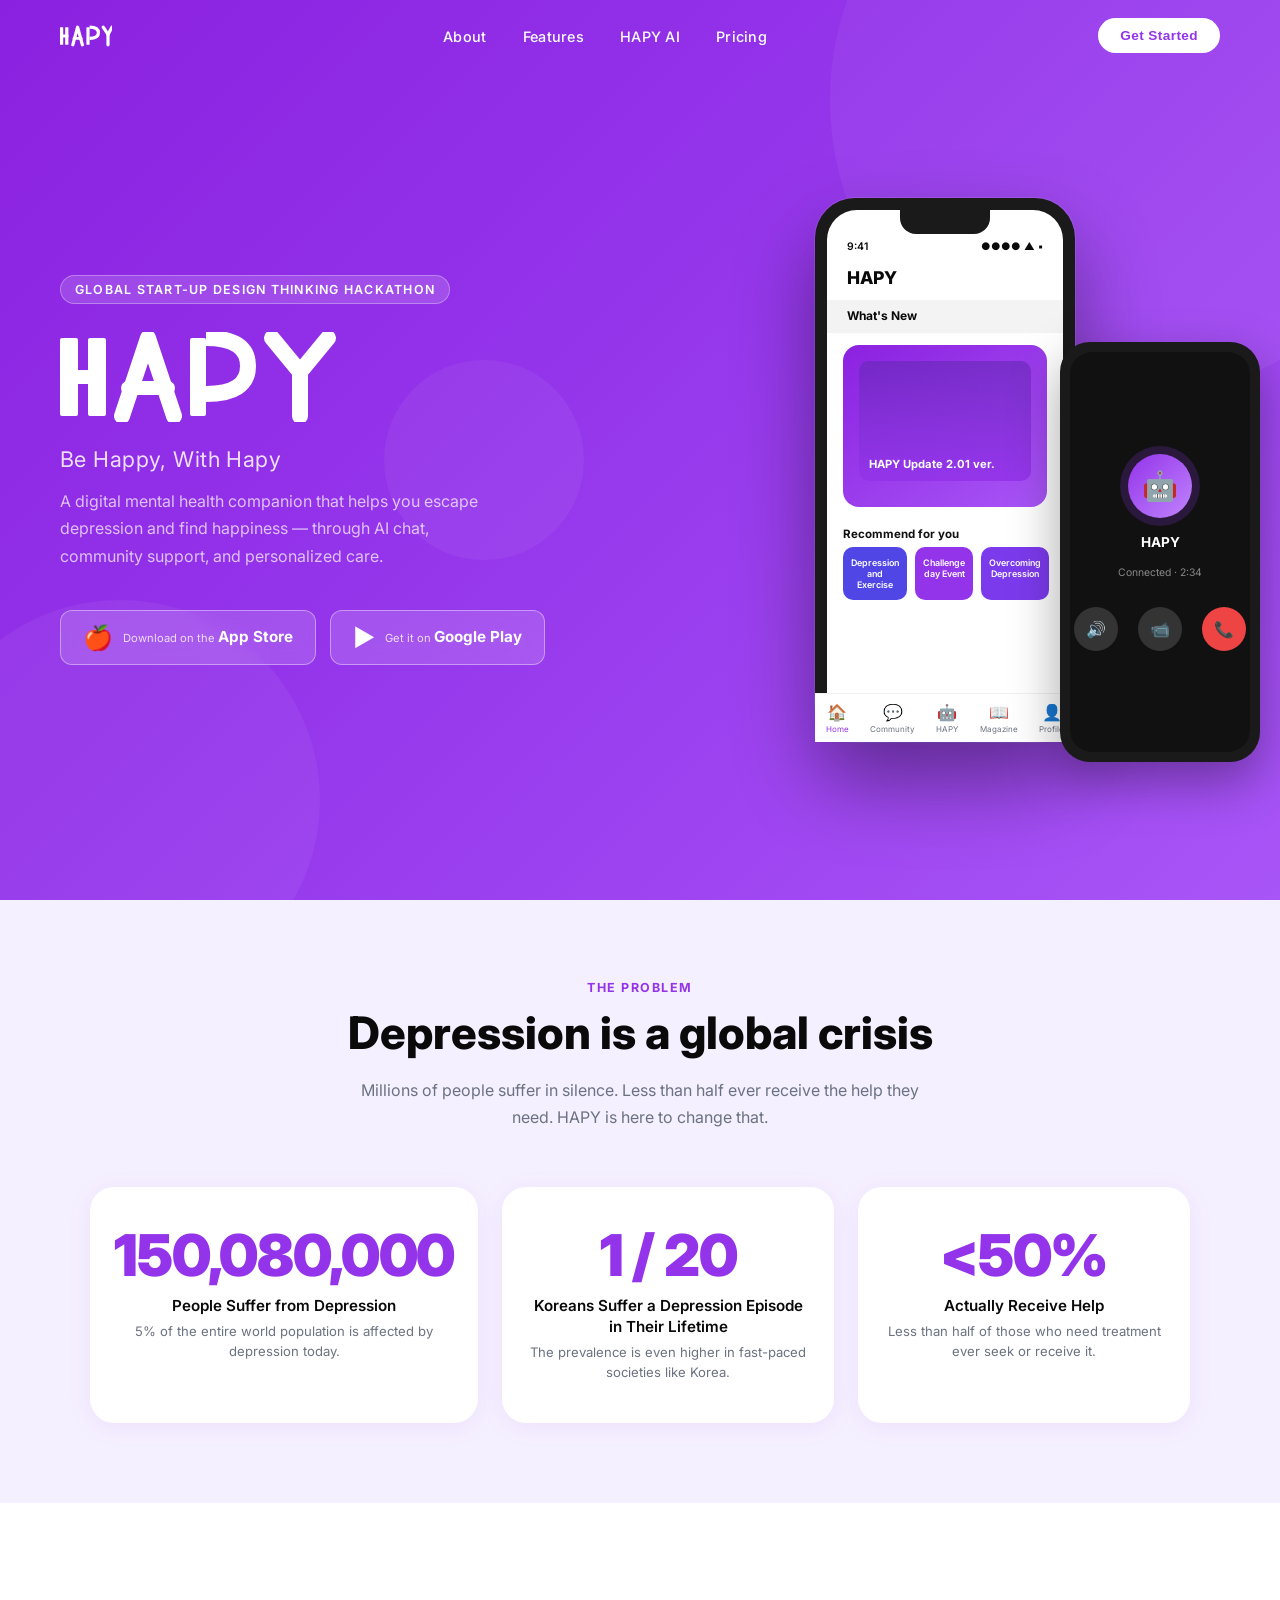
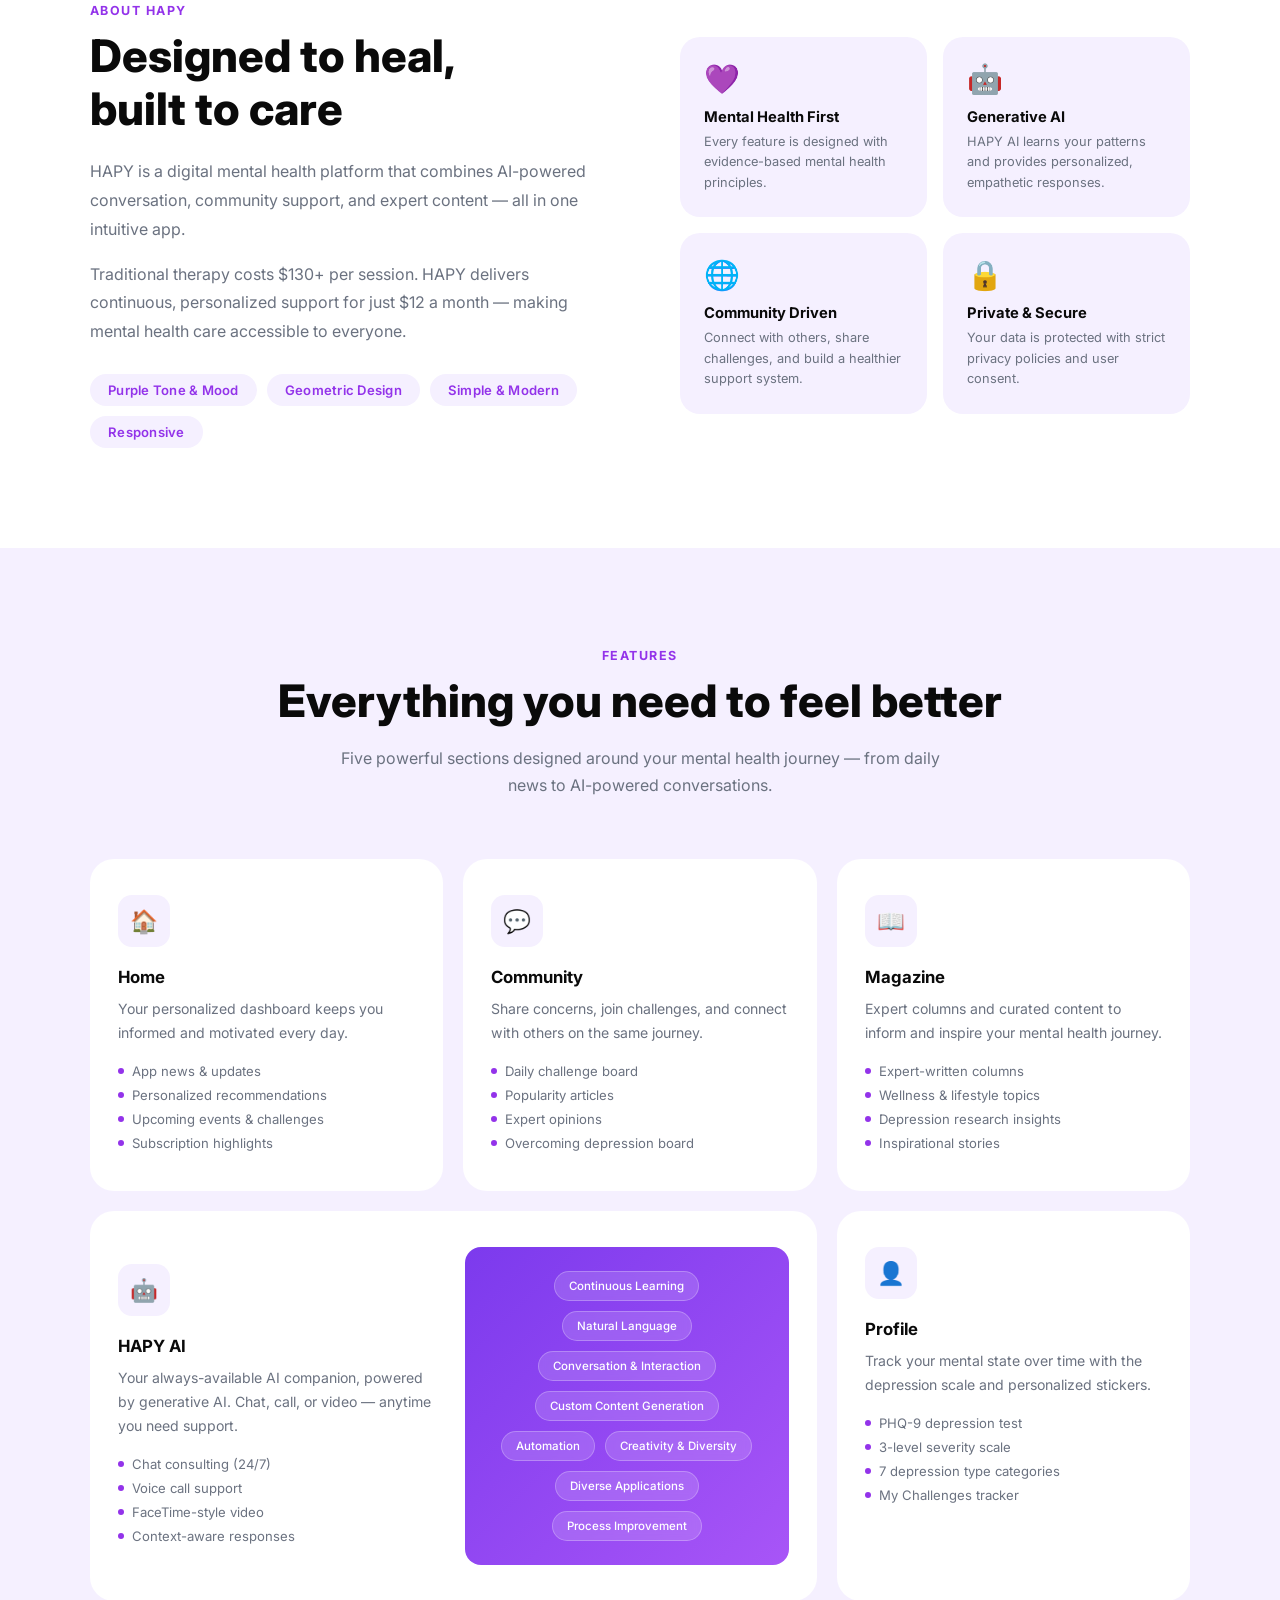
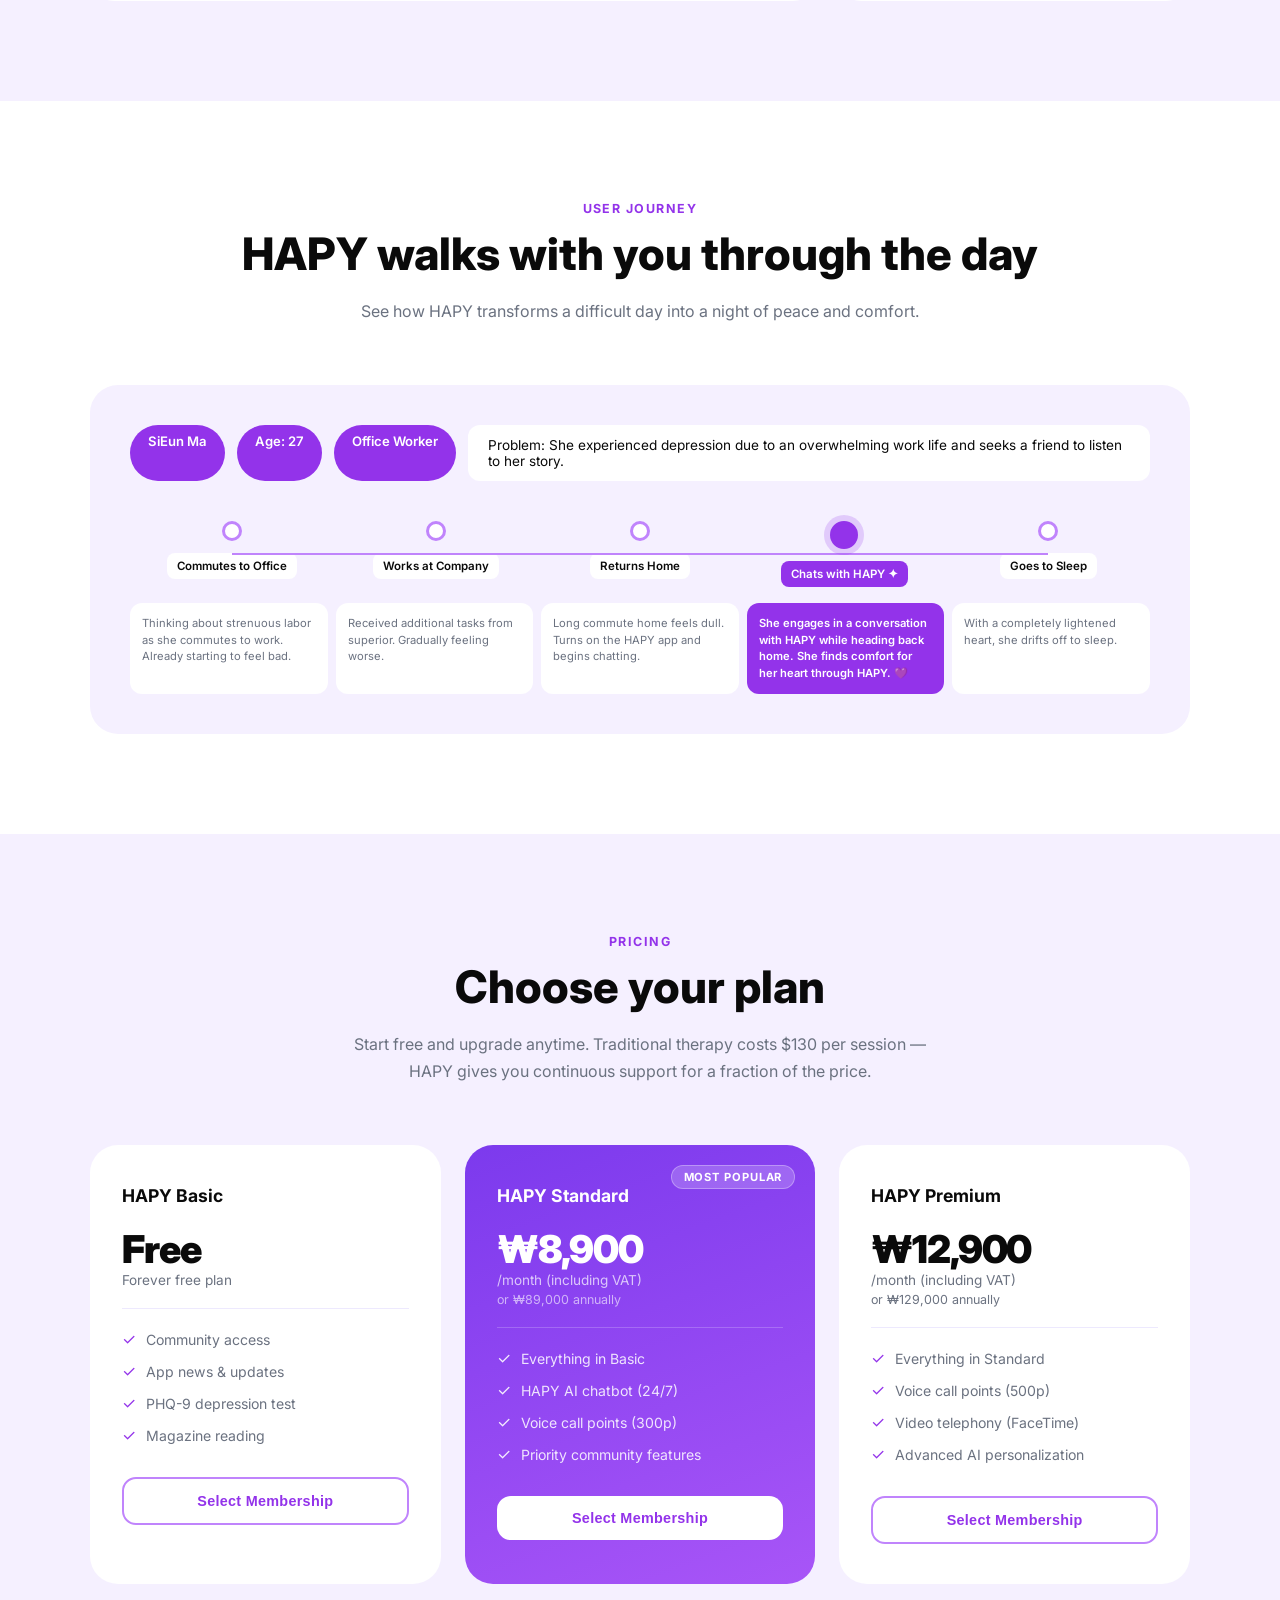
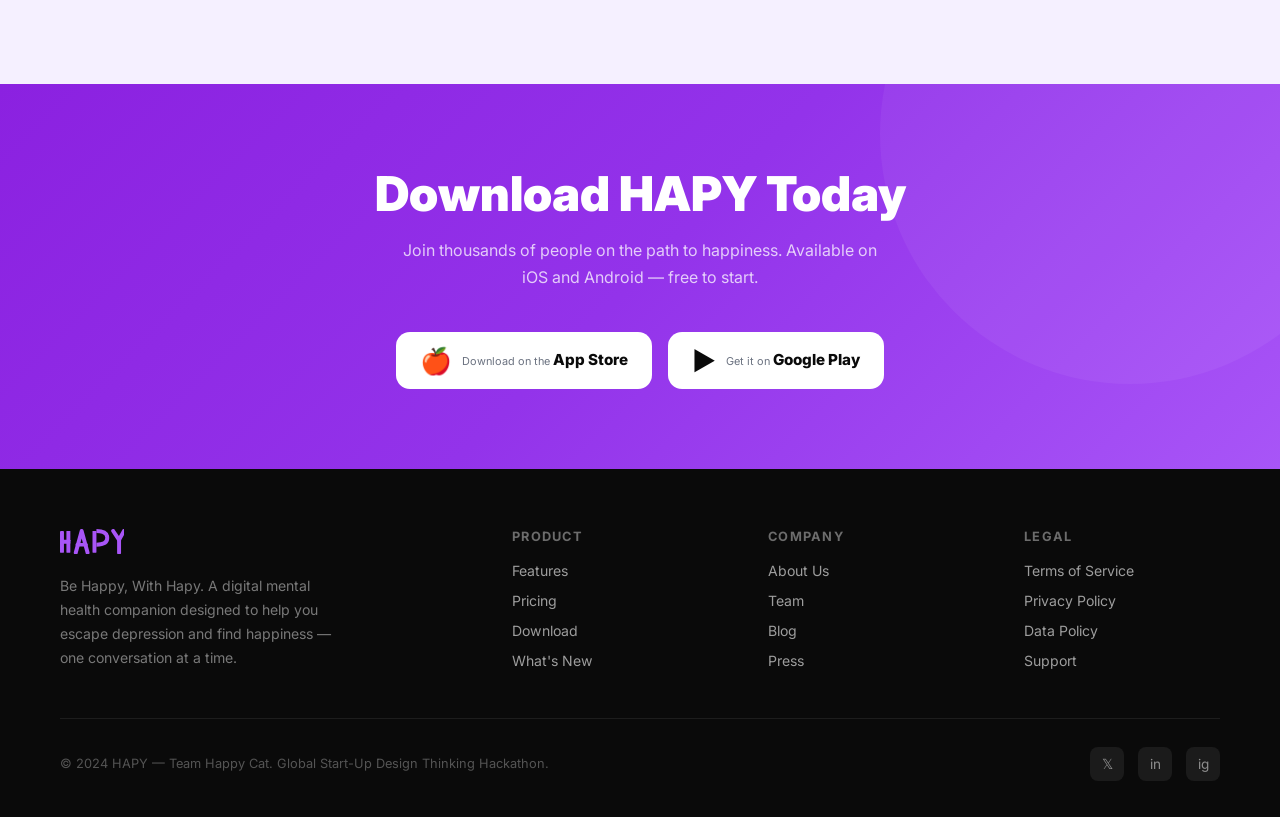
==== index.html @ 8ccab1de "Initial commit: HAPY mental health app Full SPA with PHQ-9 assessment, AI chat, community boards, ma" ====
<!DOCTYPE html>
<html lang="en">
<head>
  <meta charset="UTF-8" />
  <meta name="viewport" content="width=device-width, initial-scale=1.0" />
  <title>HAPY — Be Happy, With Hapy</title>
  <link rel="preconnect" href="https://fonts.googleapis.com" />
  <link rel="preconnect" href="https://fonts.gstatic.com" crossorigin />
  <link href="https://fonts.googleapis.com/css2?family=Inter:wght@300;400;500;600;700;800;900&display=swap" rel="stylesheet" />
  <style>
    :root {
      --purple:       #9333ea;
      --purple-dark:  #7c3aed;
      --purple-mid:   #a855f7;
      --purple-light: #c084fc;
      --lavender:     #f5f0ff;
      --lavender-2:   #ede9fe;
      --white:        #ffffff;
      --black:        #0a0a0a;
      --gray:         #6b7280;
      --gray-light:   #f9f9f9;
    }
    *, *::before, *::after { margin: 0; padding: 0; box-sizing: border-box; }
    html { scroll-behavior: smooth; }
    body {
      font-family: 'Inter', -apple-system, sans-serif;
      background: var(--white);
      color: var(--black);
      overflow-x: hidden;
    }

    /* ─── SCROLLBAR ─── */
    ::-webkit-scrollbar { width: 6px; }
    ::-webkit-scrollbar-track { background: var(--lavender); }
    ::-webkit-scrollbar-thumb { background: var(--purple-light); border-radius: 3px; }

    /* ─── NAV ─── */
    nav {
      position: fixed; top: 0; left: 0; right: 0; z-index: 100;
      display: flex; align-items: center; justify-content: space-between;
      padding: 18px 60px;
      background: transparent;
      transition: background .3s, box-shadow .3s, padding .3s;
    }
    nav.scrolled {
      background: rgba(255,255,255,.92);
      backdrop-filter: blur(16px);
      box-shadow: 0 2px 24px rgba(147,51,234,.12);
      padding: 12px 60px;
    }
    .nav-logo { display: flex; align-items: center; gap: 10px; cursor: pointer; text-decoration: none; }
    .nav-logo svg { width: 52px; height: 28px; }
    .nav-links { display: flex; gap: 36px; list-style: none; }
    .nav-links a {
      text-decoration: none; color: var(--white); font-weight: 500;
      font-size: .9rem; letter-spacing: .02em;
      transition: opacity .2s;
    }
    nav.scrolled .nav-links a { color: var(--black); }
    .nav-links a:hover { opacity: .65; }
    .nav-cta {
      background: var(--white); color: var(--purple);
      border: none; padding: 10px 22px; border-radius: 999px;
      font-weight: 700; font-size: .85rem; cursor: pointer;
      transition: transform .2s, box-shadow .2s;
      letter-spacing: .03em;
    }
    nav.scrolled .nav-cta {
      background: var(--purple); color: var(--white);
    }
    .nav-cta:hover { transform: translateY(-2px); box-shadow: 0 8px 24px rgba(147,51,234,.35); }

    /* ─── HERO ─── */
    .hero {
      min-height: 100vh;
      background: linear-gradient(135deg, #8b21e0 0%, #9333ea 40%, #a855f7 100%);
      display: flex; align-items: center; justify-content: center;
      position: relative; overflow: hidden; padding: 120px 60px 80px;
    }
    .hero-bg-circle {
      position: absolute; border-radius: 50%;
      background: rgba(255,255,255,.05);
    }
    .hero-bg-circle.c1 { width: 600px; height: 600px; top: -200px; right: -150px; }
    .hero-bg-circle.c2 { width: 400px; height: 400px; bottom: -100px; left: -80px; }
    .hero-bg-circle.c3 { width: 200px; height: 200px; top: 40%; left: 30%; }
    .hero-inner {
      display: grid; grid-template-columns: 1fr 1fr;
      gap: 60px; align-items: center;
      max-width: 1200px; width: 100%; position: relative; z-index: 2;
    }
    .hero-text { color: var(--white); }
    .hero-label {
      display: inline-block;
      background: rgba(255,255,255,.15);
      border: 1px solid rgba(255,255,255,.3);
      color: var(--white); font-size: .78rem; font-weight: 600;
      padding: 6px 14px; border-radius: 999px; letter-spacing: .1em;
      text-transform: uppercase; margin-bottom: 28px;
    }
    .hero-logo-wrap { margin-bottom: 20px; }
    .hero-logo-wrap svg { width: 320px; height: auto; }
    .hero-tagline {
      font-size: 1.35rem; font-weight: 400; opacity: .85;
      margin-bottom: 16px; letter-spacing: .02em;
    }
    .hero-desc {
      font-size: 1rem; opacity: .7; line-height: 1.7;
      max-width: 440px; margin-bottom: 40px;
    }
    .hero-btns { display: flex; gap: 14px; flex-wrap: wrap; }
    .btn-store {
      display: flex; align-items: center; gap: 10px;
      background: rgba(255,255,255,.15);
      border: 1.5px solid rgba(255,255,255,.4);
      color: var(--white); padding: 12px 22px; border-radius: 12px;
      font-size: .85rem; font-weight: 600; cursor: pointer;
      text-decoration: none;
      transition: background .2s, transform .2s, box-shadow .2s;
      backdrop-filter: blur(8px);
    }
    .btn-store:hover {
      background: rgba(255,255,255,.25);
      transform: translateY(-2px);
      box-shadow: 0 10px 30px rgba(0,0,0,.2);
    }
    .btn-store .store-icon { font-size: 1.5rem; }
    .btn-store .store-text { text-align: left; line-height: 1.3; }
    .btn-store .store-sub { font-size: .7rem; font-weight: 400; opacity: .8; }
    .btn-store .store-name { font-size: .95rem; font-weight: 700; }

    /* phone mockup */
    .hero-phone {
      display: flex; justify-content: center; align-items: flex-end;
      position: relative;
    }
    .phone-wrap {
      position: relative;
      animation: float 3s ease-in-out infinite;
    }
    @keyframes float {
      0%, 100% { transform: translateY(0); }
      50% { transform: translateY(-16px); }
    }
    .phone-outer {
      width: 260px; background: #1a1a1a;
      border-radius: 40px;
      padding: 12px;
      box-shadow: 0 40px 80px rgba(0,0,0,.4),
                  0 0 0 1px rgba(255,255,255,.1);
      position: relative;
    }
    .phone-inner {
      background: var(--white); border-radius: 30px;
      overflow: hidden; height: 520px;
    }
    .phone-notch {
      width: 90px; height: 24px;
      background: #1a1a1a; border-radius: 0 0 16px 16px;
      margin: 0 auto;
      position: relative; z-index: 10;
    }
    .phone-screen {
      padding: 0 0 16px;
      height: calc(520px - 24px);
      overflow: hidden;
    }
    .phone-status {
      display: flex; justify-content: space-between; align-items: center;
      padding: 6px 20px; font-size: .65rem; font-weight: 600;
      color: var(--black);
    }
    .phone-app-header {
      padding: 8px 20px 12px;
      font-size: 1.1rem; font-weight: 800; color: var(--black);
    }
    .phone-section-title {
      padding: 8px 20px 10px;
      font-size: .75rem; font-weight: 700; color: var(--black);
      background: #f3f3f3;
    }
    .phone-card {
      margin: 12px 16px;
      border-radius: 16px;
      overflow: hidden;
      background: linear-gradient(145deg, #8b21e0, var(--purple-mid));
      padding: 16px;
      color: var(--white);
    }
    .phone-card-img {
      width: 100%; height: 120px;
      background: linear-gradient(to bottom, rgba(100,40,180,.6), rgba(147,51,234,.9));
      border-radius: 10px; margin-bottom: 10px;
      display: flex; align-items: flex-end; padding: 10px;
      font-size: .7rem; font-weight: 700;
    }
    .phone-recs {
      padding: 0 16px;
      display: flex; gap: 8px;
    }
    .phone-rec-chip {
      flex: 1; padding: 10px 8px; border-radius: 10px;
      font-size: .6rem; font-weight: 600; color: var(--white);
      text-align: center;
    }
    .chip-1 { background: #4f46e5; }
    .chip-2 { background: var(--purple); }
    .chip-3 { background: #7c3aed; }
    .phone-nav {
      position: absolute; bottom: 0; left: 0; right: 0;
      background: var(--white); border-top: 1px solid #f0f0f0;
      display: flex; justify-content: space-around; padding: 8px 0;
    }
    .phone-nav-item {
      display: flex; flex-direction: column; align-items: center; gap: 2px;
      font-size: .5rem; color: var(--gray); cursor: pointer;
    }
    .phone-nav-item.active { color: var(--purple); }
    .phone-nav-icon { font-size: 1rem; }
    /* second phone */
    .phone-wrap-2 {
      position: absolute; right: -40px; bottom: -20px;
      width: 200px;
      animation: float2 3.5s ease-in-out 1s infinite;
    }
    @keyframes float2 {
      0%, 100% { transform: translateY(0) rotate(3deg); }
      50% { transform: translateY(-12px) rotate(3deg); }
    }
    .phone-outer-2 {
      background: #1a1a1a; border-radius: 30px; padding: 10px;
      box-shadow: 0 20px 50px rgba(0,0,0,.35);
    }
    .phone-inner-2 {
      background: #111; border-radius: 22px;
      height: 400px; overflow: hidden;
      display: flex; flex-direction: column; align-items: center;
      justify-content: center; gap: 16px; padding: 20px;
    }
    .call-avatar {
      width: 64px; height: 64px; border-radius: 50%;
      background: linear-gradient(135deg, var(--purple), var(--purple-light));
      display: flex; align-items: center; justify-content: center;
      font-size: 1.8rem; box-shadow: 0 0 0 8px rgba(147,51,234,.2);
    }
    .call-name { color: var(--white); font-weight: 700; font-size: .85rem; }
    .call-status { color: rgba(255,255,255,.5); font-size: .65rem; }
    .call-btns { display: flex; gap: 20px; margin-top: 12px; }
    .call-btn {
      width: 44px; height: 44px; border-radius: 50%;
      display: flex; align-items: center; justify-content: center;
      font-size: 1rem;
    }
    .call-btn.audio { background: rgba(255,255,255,.15); }
    .call-btn.video { background: rgba(255,255,255,.15); }
    .call-btn.end { background: #ef4444; }

    /* ─── STATS ─── */
    .stats {
      background: var(--lavender);
      padding: 80px 60px;
    }
    .stats-inner {
      max-width: 1100px; margin: 0 auto;
      text-align: center;
    }
    .section-eyebrow {
      font-size: .78rem; font-weight: 700; letter-spacing: .12em;
      text-transform: uppercase; color: var(--purple);
      margin-bottom: 12px;
    }
    .section-title {
      font-size: clamp(1.8rem, 4vw, 2.8rem);
      font-weight: 800; color: var(--black); line-height: 1.2;
      margin-bottom: 16px;
    }
    .section-desc {
      font-size: 1rem; color: var(--gray); line-height: 1.7;
      max-width: 600px; margin: 0 auto 56px;
    }
    .stats-grid {
      display: grid; grid-template-columns: repeat(3, 1fr); gap: 24px;
    }
    .stat-card {
      background: var(--white); border-radius: 24px;
      padding: 40px 24px;
      box-shadow: 0 4px 24px rgba(147,51,234,.08);
      transition: transform .3s, box-shadow .3s;
    }
    .stat-card:hover {
      transform: translateY(-6px);
      box-shadow: 0 16px 48px rgba(147,51,234,.16);
    }
    .stat-num {
      font-size: clamp(2.4rem, 5vw, 3.6rem);
      font-weight: 900; color: var(--purple);
      line-height: 1; margin-bottom: 10px;
      letter-spacing: -.02em;
    }
    .stat-label { font-size: .95rem; color: var(--black); font-weight: 600; line-height: 1.4; }
    .stat-sub { font-size: .82rem; color: var(--gray); margin-top: 6px; line-height: 1.5; }

    /* ─── ABOUT ─── */
    .about {
      padding: 100px 60px;
      background: var(--white);
    }
    .about-inner {
      max-width: 1100px; margin: 0 auto;
      display: grid; grid-template-columns: 1fr 1fr; gap: 80px;
      align-items: center;
    }
    .about-text .section-eyebrow,
    .about-text .section-title { text-align: left; }
    .about-text .section-title { margin-bottom: 20px; }
    .about-text p {
      font-size: 1rem; color: var(--gray); line-height: 1.8; margin-bottom: 16px;
    }
    .about-tags { display: flex; flex-wrap: wrap; gap: 10px; margin-top: 28px; }
    .about-tag {
      background: var(--lavender); color: var(--purple);
      padding: 8px 18px; border-radius: 999px;
      font-size: .82rem; font-weight: 600; letter-spacing: .02em;
    }
    .about-cards {
      display: grid; grid-template-columns: 1fr 1fr; gap: 16px;
    }
    .about-card {
      background: var(--lavender); border-radius: 20px; padding: 24px;
      transition: transform .3s;
    }
    .about-card:hover { transform: translateY(-4px); }
    .about-card-icon { font-size: 1.8rem; margin-bottom: 12px; }
    .about-card h4 { font-size: .92rem; font-weight: 700; color: var(--black); margin-bottom: 6px; }
    .about-card p { font-size: .8rem; color: var(--gray); line-height: 1.6; }

    /* ─── FEATURES ─── */
    .features {
      background: var(--lavender);
      padding: 100px 60px;
    }
    .features-inner { max-width: 1100px; margin: 0 auto; text-align: center; }
    .features-grid {
      display: grid; grid-template-columns: repeat(3, 1fr); gap: 20px;
      margin-top: 60px;
    }
    .feature-card {
      background: var(--white); border-radius: 24px; padding: 36px 28px;
      text-align: left;
      transition: transform .3s, box-shadow .3s;
      cursor: default;
      position: relative; overflow: hidden;
    }
    .feature-card::before {
      content: ''; position: absolute;
      top: 0; left: 0; right: 0; height: 4px;
      background: linear-gradient(90deg, var(--purple), var(--purple-light));
      transform: scaleX(0); transform-origin: left;
      transition: transform .3s;
    }
    .feature-card:hover::before { transform: scaleX(1); }
    .feature-card:hover {
      transform: translateY(-6px);
      box-shadow: 0 20px 60px rgba(147,51,234,.14);
    }
    .feature-icon {
      width: 52px; height: 52px; border-radius: 14px;
      background: var(--lavender); display: flex; align-items: center;
      justify-content: center; font-size: 1.4rem; margin-bottom: 20px;
    }
    .feature-card h3 { font-size: 1.05rem; font-weight: 700; margin-bottom: 10px; }
    .feature-card p { font-size: .88rem; color: var(--gray); line-height: 1.7; }
    .feature-list {
      margin-top: 14px; padding-left: 0; list-style: none;
    }
    .feature-list li {
      font-size: .82rem; color: var(--gray); padding: 4px 0;
      display: flex; align-items: center; gap: 8px;
    }
    .feature-list li::before {
      content: ''; width: 6px; height: 6px; border-radius: 50%;
      background: var(--purple); flex-shrink: 0;
    }
    /* special large card */
    .feature-card.large {
      grid-column: span 2;
      display: grid; grid-template-columns: 1fr 1fr; gap: 24px;
      align-items: center;
    }
    .feature-ai-visual {
      background: linear-gradient(135deg, var(--purple-dark), var(--purple-mid));
      border-radius: 16px; padding: 24px;
      display: flex; flex-wrap: wrap; gap: 10px; justify-content: center;
    }
    .ai-bubble {
      background: rgba(255,255,255,.15);
      border: 1px solid rgba(255,255,255,.25);
      color: var(--white); font-size: .72rem; font-weight: 500;
      padding: 7px 14px; border-radius: 999px; backdrop-filter: blur(4px);
    }

    /* ─── JOURNEY ─── */
    .journey {
      background: var(--white);
      padding: 100px 60px;
    }
    .journey-inner { max-width: 1100px; margin: 0 auto; text-align: center; }
    .journey-map {
      margin-top: 60px; background: var(--lavender);
      border-radius: 28px; padding: 40px;
      position: relative;
    }
    .journey-persona {
      display: flex; gap: 12px; margin-bottom: 40px; flex-wrap: wrap;
    }
    .persona-chip {
      background: var(--purple); color: var(--white);
      padding: 8px 18px; border-radius: 999px;
      font-size: .82rem; font-weight: 600;
    }
    .persona-problem {
      background: var(--white); padding: 12px 20px; border-radius: 12px;
      font-size: .85rem; color: var(--black); text-align: left; flex: 1;
    }
    .journey-timeline {
      display: grid; grid-template-columns: repeat(5, 1fr); gap: 0;
      position: relative;
    }
    .journey-timeline::before {
      content: ''; position: absolute; top: 32px; left: 10%; right: 10%;
      height: 2px; background: var(--purple-light);
    }
    .journey-step { display: flex; flex-direction: column; align-items: center; gap: 12px; padding: 0 8px; }
    .journey-dot {
      width: 20px; height: 20px; border-radius: 50%;
      background: var(--white); border: 3px solid var(--purple-light);
      position: relative; z-index: 2; flex-shrink: 0;
      transition: transform .3s;
    }
    .journey-dot.highlight {
      background: var(--purple); border-color: var(--purple);
      width: 28px; height: 28px;
      box-shadow: 0 0 0 6px rgba(147,51,234,.2);
    }
    .journey-stage {
      font-size: .72rem; font-weight: 600; color: var(--black);
      text-align: center; padding: 6px 10px;
      background: var(--white); border-radius: 8px;
    }
    .journey-cards {
      display: grid; grid-template-columns: repeat(5, 1fr); gap: 8px;
      margin-top: 16px;
    }
    .j-card {
      background: var(--white); border-radius: 12px; padding: 12px;
      font-size: .7rem; color: var(--gray); line-height: 1.5;
      text-align: left;
    }
    .j-card.highlight {
      background: var(--purple); color: var(--white); font-weight: 600;
    }

    /* ─── PRICING ─── */
    .pricing {
      background: var(--lavender);
      padding: 100px 60px;
    }
    .pricing-inner { max-width: 1100px; margin: 0 auto; text-align: center; }
    .pricing-grid {
      display: grid; grid-template-columns: repeat(3, 1fr); gap: 24px;
      margin-top: 60px;
    }
    .pricing-card {
      background: var(--white); border-radius: 28px; padding: 40px 32px;
      text-align: left; position: relative; overflow: hidden;
      transition: transform .3s, box-shadow .3s;
    }
    .pricing-card:hover {
      transform: translateY(-8px);
      box-shadow: 0 24px 64px rgba(147,51,234,.18);
    }
    .pricing-card.popular {
      background: linear-gradient(160deg, var(--purple-dark) 0%, var(--purple-mid) 100%);
      color: var(--white);
    }
    .popular-badge {
      position: absolute; top: 20px; right: 20px;
      background: rgba(255,255,255,.2);
      color: var(--white); font-size: .7rem; font-weight: 700;
      padding: 4px 12px; border-radius: 999px;
      letter-spacing: .08em; text-transform: uppercase;
      border: 1px solid rgba(255,255,255,.3);
    }
    .plan-name { font-size: 1.1rem; font-weight: 700; margin-bottom: 6px; }
    .pricing-card.popular .plan-name { color: var(--white); }
    .plan-price-wrap { margin: 20px 0; }
    .plan-price {
      font-size: 2.4rem; font-weight: 900; letter-spacing: -.03em; color: var(--black);
    }
    .pricing-card.popular .plan-price { color: var(--white); }
    .plan-period { font-size: .85rem; color: var(--gray); font-weight: 400; }
    .pricing-card.popular .plan-period { color: rgba(255,255,255,.7); }
    .plan-annual { font-size: .78rem; color: var(--gray); margin-top: 4px; }
    .pricing-card.popular .plan-annual { color: rgba(255,255,255,.6); }
    .plan-divider {
      height: 1px; background: var(--lavender-2);
      margin: 20px 0;
    }
    .pricing-card.popular .plan-divider { background: rgba(255,255,255,.2); }
    .plan-features { list-style: none; display: flex; flex-direction: column; gap: 12px; }
    .plan-features li {
      display: flex; align-items: center; gap: 10px;
      font-size: .88rem; color: var(--gray);
    }
    .pricing-card.popular .plan-features li { color: rgba(255,255,255,.85); }
    .plan-features li .check { color: var(--purple); font-size: 1rem; flex-shrink: 0; }
    .pricing-card.popular .plan-features li .check { color: rgba(255,255,255,.9); }
    .plan-btn {
      width: 100%; margin-top: 32px; padding: 14px;
      border-radius: 14px; border: none; cursor: pointer;
      font-size: .9rem; font-weight: 700; letter-spacing: .02em;
      transition: transform .2s, box-shadow .2s;
    }
    .plan-btn:hover {
      transform: translateY(-2px);
      box-shadow: 0 8px 24px rgba(147,51,234,.3);
    }
    .plan-btn-outline {
      background: transparent; color: var(--purple);
      border: 2px solid var(--purple-light);
    }
    .plan-btn-outline:hover { background: var(--lavender); }
    .plan-btn-solid {
      background: var(--white); color: var(--purple);
    }

    /* ─── CTA BAND ─── */
    .cta-band {
      background: linear-gradient(135deg, #8b21e0 0%, #9333ea 50%, #a855f7 100%);
      padding: 80px 60px;
      text-align: center; position: relative; overflow: hidden;
    }
    .cta-band::before {
      content: ''; position: absolute;
      width: 500px; height: 500px; border-radius: 50%;
      background: rgba(255,255,255,.05);
      top: -200px; right: -100px;
    }
    .cta-band h2 {
      font-size: clamp(2rem, 4vw, 3rem); font-weight: 900;
      color: var(--white); margin-bottom: 14px; position: relative;
    }
    .cta-band p {
      color: rgba(255,255,255,.75); font-size: 1rem; line-height: 1.7;
      max-width: 500px; margin: 0 auto 40px; position: relative;
    }
    .cta-store-btns { display: flex; gap: 16px; justify-content: center; flex-wrap: wrap; position: relative; }
    .cta-store-btn {
      display: flex; align-items: center; gap: 10px;
      background: var(--white); color: var(--black);
      padding: 13px 24px; border-radius: 14px;
      font-weight: 700; font-size: .88rem;
      text-decoration: none;
      transition: transform .2s, box-shadow .2s;
    }
    .cta-store-btn:hover {
      transform: translateY(-3px);
      box-shadow: 0 12px 32px rgba(0,0,0,.25);
    }
    .cta-store-btn .icon { font-size: 1.6rem; }
    .cta-store-btn .text { text-align: left; line-height: 1.3; }
    .cta-store-btn .sub { font-size: .68rem; color: var(--gray); font-weight: 400; }
    .cta-store-btn .name { font-size: .95rem; font-weight: 800; }

    /* ─── FOOTER ─── */
    footer {
      background: #0a0a0a;
      padding: 60px 60px 36px;
      color: rgba(255,255,255,.6);
    }
    .footer-top {
      display: grid; grid-template-columns: 2fr 1fr 1fr 1fr;
      gap: 60px; margin-bottom: 48px;
    }
    .footer-brand p {
      font-size: .88rem; line-height: 1.7;
      color: rgba(255,255,255,.45); max-width: 280px;
      margin-top: 16px;
    }
    .footer-col h5 {
      font-size: .8rem; font-weight: 700; letter-spacing: .1em;
      text-transform: uppercase; color: rgba(255,255,255,.4);
      margin-bottom: 16px;
    }
    .footer-col ul { list-style: none; display: flex; flex-direction: column; gap: 10px; }
    .footer-col ul a {
      text-decoration: none; color: rgba(255,255,255,.6);
      font-size: .88rem;
      transition: color .2s;
    }
    .footer-col ul a:hover { color: var(--purple-light); }
    .footer-bottom {
      border-top: 1px solid rgba(255,255,255,.08);
      padding-top: 28px;
      display: flex; justify-content: space-between; align-items: center;
      flex-wrap: wrap; gap: 12px;
    }
    .footer-bottom p { font-size: .8rem; color: rgba(255,255,255,.3); }
    .footer-social { display: flex; gap: 14px; }
    .social-btn {
      width: 34px; height: 34px; border-radius: 8px;
      background: rgba(255,255,255,.07);
      display: flex; align-items: center; justify-content: center;
      font-size: .85rem; text-decoration: none; color: rgba(255,255,255,.5);
      transition: background .2s, color .2s;
    }
    .social-btn:hover { background: var(--purple); color: var(--white); }

    /* ─── ANIMATIONS ─── */
    .fade-in {
      opacity: 0; transform: translateY(30px);
      transition: opacity .7s ease, transform .7s ease;
    }
    .fade-in.visible {
      opacity: 1; transform: translateY(0);
    }
    .fade-in-delay-1 { transition-delay: .1s; }
    .fade-in-delay-2 { transition-delay: .2s; }
    .fade-in-delay-3 { transition-delay: .3s; }
    .fade-in-delay-4 { transition-delay: .4s; }
    .fade-in-delay-5 { transition-delay: .5s; }

    /* ─── RESPONSIVE ─── */
    @media (max-width: 1024px) {
      nav { padding: 16px 32px; }
      nav.scrolled { padding: 12px 32px; }
      .hero { padding: 100px 32px 60px; }
      .hero-inner { grid-template-columns: 1fr; gap: 40px; text-align: center; }
      .hero-logo-wrap svg { width: 240px; }
      .hero-desc { max-width: 100%; }
      .hero-btns { justify-content: center; }
      .hero-phone { justify-content: center; }
      .phone-wrap-2 { display: none; }
      .about { padding: 70px 32px; }
      .about-inner { grid-template-columns: 1fr; gap: 40px; }
      .stats, .features, .journey, .pricing, .cta-band { padding: 70px 32px; }
      .stats-grid { grid-template-columns: 1fr; gap: 16px; }
      .features-grid { grid-template-columns: 1fr 1fr; }
      .feature-card.large { grid-column: span 2; }
      .pricing-grid { grid-template-columns: 1fr; max-width: 440px; margin: 60px auto 0; }
      .footer-top { grid-template-columns: 1fr 1fr; gap: 32px; }
    }
    @media (max-width: 640px) {
      nav { padding: 14px 20px; }
      nav.scrolled { padding: 10px 20px; }
      .nav-links { display: none; }
      .hero { padding: 90px 20px 50px; }
      .hero-logo-wrap svg { width: 180px; }
      .stats, .features, .journey, .pricing, .cta-band { padding: 60px 20px; }
      .about { padding: 60px 20px; }
      .features-grid { grid-template-columns: 1fr; }
      .feature-card.large { grid-column: span 1; display: block; }
      .journey-timeline { grid-template-columns: 1fr 1fr; }
      .journey-timeline::before { display: none; }
      .journey-cards { grid-template-columns: 1fr 1fr; }
      .footer-top { grid-template-columns: 1fr; gap: 24px; }
      footer { padding: 48px 20px 28px; }
      .footer-bottom { flex-direction: column; text-align: center; }
    }
  </style>
</head>
<body>

<!-- ─── NAVIGATION ─── -->
<nav id="navbar">
  <a class="nav-logo" href="#">
    <!-- HAPY SVG Logo (geometric) -->
    <svg viewBox="0 0 130 52" fill="none" xmlns="http://www.w3.org/2000/svg">
      <!-- H (double bar style) -->
      <rect x="0"  y="4" width="8"  height="44" rx="1" fill="white"/>
      <rect x="13" y="4" width="8"  height="44" rx="1" fill="white"/>
      <rect x="0"  y="22" width="21" height="8"  rx="1" fill="white"/>
      <!-- A -->
      <path d="M32 48 L44 4 L56 48" stroke="white" stroke-width="8" stroke-linejoin="round" fill="none" stroke-linecap="round"/>
      <line x1="35" y1="32" x2="53" y2="32" stroke="white" stroke-width="7" stroke-linecap="round"/>
      <!-- P -->
      <rect x="66" y="4" width="8" height="44" rx="1" fill="white"/>
      <path d="M74 4 Q96 4 96 18 Q96 32 74 32" stroke="white" stroke-width="8" stroke-linejoin="round" fill="none"/>
      <!-- Y -->
      <line x1="108" y1="4"  x2="120" y2="22" stroke="white" stroke-width="8" stroke-linecap="round"/>
      <line x1="130" y1="4"  x2="120" y2="22" stroke="white" stroke-width="8" stroke-linecap="round"/>
      <line x1="120" y1="22" x2="120" y2="48" stroke="white" stroke-width="8" stroke-linecap="round"/>
    </svg>
  </a>
  <ul class="nav-links">
    <li><a href="#about">About</a></li>
    <li><a href="#features">Features</a></li>
    <li><a href="#ai">HAPY AI</a></li>
    <li><a href="#pricing">Pricing</a></li>
  </ul>
  <button class="nav-cta" onclick="document.getElementById('pricing').scrollIntoView({behavior:'smooth'})">
    Get Started
  </button>
</nav>

<!-- ─── HERO ─── -->
<section class="hero" id="home">
  <div class="hero-bg-circle c1"></div>
  <div class="hero-bg-circle c2"></div>
  <div class="hero-bg-circle c3"></div>
  <div class="hero-inner">
    <div class="hero-text">
      <div class="hero-label">Global Start-Up Design Thinking Hackathon</div>
      <div class="hero-logo-wrap">
        <svg viewBox="0 0 320 90" fill="none" xmlns="http://www.w3.org/2000/svg">
          <rect x="0"   y="6" width="18"  height="78" rx="2" fill="white"/>
          <rect x="28"  y="6" width="18"  height="78" rx="2" fill="white"/>
          <rect x="0"   y="38" width="46" height="14"  rx="2" fill="white"/>
          <path d="M62 84 L88 6 L114 84" stroke="white" stroke-width="16" stroke-linejoin="round" fill="none" stroke-linecap="round"/>
          <line x1="68" y1="56" x2="108" y2="56" stroke="white" stroke-width="14" stroke-linecap="round"/>
          <rect x="130" y="6" width="16" height="78" rx="2" fill="white"/>
          <path d="M146 6 Q188 6 188 34 Q188 62 146 62" stroke="white" stroke-width="16" stroke-linejoin="round" fill="none"/>
          <line x1="212" y1="6"  x2="240" y2="40" stroke="white" stroke-width="16" stroke-linecap="round"/>
          <line x1="268" y1="6"  x2="240" y2="40" stroke="white" stroke-width="16" stroke-linecap="round"/>
          <line x1="240" y1="40" x2="240" y2="84" stroke="white" stroke-width="16" stroke-linecap="round"/>
        </svg>
      </div>
      <p class="hero-tagline">Be Happy, With Hapy</p>
      <p class="hero-desc">
        A digital mental health companion that helps you escape depression and find happiness — through AI chat, community support, and personalized care.
      </p>
      <div class="hero-btns">
        <a class="btn-store" href="#">
          <span class="store-icon">🍎</span>
          <span class="store-text">
            <span class="store-sub">Download on the</span>
            <span class="store-name">App Store</span>
          </span>
        </a>
        <a class="btn-store" href="#">
          <span class="store-icon">▶</span>
          <span class="store-text">
            <span class="store-sub">Get it on</span>
            <span class="store-name">Google Play</span>
          </span>
        </a>
      </div>
    </div>
    <div class="hero-phone">
      <div class="phone-wrap">
        <div class="phone-outer">
          <div class="phone-inner">
            <div class="phone-notch"></div>
            <div class="phone-screen">
              <div class="phone-status">
                <span>9:41</span>
                <span>●●●● ▲ ▪</span>
              </div>
              <div class="phone-app-header">HAPY</div>
              <div class="phone-section-title">What's New</div>
              <div class="phone-card">
                <div class="phone-card-img">HAPY Update 2.01 ver.</div>
              </div>
              <div style="padding: 8px 16px 6px; font-size: .72rem; font-weight: 700; color: #111;">Recommend for you</div>
              <div class="phone-recs">
                <div class="phone-rec-chip chip-1" style="font-size:.56rem;">Depression and Exercise</div>
                <div class="phone-rec-chip chip-2" style="font-size:.56rem;">Challenge day Event</div>
                <div class="phone-rec-chip chip-3" style="font-size:.56rem;">Overcoming Depression</div>
              </div>
              <div class="phone-nav">
                <div class="phone-nav-item active">
                  <span class="phone-nav-icon">🏠</span>
                  <span>Home</span>
                </div>
                <div class="phone-nav-item">
                  <span class="phone-nav-icon">💬</span>
                  <span>Community</span>
                </div>
                <div class="phone-nav-item">
                  <span class="phone-nav-icon">🤖</span>
                  <span>HAPY</span>
                </div>
                <div class="phone-nav-item">
                  <span class="phone-nav-icon">📖</span>
                  <span>Magazine</span>
                </div>
                <div class="phone-nav-item">
                  <span class="phone-nav-icon">👤</span>
                  <span>Profile</span>
                </div>
              </div>
            </div>
          </div>
        </div>
      </div>
      <div class="phone-wrap-2">
        <div class="phone-outer-2">
          <div class="phone-inner-2">
            <div class="call-avatar">🤖</div>
            <div class="call-name">HAPY</div>
            <div class="call-status">Connected · 2:34</div>
            <div class="call-btns">
              <div class="call-btn audio">🔊</div>
              <div class="call-btn video">📹</div>
              <div class="call-btn end">📞</div>
            </div>
          </div>
        </div>
      </div>
    </div>
  </div>
</section>

<!-- ─── STATS ─── -->
<section class="stats" id="stats">
  <div class="stats-inner">
    <div class="section-eyebrow fade-in">The Problem</div>
    <h2 class="section-title fade-in fade-in-delay-1">Depression is a global crisis</h2>
    <p class="section-desc fade-in fade-in-delay-2">
      Millions of people suffer in silence. Less than half ever receive the help they need.
      HAPY is here to change that.
    </p>
    <div class="stats-grid">
      <div class="stat-card fade-in fade-in-delay-1">
        <div class="stat-num" data-target="280000000">0</div>
        <div class="stat-label">People Suffer from Depression</div>
        <div class="stat-sub">5% of the entire world population is affected by depression today.</div>
      </div>
      <div class="stat-card fade-in fade-in-delay-2">
        <div class="stat-num">1 / 20</div>
        <div class="stat-label">Koreans Suffer a Depression Episode in Their Lifetime</div>
        <div class="stat-sub">The prevalence is even higher in fast-paced societies like Korea.</div>
      </div>
      <div class="stat-card fade-in fade-in-delay-3">
        <div class="stat-num">&lt;50%</div>
        <div class="stat-label">Actually Receive Help</div>
        <div class="stat-sub">Less than half of those who need treatment ever seek or receive it.</div>
      </div>
    </div>
  </div>
</section>

<!-- ─── ABOUT ─── -->
<section class="about" id="about">
  <div class="about-inner">
    <div class="about-text">
      <div class="section-eyebrow fade-in">About HAPY</div>
      <h2 class="section-title fade-in fade-in-delay-1">Designed to heal,<br/>built to care</h2>
      <p class="fade-in fade-in-delay-2">
        HAPY is a digital mental health platform that combines AI-powered conversation, community support, and expert content — all in one intuitive app.
      </p>
      <p class="fade-in fade-in-delay-3">
        Traditional therapy costs $130+ per session. HAPY delivers continuous, personalized support for just $12 a month — making mental health care accessible to everyone.
      </p>
      <div class="about-tags fade-in fade-in-delay-4">
        <span class="about-tag">Purple Tone & Mood</span>
        <span class="about-tag">Geometric Design</span>
        <span class="about-tag">Simple & Modern</span>
        <span class="about-tag">Responsive</span>
      </div>
    </div>
    <div class="about-cards fade-in fade-in-delay-2">
      <div class="about-card">
        <div class="about-card-icon">💜</div>
        <h4>Mental Health First</h4>
        <p>Every feature is designed with evidence-based mental health principles.</p>
      </div>
      <div class="about-card">
        <div class="about-card-icon">🤖</div>
        <h4>Generative AI</h4>
        <p>HAPY AI learns your patterns and provides personalized, empathetic responses.</p>
      </div>
      <div class="about-card">
        <div class="about-card-icon">🌐</div>
        <h4>Community Driven</h4>
        <p>Connect with others, share challenges, and build a healthier support system.</p>
      </div>
      <div class="about-card">
        <div class="about-card-icon">🔒</div>
        <h4>Private & Secure</h4>
        <p>Your data is protected with strict privacy policies and user consent.</p>
      </div>
    </div>
  </div>
</section>

<!-- ─── FEATURES ─── -->
<section class="features" id="features">
  <div class="features-inner">
    <div class="section-eyebrow fade-in">Features</div>
    <h2 class="section-title fade-in fade-in-delay-1">Everything you need to feel better</h2>
    <p class="section-desc fade-in fade-in-delay-2">
      Five powerful sections designed around your mental health journey — from daily news to AI-powered conversations.
    </p>
    <div class="features-grid">
      <div class="feature-card fade-in fade-in-delay-1">
        <div class="feature-icon">🏠</div>
        <h3>Home</h3>
        <p>Your personalized dashboard keeps you informed and motivated every day.</p>
        <ul class="feature-list">
          <li>App news & updates</li>
          <li>Personalized recommendations</li>
          <li>Upcoming events & challenges</li>
          <li>Subscription highlights</li>
        </ul>
      </div>
      <div class="feature-card fade-in fade-in-delay-2">
        <div class="feature-icon">💬</div>
        <h3>Community</h3>
        <p>Share concerns, join challenges, and connect with others on the same journey.</p>
        <ul class="feature-list">
          <li>Daily challenge board</li>
          <li>Popularity articles</li>
          <li>Expert opinions</li>
          <li>Overcoming depression board</li>
        </ul>
      </div>
      <div class="feature-card fade-in fade-in-delay-3">
        <div class="feature-icon">📖</div>
        <h3>Magazine</h3>
        <p>Expert columns and curated content to inform and inspire your mental health journey.</p>
        <ul class="feature-list">
          <li>Expert-written columns</li>
          <li>Wellness & lifestyle topics</li>
          <li>Depression research insights</li>
          <li>Inspirational stories</li>
        </ul>
      </div>
      <!-- Large AI card -->
      <div class="feature-card large fade-in fade-in-delay-1" id="ai">
        <div>
          <div class="feature-icon">🤖</div>
          <h3>HAPY AI</h3>
          <p>Your always-available AI companion, powered by generative AI. Chat, call, or video — anytime you need support.</p>
          <ul class="feature-list">
            <li>Chat consulting (24/7)</li>
            <li>Voice call support</li>
            <li>FaceTime-style video</li>
            <li>Context-aware responses</li>
          </ul>
        </div>
        <div class="feature-ai-visual">
          <span class="ai-bubble">Continuous Learning</span>
          <span class="ai-bubble">Natural Language</span>
          <span class="ai-bubble">Conversation & Interaction</span>
          <span class="ai-bubble">Custom Content Generation</span>
          <span class="ai-bubble">Automation</span>
          <span class="ai-bubble">Creativity & Diversity</span>
          <span class="ai-bubble">Diverse Applications</span>
          <span class="ai-bubble">Process Improvement</span>
        </div>
      </div>
      <div class="feature-card fade-in fade-in-delay-3">
        <div class="feature-icon">👤</div>
        <h3>Profile</h3>
        <p>Track your mental state over time with the depression scale and personalized stickers.</p>
        <ul class="feature-list">
          <li>PHQ-9 depression test</li>
          <li>3-level severity scale</li>
          <li>7 depression type categories</li>
          <li>My Challenges tracker</li>
        </ul>
      </div>
    </div>
  </div>
</section>

<!-- ─── JOURNEY MAP ─── -->
<section class="journey">
  <div class="journey-inner">
    <div class="section-eyebrow fade-in">User Journey</div>
    <h2 class="section-title fade-in fade-in-delay-1">HAPY walks with you through the day</h2>
    <p class="section-desc fade-in fade-in-delay-2">
      See how HAPY transforms a difficult day into a night of peace and comfort.
    </p>
    <div class="journey-map fade-in fade-in-delay-3">
      <div class="journey-persona">
        <div class="persona-chip">SiEun Ma</div>
        <div class="persona-chip">Age: 27</div>
        <div class="persona-chip">Office Worker</div>
        <div class="persona-problem">
          Problem: She experienced depression due to an overwhelming work life and seeks a friend to listen to her story.
        </div>
      </div>
      <div class="journey-timeline">
        <div class="journey-step">
          <div class="journey-dot"></div>
          <div class="journey-stage">Commutes to Office</div>
        </div>
        <div class="journey-step">
          <div class="journey-dot"></div>
          <div class="journey-stage">Works at Company</div>
        </div>
        <div class="journey-step">
          <div class="journey-dot"></div>
          <div class="journey-stage">Returns Home</div>
        </div>
        <div class="journey-step">
          <div class="journey-dot highlight"></div>
          <div class="journey-stage" style="background:#9333ea;color:#fff;">Chats with HAPY ✦</div>
        </div>
        <div class="journey-step">
          <div class="journey-dot"></div>
          <div class="journey-stage">Goes to Sleep</div>
        </div>
      </div>
      <div class="journey-cards">
        <div class="j-card">Thinking about strenuous labor as she commutes to work. Already starting to feel bad.</div>
        <div class="j-card">Received additional tasks from superior. Gradually feeling worse.</div>
        <div class="j-card">Long commute home feels dull. Turns on the HAPY app and begins chatting.</div>
        <div class="j-card highlight">She engages in a conversation with HAPY while heading back home. She finds comfort for her heart through HAPY. 💜</div>
        <div class="j-card">With a completely lightened heart, she drifts off to sleep.</div>
      </div>
    </div>
  </div>
</section>

<!-- ─── PRICING ─── -->
<section class="pricing" id="pricing">
  <div class="pricing-inner">
    <div class="section-eyebrow fade-in">Pricing</div>
    <h2 class="section-title fade-in fade-in-delay-1">Choose your plan</h2>
    <p class="section-desc fade-in fade-in-delay-2">
      Start free and upgrade anytime. Traditional therapy costs $130 per session — HAPY gives you continuous support for a fraction of the price.
    </p>
    <div class="pricing-grid">
      <!-- Basic -->
      <div class="pricing-card fade-in fade-in-delay-1">
        <div class="plan-name">HAPY Basic</div>
        <div class="plan-price-wrap">
          <div class="plan-price">Free</div>
          <div class="plan-period">Forever free plan</div>
        </div>
        <div class="plan-divider"></div>
        <ul class="plan-features">
          <li><span class="check">✓</span>Community access</li>
          <li><span class="check">✓</span>App news & updates</li>
          <li><span class="check">✓</span>PHQ-9 depression test</li>
          <li><span class="check">✓</span>Magazine reading</li>
        </ul>
        <button class="plan-btn plan-btn-outline">Select Membership</button>
      </div>
      <!-- Standard (Popular) -->
      <div class="pricing-card popular fade-in fade-in-delay-2">
        <div class="popular-badge">Most Popular</div>
        <div class="plan-name">HAPY Standard</div>
        <div class="plan-price-wrap">
          <div class="plan-price">₩8,900</div>
          <div class="plan-period">/month (including VAT)</div>
          <div class="plan-annual">or ₩89,000 annually</div>
        </div>
        <div class="plan-divider"></div>
        <ul class="plan-features">
          <li><span class="check">✓</span>Everything in Basic</li>
          <li><span class="check">✓</span>HAPY AI chatbot (24/7)</li>
          <li><span class="check">✓</span>Voice call points (300p)</li>
          <li><span class="check">✓</span>Priority community features</li>
        </ul>
        <button class="plan-btn plan-btn-solid">Select Membership</button>
      </div>
      <!-- Premium -->
      <div class="pricing-card fade-in fade-in-delay-3">
        <div class="plan-name">HAPY Premium</div>
        <div class="plan-price-wrap">
          <div class="plan-price">₩12,900</div>
          <div class="plan-period">/month (including VAT)</div>
          <div class="plan-annual">or ₩129,000 annually</div>
        </div>
        <div class="plan-divider"></div>
        <ul class="plan-features">
          <li><span class="check">✓</span>Everything in Standard</li>
          <li><span class="check">✓</span>Voice call points (500p)</li>
          <li><span class="check">✓</span>Video telephony (FaceTime)</li>
          <li><span class="check">✓</span>Advanced AI personalization</li>
        </ul>
        <button class="plan-btn plan-btn-outline">Select Membership</button>
      </div>
    </div>
  </div>
</section>

<!-- ─── CTA BAND ─── -->
<section class="cta-band">
  <h2 class="fade-in">Download HAPY Today</h2>
  <p class="fade-in fade-in-delay-1">
    Join thousands of people on the path to happiness. Available on iOS and Android — free to start.
  </p>
  <div class="cta-store-btns">
    <a class="cta-store-btn fade-in fade-in-delay-2" href="#">
      <span class="icon">🍎</span>
      <span class="text">
        <span class="sub">Download on the</span>
        <span class="name">App Store</span>
      </span>
    </a>
    <a class="cta-store-btn fade-in fade-in-delay-3" href="#">
      <span class="icon">▶</span>
      <span class="text">
        <span class="sub">Get it on</span>
        <span class="name">Google Play</span>
      </span>
    </a>
  </div>
</section>

<!-- ─── FOOTER ─── -->
<footer>
  <div class="footer-top">
    <div class="footer-brand">
      <svg viewBox="0 0 130 52" fill="none" xmlns="http://www.w3.org/2000/svg" style="width:64px;height:auto">
        <rect x="0"  y="4" width="8"  height="44" rx="1" fill="#a855f7"/>
        <rect x="13" y="4" width="8"  height="44" rx="1" fill="#a855f7"/>
        <rect x="0"  y="22" width="21" height="8" rx="1" fill="#a855f7"/>
        <path d="M32 48 L44 4 L56 48" stroke="#a855f7" stroke-width="8" stroke-linejoin="round" fill="none" stroke-linecap="round"/>
        <line x1="35" y1="32" x2="53" y2="32" stroke="#a855f7" stroke-width="7" stroke-linecap="round"/>
        <rect x="66" y="4" width="8" height="44" rx="1" fill="#a855f7"/>
        <path d="M74 4 Q96 4 96 18 Q96 32 74 32" stroke="#a855f7" stroke-width="8" stroke-linejoin="round" fill="none"/>
        <line x1="108" y1="4"  x2="120" y2="22" stroke="#a855f7" stroke-width="8" stroke-linecap="round"/>
        <line x1="130" y1="4"  x2="120" y2="22" stroke="#a855f7" stroke-width="8" stroke-linecap="round"/>
        <line x1="120" y1="22" x2="120" y2="48" stroke="#a855f7" stroke-width="8" stroke-linecap="round"/>
      </svg>
      <p>
        Be Happy, With Hapy. A digital mental health companion designed to help you escape depression and find happiness — one conversation at a time.
      </p>
    </div>
    <div class="footer-col">
      <h5>Product</h5>
      <ul>
        <li><a href="#features">Features</a></li>
        <li><a href="#pricing">Pricing</a></li>
        <li><a href="#">Download</a></li>
        <li><a href="#">What's New</a></li>
      </ul>
    </div>
    <div class="footer-col">
      <h5>Company</h5>
      <ul>
        <li><a href="#">About Us</a></li>
        <li><a href="#">Team</a></li>
        <li><a href="#">Blog</a></li>
        <li><a href="#">Press</a></li>
      </ul>
    </div>
    <div class="footer-col">
      <h5>Legal</h5>
      <ul>
        <li><a href="#">Terms of Service</a></li>
        <li><a href="#">Privacy Policy</a></li>
        <li><a href="#">Data Policy</a></li>
        <li><a href="#">Support</a></li>
      </ul>
    </div>
  </div>
  <div class="footer-bottom">
    <p>© 2024 HAPY — Team Happy Cat. Global Start-Up Design Thinking Hackathon.</p>
    <div class="footer-social">
      <a class="social-btn" href="#">𝕏</a>
      <a class="social-btn" href="#">in</a>
      <a class="social-btn" href="#">ig</a>
    </div>
  </div>
</footer>

<script>
  // ── Navbar scroll effect
  const navbar = document.getElementById('navbar');
  window.addEventListener('scroll', () => {
    navbar.classList.toggle('scrolled', window.scrollY > 60);
  });

  // ── Scroll fade-in observer
  const fadeEls = document.querySelectorAll('.fade-in');
  const observer = new IntersectionObserver((entries) => {
    entries.forEach(e => {
      if (e.isIntersecting) {
        e.target.classList.add('visible');
      }
    });
  }, { threshold: 0.12 });
  fadeEls.forEach(el => observer.observe(el));

  // ── Counter animation for 280M stat
  function animateCounter(el, target, duration = 2000) {
    let start = 0;
    const step = target / (duration / 16);
    const timer = setInterval(() => {
      start += step;
      if (start >= target) {
        clearInterval(timer);
        el.textContent = target.toLocaleString();
      } else {
        el.textContent = Math.floor(start).toLocaleString();
      }
    }, 16);
  }

  const counterEl = document.querySelector('[data-target]');
  if (counterEl) {
    const counterObserver = new IntersectionObserver((entries) => {
      entries.forEach(e => {
        if (e.isIntersecting) {
          animateCounter(counterEl, parseInt(counterEl.dataset.target));
          counterObserver.unobserve(e.target);
        }
      });
    }, { threshold: 0.5 });
    counterObserver.observe(counterEl);
  }

  // ── Hover glow on stat cards
  document.querySelectorAll('.stat-card').forEach(card => {
    card.addEventListener('mousemove', (e) => {
      const rect = card.getBoundingClientRect();
      const x = ((e.clientX - rect.left) / rect.width) * 100;
      const y = ((e.clientY - rect.top) / rect.height) * 100;
      card.style.background = `radial-gradient(circle at ${x}% ${y}%, rgba(147,51,234,.06), white 60%)`;
    });
    card.addEventListener('mouseleave', () => {
      card.style.background = '';
    });
  });

  // ── Pricing card hover highlight
  document.querySelectorAll('.pricing-card:not(.popular)').forEach(card => {
    card.addEventListener('mouseenter', () => {
      card.style.borderColor = 'rgba(147,51,234,.3)';
      card.style.border = '1.5px solid rgba(147,51,234,.25)';
    });
    card.addEventListener('mouseleave', () => {
      card.style.border = '';
    });
  });
</script>
</body>
</html>
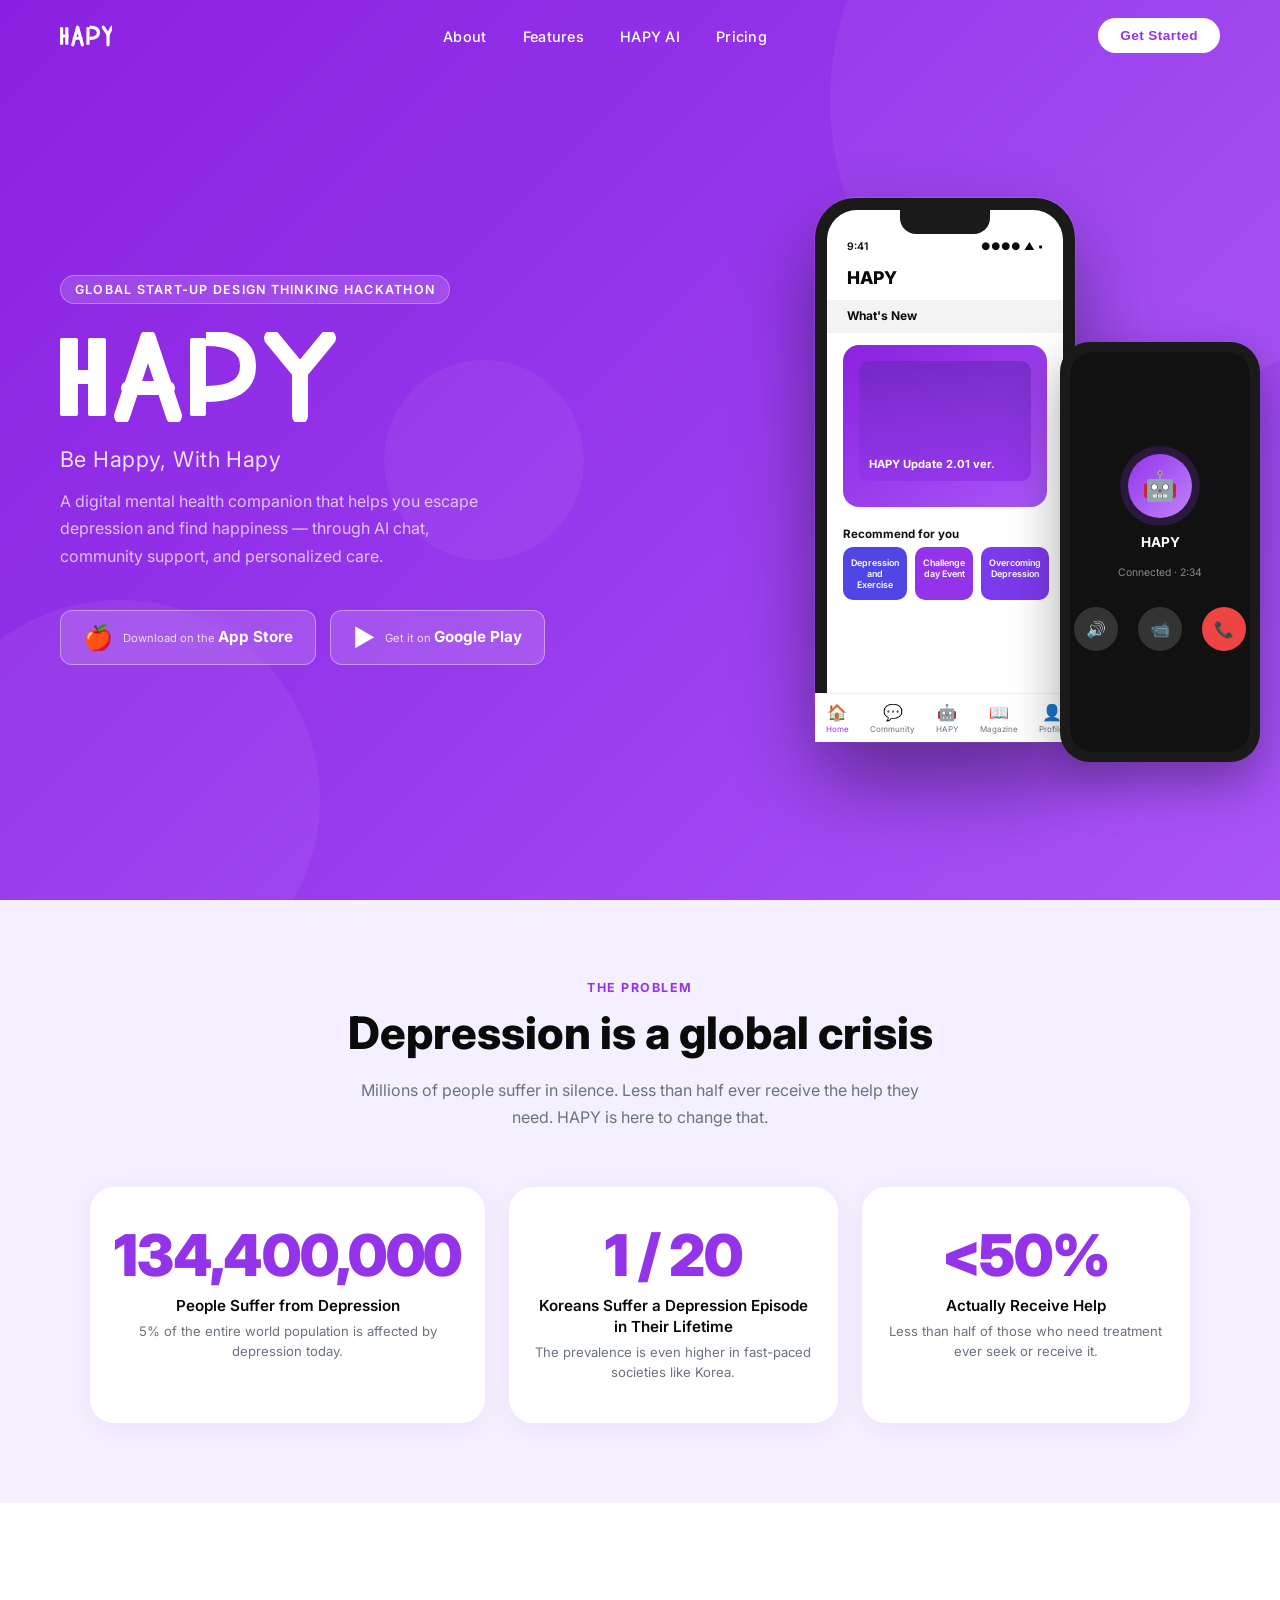
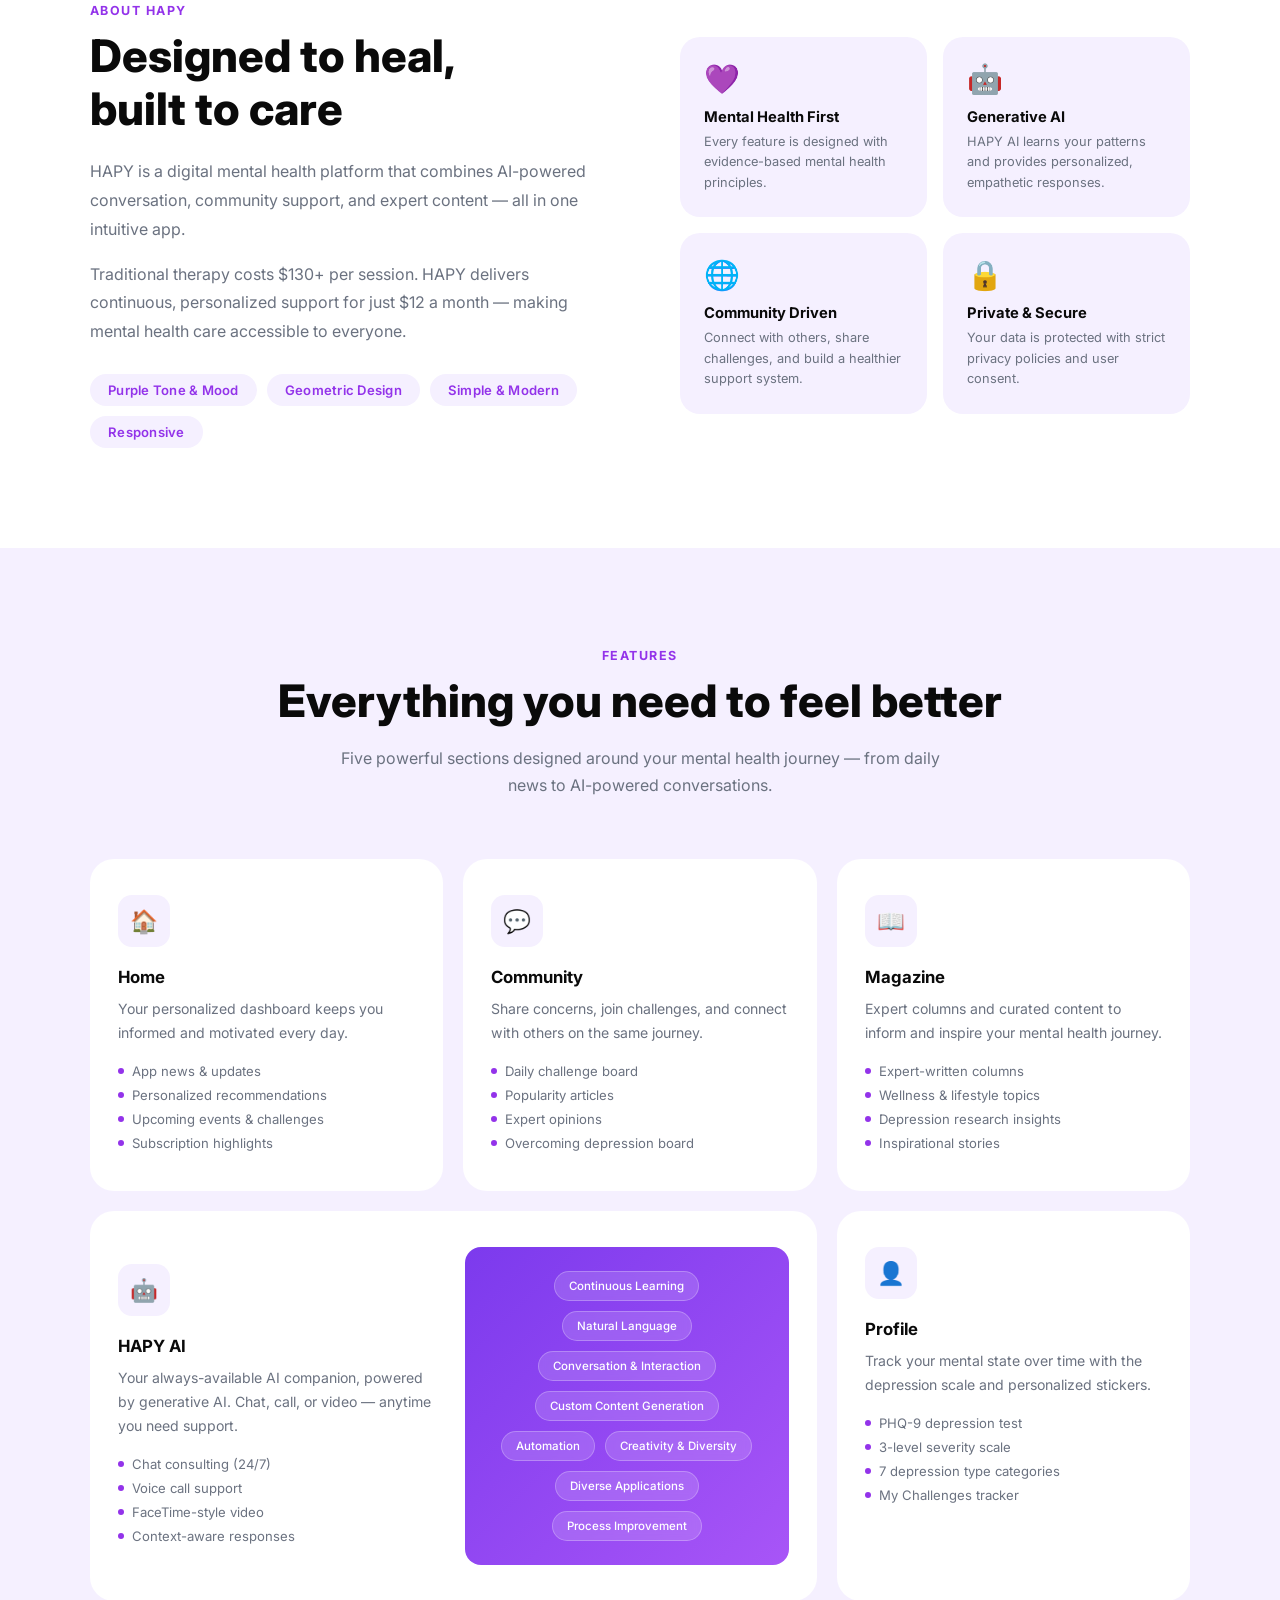
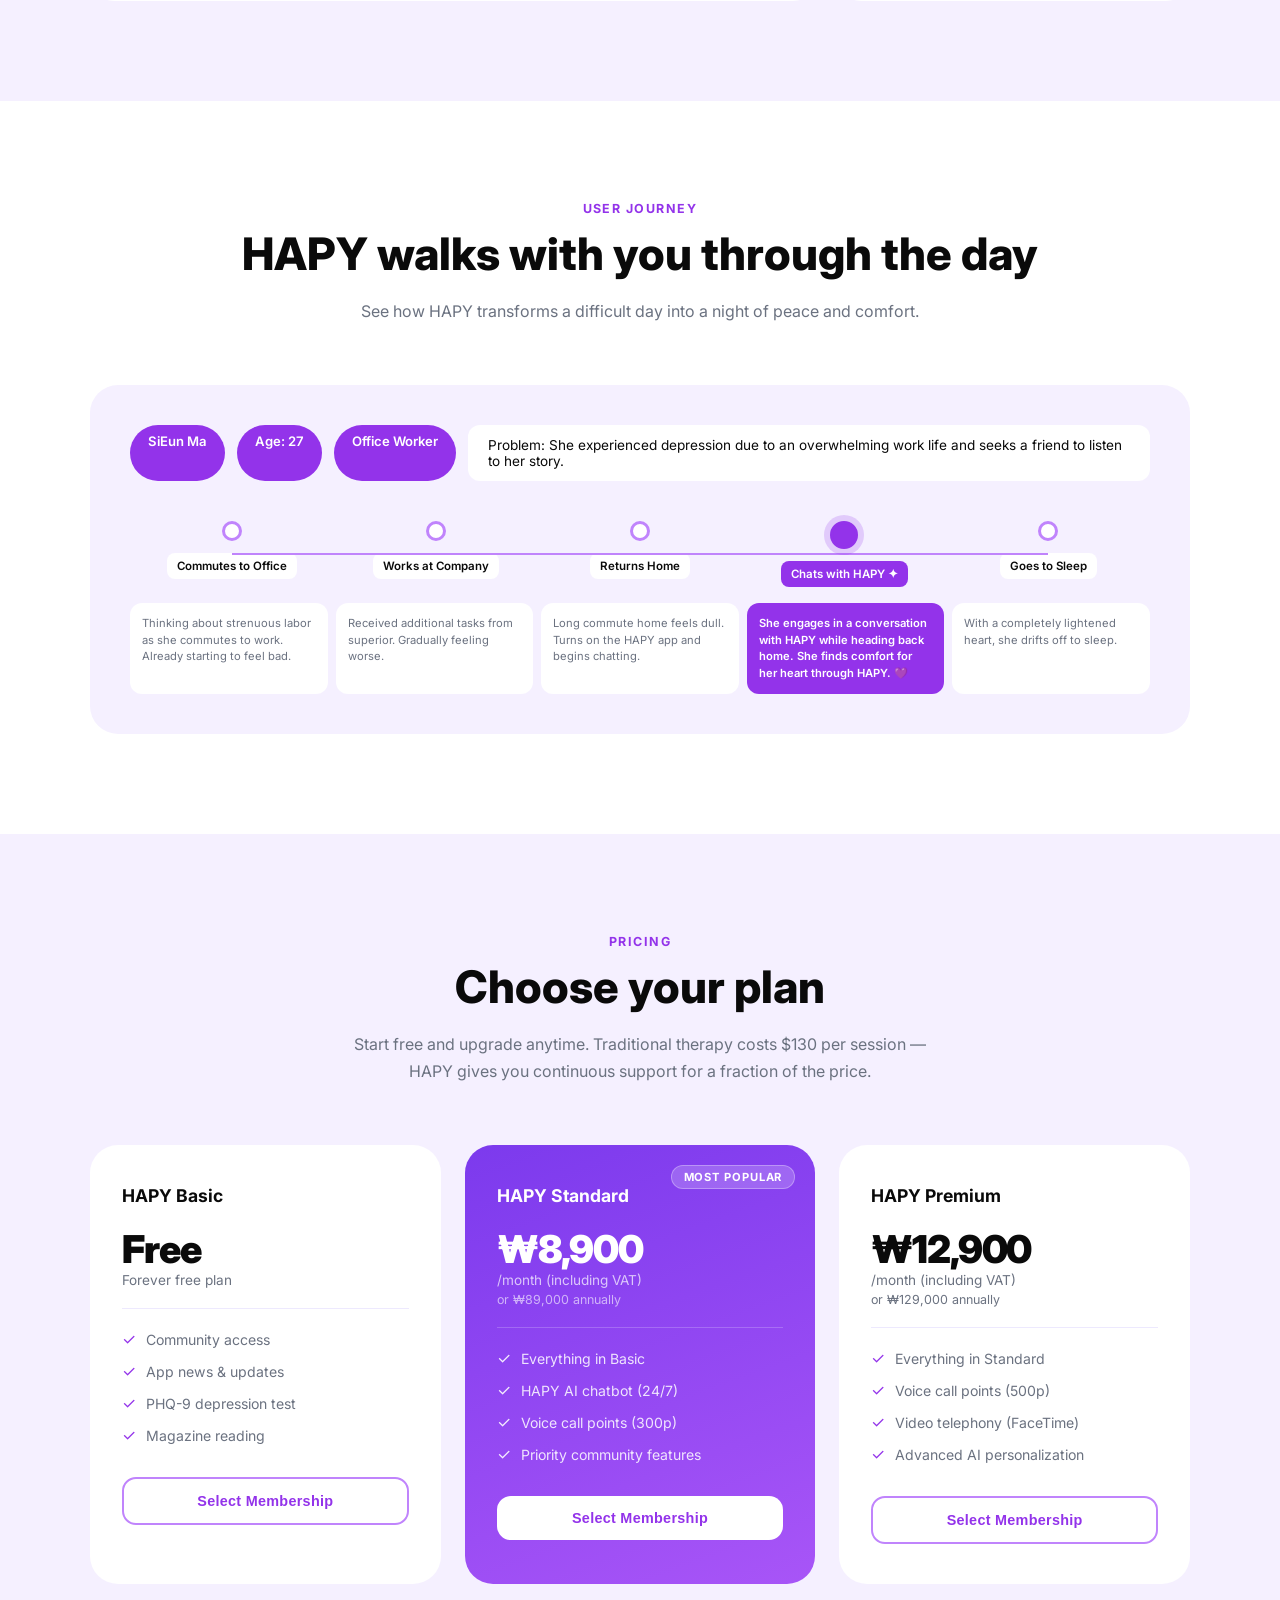
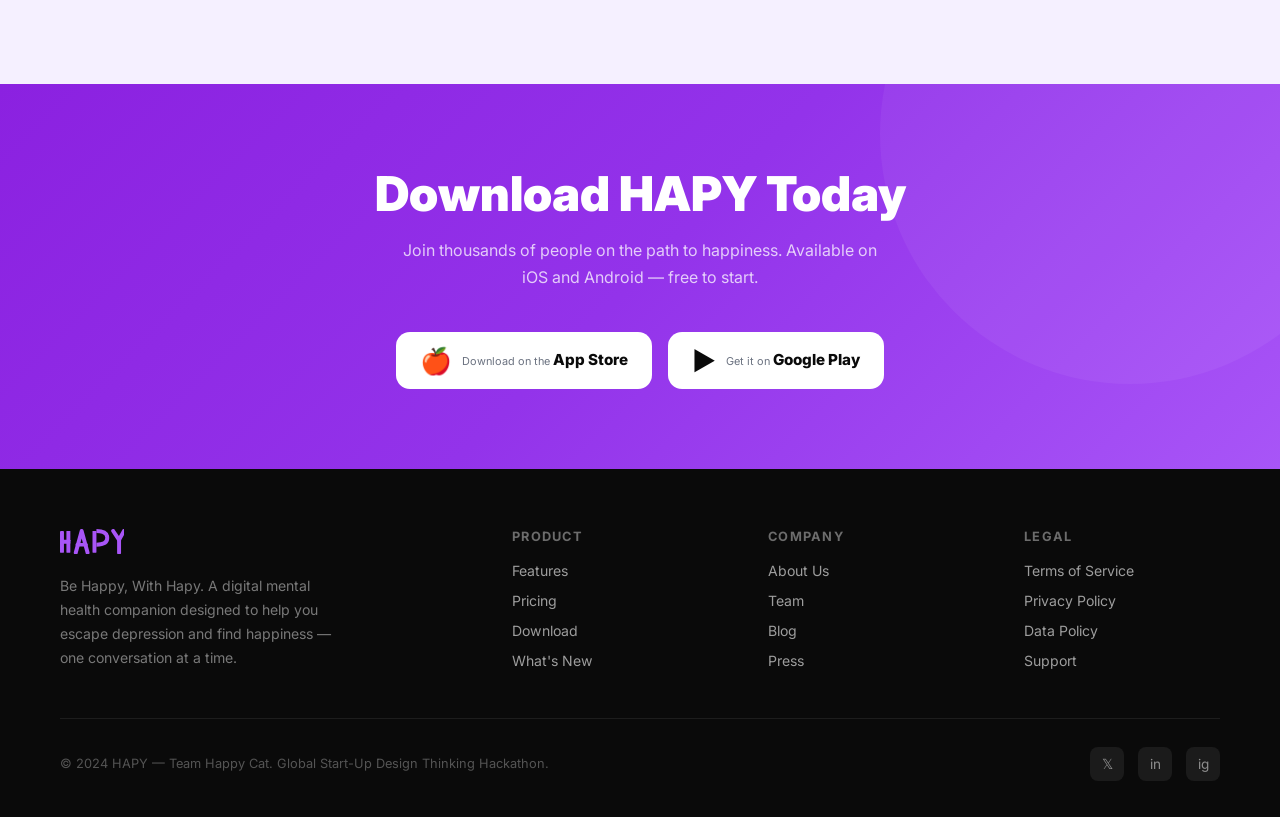
==== commit df75b981: "style: stop floating animation on phones" ====
--- a/index.html
+++ b/index.html
@@ -1,1235 +1,2152 @@
-<!DOCTYPE html>
+<!doctype html>
 <html lang="en">
-<head>
-  <meta charset="UTF-8" />
-  <meta name="viewport" content="width=device-width, initial-scale=1.0" />
-  <title>HAPY — Be Happy, With Hapy</title>
-  <link rel="preconnect" href="https://fonts.googleapis.com" />
-  <link rel="preconnect" href="https://fonts.gstatic.com" crossorigin />
-  <link href="https://fonts.googleapis.com/css2?family=Inter:wght@300;400;500;600;700;800;900&display=swap" rel="stylesheet" />
-  <style>
-    :root {
-      --purple:       #9333ea;
-      --purple-dark:  #7c3aed;
-      --purple-mid:   #a855f7;
-      --purple-light: #c084fc;
-      --lavender:     #f5f0ff;
-      --lavender-2:   #ede9fe;
-      --white:        #ffffff;
-      --black:        #0a0a0a;
-      --gray:         #6b7280;
-      --gray-light:   #f9f9f9;
-    }
-    *, *::before, *::after { margin: 0; padding: 0; box-sizing: border-box; }
-    html { scroll-behavior: smooth; }
-    body {
-      font-family: 'Inter', -apple-system, sans-serif;
-      background: var(--white);
-      color: var(--black);
-      overflow-x: hidden;
-    }
-
-    /* ─── SCROLLBAR ─── */
-    ::-webkit-scrollbar { width: 6px; }
-    ::-webkit-scrollbar-track { background: var(--lavender); }
-    ::-webkit-scrollbar-thumb { background: var(--purple-light); border-radius: 3px; }
-
-    /* ─── NAV ─── */
-    nav {
-      position: fixed; top: 0; left: 0; right: 0; z-index: 100;
-      display: flex; align-items: center; justify-content: space-between;
-      padding: 18px 60px;
-      background: transparent;
-      transition: background .3s, box-shadow .3s, padding .3s;
-    }
-    nav.scrolled {
-      background: rgba(255,255,255,.92);
-      backdrop-filter: blur(16px);
-      box-shadow: 0 2px 24px rgba(147,51,234,.12);
-      padding: 12px 60px;
-    }
-    .nav-logo { display: flex; align-items: center; gap: 10px; cursor: pointer; text-decoration: none; }
-    .nav-logo svg { width: 52px; height: 28px; }
-    .nav-links { display: flex; gap: 36px; list-style: none; }
-    .nav-links a {
-      text-decoration: none; color: var(--white); font-weight: 500;
-      font-size: .9rem; letter-spacing: .02em;
-      transition: opacity .2s;
-    }
-    nav.scrolled .nav-links a { color: var(--black); }
-    .nav-links a:hover { opacity: .65; }
-    .nav-cta {
-      background: var(--white); color: var(--purple);
-      border: none; padding: 10px 22px; border-radius: 999px;
-      font-weight: 700; font-size: .85rem; cursor: pointer;
-      transition: transform .2s, box-shadow .2s;
-      letter-spacing: .03em;
-    }
-    nav.scrolled .nav-cta {
-      background: var(--purple); color: var(--white);
-    }
-    .nav-cta:hover { transform: translateY(-2px); box-shadow: 0 8px 24px rgba(147,51,234,.35); }
-
-    /* ─── HERO ─── */
-    .hero {
-      min-height: 100vh;
-      background: linear-gradient(135deg, #8b21e0 0%, #9333ea 40%, #a855f7 100%);
-      display: flex; align-items: center; justify-content: center;
-      position: relative; overflow: hidden; padding: 120px 60px 80px;
-    }
-    .hero-bg-circle {
-      position: absolute; border-radius: 50%;
-      background: rgba(255,255,255,.05);
-    }
-    .hero-bg-circle.c1 { width: 600px; height: 600px; top: -200px; right: -150px; }
-    .hero-bg-circle.c2 { width: 400px; height: 400px; bottom: -100px; left: -80px; }
-    .hero-bg-circle.c3 { width: 200px; height: 200px; top: 40%; left: 30%; }
-    .hero-inner {
-      display: grid; grid-template-columns: 1fr 1fr;
-      gap: 60px; align-items: center;
-      max-width: 1200px; width: 100%; position: relative; z-index: 2;
-    }
-    .hero-text { color: var(--white); }
-    .hero-label {
-      display: inline-block;
-      background: rgba(255,255,255,.15);
-      border: 1px solid rgba(255,255,255,.3);
-      color: var(--white); font-size: .78rem; font-weight: 600;
-      padding: 6px 14px; border-radius: 999px; letter-spacing: .1em;
-      text-transform: uppercase; margin-bottom: 28px;
-    }
-    .hero-logo-wrap { margin-bottom: 20px; }
-    .hero-logo-wrap svg { width: 320px; height: auto; }
-    .hero-tagline {
-      font-size: 1.35rem; font-weight: 400; opacity: .85;
-      margin-bottom: 16px; letter-spacing: .02em;
-    }
-    .hero-desc {
-      font-size: 1rem; opacity: .7; line-height: 1.7;
-      max-width: 440px; margin-bottom: 40px;
-    }
-    .hero-btns { display: flex; gap: 14px; flex-wrap: wrap; }
-    .btn-store {
-      display: flex; align-items: center; gap: 10px;
-      background: rgba(255,255,255,.15);
-      border: 1.5px solid rgba(255,255,255,.4);
-      color: var(--white); padding: 12px 22px; border-radius: 12px;
-      font-size: .85rem; font-weight: 600; cursor: pointer;
-      text-decoration: none;
-      transition: background .2s, transform .2s, box-shadow .2s;
-      backdrop-filter: blur(8px);
-    }
-    .btn-store:hover {
-      background: rgba(255,255,255,.25);
-      transform: translateY(-2px);
-      box-shadow: 0 10px 30px rgba(0,0,0,.2);
-    }
-    .btn-store .store-icon { font-size: 1.5rem; }
-    .btn-store .store-text { text-align: left; line-height: 1.3; }
-    .btn-store .store-sub { font-size: .7rem; font-weight: 400; opacity: .8; }
-    .btn-store .store-name { font-size: .95rem; font-weight: 700; }
-
-    /* phone mockup */
-    .hero-phone {
-      display: flex; justify-content: center; align-items: flex-end;
-      position: relative;
-    }
-    .phone-wrap {
-      position: relative;
-      animation: float 3s ease-in-out infinite;
-    }
-    @keyframes float {
-      0%, 100% { transform: translateY(0); }
-      50% { transform: translateY(-16px); }
-    }
-    .phone-outer {
-      width: 260px; background: #1a1a1a;
-      border-radius: 40px;
-      padding: 12px;
-      box-shadow: 0 40px 80px rgba(0,0,0,.4),
-                  0 0 0 1px rgba(255,255,255,.1);
-      position: relative;
-    }
-    .phone-inner {
-      background: var(--white); border-radius: 30px;
-      overflow: hidden; height: 520px;
-    }
-    .phone-notch {
-      width: 90px; height: 24px;
-      background: #1a1a1a; border-radius: 0 0 16px 16px;
-      margin: 0 auto;
-      position: relative; z-index: 10;
-    }
-    .phone-screen {
-      padding: 0 0 16px;
-      height: calc(520px - 24px);
-      overflow: hidden;
-    }
-    .phone-status {
-      display: flex; justify-content: space-between; align-items: center;
-      padding: 6px 20px; font-size: .65rem; font-weight: 600;
-      color: var(--black);
-    }
-    .phone-app-header {
-      padding: 8px 20px 12px;
-      font-size: 1.1rem; font-weight: 800; color: var(--black);
-    }
-    .phone-section-title {
-      padding: 8px 20px 10px;
-      font-size: .75rem; font-weight: 700; color: var(--black);
-      background: #f3f3f3;
-    }
-    .phone-card {
-      margin: 12px 16px;
-      border-radius: 16px;
-      overflow: hidden;
-      background: linear-gradient(145deg, #8b21e0, var(--purple-mid));
-      padding: 16px;
-      color: var(--white);
-    }
-    .phone-card-img {
-      width: 100%; height: 120px;
-      background: linear-gradient(to bottom, rgba(100,40,180,.6), rgba(147,51,234,.9));
-      border-radius: 10px; margin-bottom: 10px;
-      display: flex; align-items: flex-end; padding: 10px;
-      font-size: .7rem; font-weight: 700;
-    }
-    .phone-recs {
-      padding: 0 16px;
-      display: flex; gap: 8px;
-    }
-    .phone-rec-chip {
-      flex: 1; padding: 10px 8px; border-radius: 10px;
-      font-size: .6rem; font-weight: 600; color: var(--white);
-      text-align: center;
-    }
-    .chip-1 { background: #4f46e5; }
-    .chip-2 { background: var(--purple); }
-    .chip-3 { background: #7c3aed; }
-    .phone-nav {
-      position: absolute; bottom: 0; left: 0; right: 0;
-      background: var(--white); border-top: 1px solid #f0f0f0;
-      display: flex; justify-content: space-around; padding: 8px 0;
-    }
-    .phone-nav-item {
-      display: flex; flex-direction: column; align-items: center; gap: 2px;
-      font-size: .5rem; color: var(--gray); cursor: pointer;
-    }
-    .phone-nav-item.active { color: var(--purple); }
-    .phone-nav-icon { font-size: 1rem; }
-    /* second phone */
-    .phone-wrap-2 {
-      position: absolute; right: -40px; bottom: -20px;
-      width: 200px;
-      animation: float2 3.5s ease-in-out 1s infinite;
-    }
-    @keyframes float2 {
-      0%, 100% { transform: translateY(0) rotate(3deg); }
-      50% { transform: translateY(-12px) rotate(3deg); }
-    }
-    .phone-outer-2 {
-      background: #1a1a1a; border-radius: 30px; padding: 10px;
-      box-shadow: 0 20px 50px rgba(0,0,0,.35);
-    }
-    .phone-inner-2 {
-      background: #111; border-radius: 22px;
-      height: 400px; overflow: hidden;
-      display: flex; flex-direction: column; align-items: center;
-      justify-content: center; gap: 16px; padding: 20px;
-    }
-    .call-avatar {
-      width: 64px; height: 64px; border-radius: 50%;
-      background: linear-gradient(135deg, var(--purple), var(--purple-light));
-      display: flex; align-items: center; justify-content: center;
-      font-size: 1.8rem; box-shadow: 0 0 0 8px rgba(147,51,234,.2);
-    }
-    .call-name { color: var(--white); font-weight: 700; font-size: .85rem; }
-    .call-status { color: rgba(255,255,255,.5); font-size: .65rem; }
-    .call-btns { display: flex; gap: 20px; margin-top: 12px; }
-    .call-btn {
-      width: 44px; height: 44px; border-radius: 50%;
-      display: flex; align-items: center; justify-content: center;
-      font-size: 1rem;
-    }
-    .call-btn.audio { background: rgba(255,255,255,.15); }
-    .call-btn.video { background: rgba(255,255,255,.15); }
-    .call-btn.end { background: #ef4444; }
-
-    /* ─── STATS ─── */
-    .stats {
-      background: var(--lavender);
-      padding: 80px 60px;
-    }
-    .stats-inner {
-      max-width: 1100px; margin: 0 auto;
-      text-align: center;
-    }
-    .section-eyebrow {
-      font-size: .78rem; font-weight: 700; letter-spacing: .12em;
-      text-transform: uppercase; color: var(--purple);
-      margin-bottom: 12px;
-    }
-    .section-title {
-      font-size: clamp(1.8rem, 4vw, 2.8rem);
-      font-weight: 800; color: var(--black); line-height: 1.2;
-      margin-bottom: 16px;
-    }
-    .section-desc {
-      font-size: 1rem; color: var(--gray); line-height: 1.7;
-      max-width: 600px; margin: 0 auto 56px;
-    }
-    .stats-grid {
-      display: grid; grid-template-columns: repeat(3, 1fr); gap: 24px;
-    }
-    .stat-card {
-      background: var(--white); border-radius: 24px;
-      padding: 40px 24px;
-      box-shadow: 0 4px 24px rgba(147,51,234,.08);
-      transition: transform .3s, box-shadow .3s;
-    }
-    .stat-card:hover {
-      transform: translateY(-6px);
-      box-shadow: 0 16px 48px rgba(147,51,234,.16);
-    }
-    .stat-num {
-      font-size: clamp(2.4rem, 5vw, 3.6rem);
-      font-weight: 900; color: var(--purple);
-      line-height: 1; margin-bottom: 10px;
-      letter-spacing: -.02em;
-    }
-    .stat-label { font-size: .95rem; color: var(--black); font-weight: 600; line-height: 1.4; }
-    .stat-sub { font-size: .82rem; color: var(--gray); margin-top: 6px; line-height: 1.5; }
-
-    /* ─── ABOUT ─── */
-    .about {
-      padding: 100px 60px;
-      background: var(--white);
-    }
-    .about-inner {
-      max-width: 1100px; margin: 0 auto;
-      display: grid; grid-template-columns: 1fr 1fr; gap: 80px;
-      align-items: center;
-    }
-    .about-text .section-eyebrow,
-    .about-text .section-title { text-align: left; }
-    .about-text .section-title { margin-bottom: 20px; }
-    .about-text p {
-      font-size: 1rem; color: var(--gray); line-height: 1.8; margin-bottom: 16px;
-    }
-    .about-tags { display: flex; flex-wrap: wrap; gap: 10px; margin-top: 28px; }
-    .about-tag {
-      background: var(--lavender); color: var(--purple);
-      padding: 8px 18px; border-radius: 999px;
-      font-size: .82rem; font-weight: 600; letter-spacing: .02em;
-    }
-    .about-cards {
-      display: grid; grid-template-columns: 1fr 1fr; gap: 16px;
-    }
-    .about-card {
-      background: var(--lavender); border-radius: 20px; padding: 24px;
-      transition: transform .3s;
-    }
-    .about-card:hover { transform: translateY(-4px); }
-    .about-card-icon { font-size: 1.8rem; margin-bottom: 12px; }
-    .about-card h4 { font-size: .92rem; font-weight: 700; color: var(--black); margin-bottom: 6px; }
-    .about-card p { font-size: .8rem; color: var(--gray); line-height: 1.6; }
-
-    /* ─── FEATURES ─── */
-    .features {
-      background: var(--lavender);
-      padding: 100px 60px;
-    }
-    .features-inner { max-width: 1100px; margin: 0 auto; text-align: center; }
-    .features-grid {
-      display: grid; grid-template-columns: repeat(3, 1fr); gap: 20px;
-      margin-top: 60px;
-    }
-    .feature-card {
-      background: var(--white); border-radius: 24px; padding: 36px 28px;
-      text-align: left;
-      transition: transform .3s, box-shadow .3s;
-      cursor: default;
-      position: relative; overflow: hidden;
-    }
-    .feature-card::before {
-      content: ''; position: absolute;
-      top: 0; left: 0; right: 0; height: 4px;
-      background: linear-gradient(90deg, var(--purple), var(--purple-light));
-      transform: scaleX(0); transform-origin: left;
-      transition: transform .3s;
-    }
-    .feature-card:hover::before { transform: scaleX(1); }
-    .feature-card:hover {
-      transform: translateY(-6px);
-      box-shadow: 0 20px 60px rgba(147,51,234,.14);
-    }
-    .feature-icon {
-      width: 52px; height: 52px; border-radius: 14px;
-      background: var(--lavender); display: flex; align-items: center;
-      justify-content: center; font-size: 1.4rem; margin-bottom: 20px;
-    }
-    .feature-card h3 { font-size: 1.05rem; font-weight: 700; margin-bottom: 10px; }
-    .feature-card p { font-size: .88rem; color: var(--gray); line-height: 1.7; }
-    .feature-list {
-      margin-top: 14px; padding-left: 0; list-style: none;
-    }
-    .feature-list li {
-      font-size: .82rem; color: var(--gray); padding: 4px 0;
-      display: flex; align-items: center; gap: 8px;
-    }
-    .feature-list li::before {
-      content: ''; width: 6px; height: 6px; border-radius: 50%;
-      background: var(--purple); flex-shrink: 0;
-    }
-    /* special large card */
-    .feature-card.large {
-      grid-column: span 2;
-      display: grid; grid-template-columns: 1fr 1fr; gap: 24px;
-      align-items: center;
-    }
-    .feature-ai-visual {
-      background: linear-gradient(135deg, var(--purple-dark), var(--purple-mid));
-      border-radius: 16px; padding: 24px;
-      display: flex; flex-wrap: wrap; gap: 10px; justify-content: center;
-    }
-    .ai-bubble {
-      background: rgba(255,255,255,.15);
-      border: 1px solid rgba(255,255,255,.25);
-      color: var(--white); font-size: .72rem; font-weight: 500;
-      padding: 7px 14px; border-radius: 999px; backdrop-filter: blur(4px);
-    }
-
-    /* ─── JOURNEY ─── */
-    .journey {
-      background: var(--white);
-      padding: 100px 60px;
-    }
-    .journey-inner { max-width: 1100px; margin: 0 auto; text-align: center; }
-    .journey-map {
-      margin-top: 60px; background: var(--lavender);
-      border-radius: 28px; padding: 40px;
-      position: relative;
-    }
-    .journey-persona {
-      display: flex; gap: 12px; margin-bottom: 40px; flex-wrap: wrap;
-    }
-    .persona-chip {
-      background: var(--purple); color: var(--white);
-      padding: 8px 18px; border-radius: 999px;
-      font-size: .82rem; font-weight: 600;
-    }
-    .persona-problem {
-      background: var(--white); padding: 12px 20px; border-radius: 12px;
-      font-size: .85rem; color: var(--black); text-align: left; flex: 1;
-    }
-    .journey-timeline {
-      display: grid; grid-template-columns: repeat(5, 1fr); gap: 0;
-      position: relative;
-    }
-    .journey-timeline::before {
-      content: ''; position: absolute; top: 32px; left: 10%; right: 10%;
-      height: 2px; background: var(--purple-light);
-    }
-    .journey-step { display: flex; flex-direction: column; align-items: center; gap: 12px; padding: 0 8px; }
-    .journey-dot {
-      width: 20px; height: 20px; border-radius: 50%;
-      background: var(--white); border: 3px solid var(--purple-light);
-      position: relative; z-index: 2; flex-shrink: 0;
-      transition: transform .3s;
-    }
-    .journey-dot.highlight {
-      background: var(--purple); border-color: var(--purple);
-      width: 28px; height: 28px;
-      box-shadow: 0 0 0 6px rgba(147,51,234,.2);
-    }
-    .journey-stage {
-      font-size: .72rem; font-weight: 600; color: var(--black);
-      text-align: center; padding: 6px 10px;
-      background: var(--white); border-radius: 8px;
-    }
-    .journey-cards {
-      display: grid; grid-template-columns: repeat(5, 1fr); gap: 8px;
-      margin-top: 16px;
-    }
-    .j-card {
-      background: var(--white); border-radius: 12px; padding: 12px;
-      font-size: .7rem; color: var(--gray); line-height: 1.5;
-      text-align: left;
-    }
-    .j-card.highlight {
-      background: var(--purple); color: var(--white); font-weight: 600;
-    }
-
-    /* ─── PRICING ─── */
-    .pricing {
-      background: var(--lavender);
-      padding: 100px 60px;
-    }
-    .pricing-inner { max-width: 1100px; margin: 0 auto; text-align: center; }
-    .pricing-grid {
-      display: grid; grid-template-columns: repeat(3, 1fr); gap: 24px;
-      margin-top: 60px;
-    }
-    .pricing-card {
-      background: var(--white); border-radius: 28px; padding: 40px 32px;
-      text-align: left; position: relative; overflow: hidden;
-      transition: transform .3s, box-shadow .3s;
-    }
-    .pricing-card:hover {
-      transform: translateY(-8px);
-      box-shadow: 0 24px 64px rgba(147,51,234,.18);
-    }
-    .pricing-card.popular {
-      background: linear-gradient(160deg, var(--purple-dark) 0%, var(--purple-mid) 100%);
-      color: var(--white);
-    }
-    .popular-badge {
-      position: absolute; top: 20px; right: 20px;
-      background: rgba(255,255,255,.2);
-      color: var(--white); font-size: .7rem; font-weight: 700;
-      padding: 4px 12px; border-radius: 999px;
-      letter-spacing: .08em; text-transform: uppercase;
-      border: 1px solid rgba(255,255,255,.3);
-    }
-    .plan-name { font-size: 1.1rem; font-weight: 700; margin-bottom: 6px; }
-    .pricing-card.popular .plan-name { color: var(--white); }
-    .plan-price-wrap { margin: 20px 0; }
-    .plan-price {
-      font-size: 2.4rem; font-weight: 900; letter-spacing: -.03em; color: var(--black);
-    }
-    .pricing-card.popular .plan-price { color: var(--white); }
-    .plan-period { font-size: .85rem; color: var(--gray); font-weight: 400; }
-    .pricing-card.popular .plan-period { color: rgba(255,255,255,.7); }
-    .plan-annual { font-size: .78rem; color: var(--gray); margin-top: 4px; }
-    .pricing-card.popular .plan-annual { color: rgba(255,255,255,.6); }
-    .plan-divider {
-      height: 1px; background: var(--lavender-2);
-      margin: 20px 0;
-    }
-    .pricing-card.popular .plan-divider { background: rgba(255,255,255,.2); }
-    .plan-features { list-style: none; display: flex; flex-direction: column; gap: 12px; }
-    .plan-features li {
-      display: flex; align-items: center; gap: 10px;
-      font-size: .88rem; color: var(--gray);
-    }
-    .pricing-card.popular .plan-features li { color: rgba(255,255,255,.85); }
-    .plan-features li .check { color: var(--purple); font-size: 1rem; flex-shrink: 0; }
-    .pricing-card.popular .plan-features li .check { color: rgba(255,255,255,.9); }
-    .plan-btn {
-      width: 100%; margin-top: 32px; padding: 14px;
-      border-radius: 14px; border: none; cursor: pointer;
-      font-size: .9rem; font-weight: 700; letter-spacing: .02em;
-      transition: transform .2s, box-shadow .2s;
-    }
-    .plan-btn:hover {
-      transform: translateY(-2px);
-      box-shadow: 0 8px 24px rgba(147,51,234,.3);
-    }
-    .plan-btn-outline {
-      background: transparent; color: var(--purple);
-      border: 2px solid var(--purple-light);
-    }
-    .plan-btn-outline:hover { background: var(--lavender); }
-    .plan-btn-solid {
-      background: var(--white); color: var(--purple);
-    }
-
-    /* ─── CTA BAND ─── */
-    .cta-band {
-      background: linear-gradient(135deg, #8b21e0 0%, #9333ea 50%, #a855f7 100%);
-      padding: 80px 60px;
-      text-align: center; position: relative; overflow: hidden;
-    }
-    .cta-band::before {
-      content: ''; position: absolute;
-      width: 500px; height: 500px; border-radius: 50%;
-      background: rgba(255,255,255,.05);
-      top: -200px; right: -100px;
-    }
-    .cta-band h2 {
-      font-size: clamp(2rem, 4vw, 3rem); font-weight: 900;
-      color: var(--white); margin-bottom: 14px; position: relative;
-    }
-    .cta-band p {
-      color: rgba(255,255,255,.75); font-size: 1rem; line-height: 1.7;
-      max-width: 500px; margin: 0 auto 40px; position: relative;
-    }
-    .cta-store-btns { display: flex; gap: 16px; justify-content: center; flex-wrap: wrap; position: relative; }
-    .cta-store-btn {
-      display: flex; align-items: center; gap: 10px;
-      background: var(--white); color: var(--black);
-      padding: 13px 24px; border-radius: 14px;
-      font-weight: 700; font-size: .88rem;
-      text-decoration: none;
-      transition: transform .2s, box-shadow .2s;
-    }
-    .cta-store-btn:hover {
-      transform: translateY(-3px);
-      box-shadow: 0 12px 32px rgba(0,0,0,.25);
-    }
-    .cta-store-btn .icon { font-size: 1.6rem; }
-    .cta-store-btn .text { text-align: left; line-height: 1.3; }
-    .cta-store-btn .sub { font-size: .68rem; color: var(--gray); font-weight: 400; }
-    .cta-store-btn .name { font-size: .95rem; font-weight: 800; }
-
-    /* ─── FOOTER ─── */
-    footer {
-      background: #0a0a0a;
-      padding: 60px 60px 36px;
-      color: rgba(255,255,255,.6);
-    }
-    .footer-top {
-      display: grid; grid-template-columns: 2fr 1fr 1fr 1fr;
-      gap: 60px; margin-bottom: 48px;
-    }
-    .footer-brand p {
-      font-size: .88rem; line-height: 1.7;
-      color: rgba(255,255,255,.45); max-width: 280px;
-      margin-top: 16px;
-    }
-    .footer-col h5 {
-      font-size: .8rem; font-weight: 700; letter-spacing: .1em;
-      text-transform: uppercase; color: rgba(255,255,255,.4);
-      margin-bottom: 16px;
-    }
-    .footer-col ul { list-style: none; display: flex; flex-direction: column; gap: 10px; }
-    .footer-col ul a {
-      text-decoration: none; color: rgba(255,255,255,.6);
-      font-size: .88rem;
-      transition: color .2s;
-    }
-    .footer-col ul a:hover { color: var(--purple-light); }
-    .footer-bottom {
-      border-top: 1px solid rgba(255,255,255,.08);
-      padding-top: 28px;
-      display: flex; justify-content: space-between; align-items: center;
-      flex-wrap: wrap; gap: 12px;
-    }
-    .footer-bottom p { font-size: .8rem; color: rgba(255,255,255,.3); }
-    .footer-social { display: flex; gap: 14px; }
-    .social-btn {
-      width: 34px; height: 34px; border-radius: 8px;
-      background: rgba(255,255,255,.07);
-      display: flex; align-items: center; justify-content: center;
-      font-size: .85rem; text-decoration: none; color: rgba(255,255,255,.5);
-      transition: background .2s, color .2s;
-    }
-    .social-btn:hover { background: var(--purple); color: var(--white); }
-
-    /* ─── ANIMATIONS ─── */
-    .fade-in {
-      opacity: 0; transform: translateY(30px);
-      transition: opacity .7s ease, transform .7s ease;
-    }
-    .fade-in.visible {
-      opacity: 1; transform: translateY(0);
-    }
-    .fade-in-delay-1 { transition-delay: .1s; }
-    .fade-in-delay-2 { transition-delay: .2s; }
-    .fade-in-delay-3 { transition-delay: .3s; }
-    .fade-in-delay-4 { transition-delay: .4s; }
-    .fade-in-delay-5 { transition-delay: .5s; }
-
-    /* ─── RESPONSIVE ─── */
-    @media (max-width: 1024px) {
-      nav { padding: 16px 32px; }
-      nav.scrolled { padding: 12px 32px; }
-      .hero { padding: 100px 32px 60px; }
-      .hero-inner { grid-template-columns: 1fr; gap: 40px; text-align: center; }
-      .hero-logo-wrap svg { width: 240px; }
-      .hero-desc { max-width: 100%; }
-      .hero-btns { justify-content: center; }
-      .hero-phone { justify-content: center; }
-      .phone-wrap-2 { display: none; }
-      .about { padding: 70px 32px; }
-      .about-inner { grid-template-columns: 1fr; gap: 40px; }
-      .stats, .features, .journey, .pricing, .cta-band { padding: 70px 32px; }
-      .stats-grid { grid-template-columns: 1fr; gap: 16px; }
-      .features-grid { grid-template-columns: 1fr 1fr; }
-      .feature-card.large { grid-column: span 2; }
-      .pricing-grid { grid-template-columns: 1fr; max-width: 440px; margin: 60px auto 0; }
-      .footer-top { grid-template-columns: 1fr 1fr; gap: 32px; }
-    }
-    @media (max-width: 640px) {
-      nav { padding: 14px 20px; }
-      nav.scrolled { padding: 10px 20px; }
-      .nav-links { display: none; }
-      .hero { padding: 90px 20px 50px; }
-      .hero-logo-wrap svg { width: 180px; }
-      .stats, .features, .journey, .pricing, .cta-band { padding: 60px 20px; }
-      .about { padding: 60px 20px; }
-      .features-grid { grid-template-columns: 1fr; }
-      .feature-card.large { grid-column: span 1; display: block; }
-      .journey-timeline { grid-template-columns: 1fr 1fr; }
-      .journey-timeline::before { display: none; }
-      .journey-cards { grid-template-columns: 1fr 1fr; }
-      .footer-top { grid-template-columns: 1fr; gap: 24px; }
-      footer { padding: 48px 20px 28px; }
-      .footer-bottom { flex-direction: column; text-align: center; }
-    }
-  </style>
-</head>
-<body>
-
-<!-- ─── NAVIGATION ─── -->
-<nav id="navbar">
-  <a class="nav-logo" href="#">
-    <!-- HAPY SVG Logo (geometric) -->
-    <svg viewBox="0 0 130 52" fill="none" xmlns="http://www.w3.org/2000/svg">
-      <!-- H (double bar style) -->
-      <rect x="0"  y="4" width="8"  height="44" rx="1" fill="white"/>
-      <rect x="13" y="4" width="8"  height="44" rx="1" fill="white"/>
-      <rect x="0"  y="22" width="21" height="8"  rx="1" fill="white"/>
-      <!-- A -->
-      <path d="M32 48 L44 4 L56 48" stroke="white" stroke-width="8" stroke-linejoin="round" fill="none" stroke-linecap="round"/>
-      <line x1="35" y1="32" x2="53" y2="32" stroke="white" stroke-width="7" stroke-linecap="round"/>
-      <!-- P -->
-      <rect x="66" y="4" width="8" height="44" rx="1" fill="white"/>
-      <path d="M74 4 Q96 4 96 18 Q96 32 74 32" stroke="white" stroke-width="8" stroke-linejoin="round" fill="none"/>
-      <!-- Y -->
-      <line x1="108" y1="4"  x2="120" y2="22" stroke="white" stroke-width="8" stroke-linecap="round"/>
-      <line x1="130" y1="4"  x2="120" y2="22" stroke="white" stroke-width="8" stroke-linecap="round"/>
-      <line x1="120" y1="22" x2="120" y2="48" stroke="white" stroke-width="8" stroke-linecap="round"/>
-    </svg>
-  </a>
-  <ul class="nav-links">
-    <li><a href="#about">About</a></li>
-    <li><a href="#features">Features</a></li>
-    <li><a href="#ai">HAPY AI</a></li>
-    <li><a href="#pricing">Pricing</a></li>
-  </ul>
-  <button class="nav-cta" onclick="document.getElementById('pricing').scrollIntoView({behavior:'smooth'})">
-    Get Started
-  </button>
-</nav>
-
-<!-- ─── HERO ─── -->
-<section class="hero" id="home">
-  <div class="hero-bg-circle c1"></div>
-  <div class="hero-bg-circle c2"></div>
-  <div class="hero-bg-circle c3"></div>
-  <div class="hero-inner">
-    <div class="hero-text">
-      <div class="hero-label">Global Start-Up Design Thinking Hackathon</div>
-      <div class="hero-logo-wrap">
-        <svg viewBox="0 0 320 90" fill="none" xmlns="http://www.w3.org/2000/svg">
-          <rect x="0"   y="6" width="18"  height="78" rx="2" fill="white"/>
-          <rect x="28"  y="6" width="18"  height="78" rx="2" fill="white"/>
-          <rect x="0"   y="38" width="46" height="14"  rx="2" fill="white"/>
-          <path d="M62 84 L88 6 L114 84" stroke="white" stroke-width="16" stroke-linejoin="round" fill="none" stroke-linecap="round"/>
-          <line x1="68" y1="56" x2="108" y2="56" stroke="white" stroke-width="14" stroke-linecap="round"/>
-          <rect x="130" y="6" width="16" height="78" rx="2" fill="white"/>
-          <path d="M146 6 Q188 6 188 34 Q188 62 146 62" stroke="white" stroke-width="16" stroke-linejoin="round" fill="none"/>
-          <line x1="212" y1="6"  x2="240" y2="40" stroke="white" stroke-width="16" stroke-linecap="round"/>
-          <line x1="268" y1="6"  x2="240" y2="40" stroke="white" stroke-width="16" stroke-linecap="round"/>
-          <line x1="240" y1="40" x2="240" y2="84" stroke="white" stroke-width="16" stroke-linecap="round"/>
+  <head>
+    <meta charset="UTF-8" />
+    <meta name="viewport" content="width=device-width, initial-scale=1.0" />
+    <title>HAPY — Be Happy, With Hapy</title>
+    <link rel="preconnect" href="https://fonts.googleapis.com" />
+    <link rel="preconnect" href="https://fonts.gstatic.com" crossorigin />
+    <link
+      href="https://fonts.googleapis.com/css2?family=Inter:wght@300;400;500;600;700;800;900&display=swap"
+      rel="stylesheet"
+    />
+    <style>
+      :root {
+        --purple: #9333ea;
+        --purple-dark: #7c3aed;
+        --purple-mid: #a855f7;
+        --purple-light: #c084fc;
+        --lavender: #f5f0ff;
+        --lavender-2: #ede9fe;
+        --white: #ffffff;
+        --black: #0a0a0a;
+        --gray: #6b7280;
+        --gray-light: #f9f9f9;
+      }
+      *,
+      *::before,
+      *::after {
+        margin: 0;
+        padding: 0;
+        box-sizing: border-box;
+      }
+      html {
+        scroll-behavior: smooth;
+      }
+      body {
+        font-family:
+          "Inter",
+          -apple-system,
+          sans-serif;
+        background: var(--white);
+        color: var(--black);
+        overflow-x: hidden;
+      }
+
+      /* ─── SCROLLBAR ─── */
+      ::-webkit-scrollbar {
+        width: 6px;
+      }
+      ::-webkit-scrollbar-track {
+        background: var(--lavender);
+      }
+      ::-webkit-scrollbar-thumb {
+        background: var(--purple-light);
+        border-radius: 3px;
+      }
+
+      /* ─── NAV ─── */
+      nav {
+        position: fixed;
+        top: 0;
+        left: 0;
+        right: 0;
+        z-index: 100;
+        display: flex;
+        align-items: center;
+        justify-content: space-between;
+        padding: 18px 60px;
+        background: transparent;
+        transition:
+          background 0.3s,
+          box-shadow 0.3s,
+          padding 0.3s;
+      }
+      nav.scrolled {
+        background: rgba(255, 255, 255, 0.92);
+        backdrop-filter: blur(16px);
+        box-shadow: 0 2px 24px rgba(147, 51, 234, 0.12);
+        padding: 12px 60px;
+      }
+      .nav-logo {
+        display: flex;
+        align-items: center;
+        gap: 10px;
+        cursor: pointer;
+        text-decoration: none;
+      }
+      .nav-logo svg {
+        width: 52px;
+        height: 28px;
+      }
+      .nav-links {
+        display: flex;
+        gap: 36px;
+        list-style: none;
+      }
+      .nav-links a {
+        text-decoration: none;
+        color: var(--white);
+        font-weight: 500;
+        font-size: 0.9rem;
+        letter-spacing: 0.02em;
+        transition: opacity 0.2s;
+      }
+      nav.scrolled .nav-links a {
+        color: var(--black);
+      }
+      .nav-links a:hover {
+        opacity: 0.65;
+      }
+      .nav-cta {
+        background: var(--white);
+        color: var(--purple);
+        border: none;
+        padding: 10px 22px;
+        border-radius: 999px;
+        font-weight: 700;
+        font-size: 0.85rem;
+        cursor: pointer;
+        transition:
+          transform 0.2s,
+          box-shadow 0.2s;
+        letter-spacing: 0.03em;
+      }
+      nav.scrolled .nav-cta {
+        background: var(--purple);
+        color: var(--white);
+      }
+      .nav-cta:hover {
+        transform: translateY(-2px);
+        box-shadow: 0 8px 24px rgba(147, 51, 234, 0.35);
+      }
+
+      /* ─── HERO ─── */
+      .hero {
+        min-height: 100vh;
+        background: linear-gradient(
+          135deg,
+          #8b21e0 0%,
+          #9333ea 40%,
+          #a855f7 100%
+        );
+        display: flex;
+        align-items: center;
+        justify-content: center;
+        position: relative;
+        overflow: hidden;
+        padding: 120px 60px 80px;
+      }
+      .hero-bg-circle {
+        position: absolute;
+        border-radius: 50%;
+        background: rgba(255, 255, 255, 0.05);
+      }
+      .hero-bg-circle.c1 {
+        width: 600px;
+        height: 600px;
+        top: -200px;
+        right: -150px;
+      }
+      .hero-bg-circle.c2 {
+        width: 400px;
+        height: 400px;
+        bottom: -100px;
+        left: -80px;
+      }
+      .hero-bg-circle.c3 {
+        width: 200px;
+        height: 200px;
+        top: 40%;
+        left: 30%;
+      }
+      .hero-inner {
+        display: grid;
+        grid-template-columns: 1fr 1fr;
+        gap: 60px;
+        align-items: center;
+        max-width: 1200px;
+        width: 100%;
+        position: relative;
+        z-index: 2;
+      }
+      .hero-text {
+        color: var(--white);
+      }
+      .hero-label {
+        display: inline-block;
+        background: rgba(255, 255, 255, 0.15);
+        border: 1px solid rgba(255, 255, 255, 0.3);
+        color: var(--white);
+        font-size: 0.78rem;
+        font-weight: 600;
+        padding: 6px 14px;
+        border-radius: 999px;
+        letter-spacing: 0.1em;
+        text-transform: uppercase;
+        margin-bottom: 28px;
+      }
+      .hero-logo-wrap {
+        margin-bottom: 20px;
+      }
+      .hero-logo-wrap svg {
+        width: 320px;
+        height: auto;
+      }
+      .hero-tagline {
+        font-size: 1.35rem;
+        font-weight: 400;
+        opacity: 0.85;
+        margin-bottom: 16px;
+        letter-spacing: 0.02em;
+      }
+      .hero-desc {
+        font-size: 1rem;
+        opacity: 0.7;
+        line-height: 1.7;
+        max-width: 440px;
+        margin-bottom: 40px;
+      }
+      .hero-btns {
+        display: flex;
+        gap: 14px;
+        flex-wrap: wrap;
+      }
+      .btn-store {
+        display: flex;
+        align-items: center;
+        gap: 10px;
+        background: rgba(255, 255, 255, 0.15);
+        border: 1.5px solid rgba(255, 255, 255, 0.4);
+        color: var(--white);
+        padding: 12px 22px;
+        border-radius: 12px;
+        font-size: 0.85rem;
+        font-weight: 600;
+        cursor: pointer;
+        text-decoration: none;
+        transition:
+          background 0.2s,
+          transform 0.2s,
+          box-shadow 0.2s;
+        backdrop-filter: blur(8px);
+      }
+      .btn-store:hover {
+        background: rgba(255, 255, 255, 0.25);
+        transform: translateY(-2px);
+        box-shadow: 0 10px 30px rgba(0, 0, 0, 0.2);
+      }
+      .btn-store .store-icon {
+        font-size: 1.5rem;
+      }
+      .btn-store .store-text {
+        text-align: left;
+        line-height: 1.3;
+      }
+      .btn-store .store-sub {
+        font-size: 0.7rem;
+        font-weight: 400;
+        opacity: 0.8;
+      }
+      .btn-store .store-name {
+        font-size: 0.95rem;
+        font-weight: 700;
+      }
+
+      /* phone mockup */
+      .hero-phone {
+        display: flex;
+        justify-content: center;
+        align-items: flex-end;
+        position: relative;
+      }
+      .phone-wrap {
+        position: relative;
+      }
+      @keyframes float {
+        0%,
+        100% {
+          transform: translateY(0);
+        }
+        50% {
+          transform: translateY(-16px);
+        }
+      }
+      .phone-outer {
+        width: 260px;
+        background: #1a1a1a;
+        border-radius: 40px;
+        padding: 12px;
+        box-shadow:
+          0 40px 80px rgba(0, 0, 0, 0.4),
+          0 0 0 1px rgba(255, 255, 255, 0.1);
+        position: relative;
+      }
+      .phone-inner {
+        background: var(--white);
+        border-radius: 30px;
+        overflow: hidden;
+        height: 520px;
+      }
+      .phone-notch {
+        width: 90px;
+        height: 24px;
+        background: #1a1a1a;
+        border-radius: 0 0 16px 16px;
+        margin: 0 auto;
+        position: relative;
+        z-index: 10;
+      }
+      .phone-screen {
+        padding: 0 0 16px;
+        height: calc(520px - 24px);
+        overflow: hidden;
+      }
+      .phone-status {
+        display: flex;
+        justify-content: space-between;
+        align-items: center;
+        padding: 6px 20px;
+        font-size: 0.65rem;
+        font-weight: 600;
+        color: var(--black);
+      }
+      .phone-app-header {
+        padding: 8px 20px 12px;
+        font-size: 1.1rem;
+        font-weight: 800;
+        color: var(--black);
+      }
+      .phone-section-title {
+        padding: 8px 20px 10px;
+        font-size: 0.75rem;
+        font-weight: 700;
+        color: var(--black);
+        background: #f3f3f3;
+      }
+      .phone-card {
+        margin: 12px 16px;
+        border-radius: 16px;
+        overflow: hidden;
+        background: linear-gradient(145deg, #8b21e0, var(--purple-mid));
+        padding: 16px;
+        color: var(--white);
+      }
+      .phone-card-img {
+        width: 100%;
+        height: 120px;
+        background: linear-gradient(
+          to bottom,
+          rgba(100, 40, 180, 0.6),
+          rgba(147, 51, 234, 0.9)
+        );
+        border-radius: 10px;
+        margin-bottom: 10px;
+        display: flex;
+        align-items: flex-end;
+        padding: 10px;
+        font-size: 0.7rem;
+        font-weight: 700;
+      }
+      .phone-recs {
+        padding: 0 16px;
+        display: flex;
+        gap: 8px;
+      }
+      .phone-rec-chip {
+        flex: 1;
+        padding: 10px 8px;
+        border-radius: 10px;
+        font-size: 0.6rem;
+        font-weight: 600;
+        color: var(--white);
+        text-align: center;
+      }
+      .chip-1 {
+        background: #4f46e5;
+      }
+      .chip-2 {
+        background: var(--purple);
+      }
+      .chip-3 {
+        background: #7c3aed;
+      }
+      .phone-nav {
+        position: absolute;
+        bottom: 0;
+        left: 0;
+        right: 0;
+        background: var(--white);
+        border-top: 1px solid #f0f0f0;
+        display: flex;
+        justify-content: space-around;
+        padding: 8px 0;
+      }
+      .phone-nav-item {
+        display: flex;
+        flex-direction: column;
+        align-items: center;
+        gap: 2px;
+        font-size: 0.5rem;
+        color: var(--gray);
+        cursor: pointer;
+      }
+      .phone-nav-item.active {
+        color: var(--purple);
+      }
+      .phone-nav-icon {
+        font-size: 1rem;
+      }
+      /* second phone */
+      .phone-wrap-2 {
+        position: absolute;
+        right: -40px;
+        bottom: -20px;
+        width: 200px;
+      }
+      @keyframes float2 {
+        0%,
+        100% {
+          transform: translateY(0) rotate(3deg);
+        }
+        50% {
+          transform: translateY(-12px) rotate(3deg);
+        }
+      }
+      .phone-outer-2 {
+        background: #1a1a1a;
+        border-radius: 30px;
+        padding: 10px;
+        box-shadow: 0 20px 50px rgba(0, 0, 0, 0.35);
+      }
+      .phone-inner-2 {
+        background: #111;
+        border-radius: 22px;
+        height: 400px;
+        overflow: hidden;
+        display: flex;
+        flex-direction: column;
+        align-items: center;
+        justify-content: center;
+        gap: 16px;
+        padding: 20px;
+      }
+      .call-avatar {
+        width: 64px;
+        height: 64px;
+        border-radius: 50%;
+        background: linear-gradient(135deg, var(--purple), var(--purple-light));
+        display: flex;
+        align-items: center;
+        justify-content: center;
+        font-size: 1.8rem;
+        box-shadow: 0 0 0 8px rgba(147, 51, 234, 0.2);
+      }
+      .call-name {
+        color: var(--white);
+        font-weight: 700;
+        font-size: 0.85rem;
+      }
+      .call-status {
+        color: rgba(255, 255, 255, 0.5);
+        font-size: 0.65rem;
+      }
+      .call-btns {
+        display: flex;
+        gap: 20px;
+        margin-top: 12px;
+      }
+      .call-btn {
+        width: 44px;
+        height: 44px;
+        border-radius: 50%;
+        display: flex;
+        align-items: center;
+        justify-content: center;
+        font-size: 1rem;
+      }
+      .call-btn.audio {
+        background: rgba(255, 255, 255, 0.15);
+      }
+      .call-btn.video {
+        background: rgba(255, 255, 255, 0.15);
+      }
+      .call-btn.end {
+        background: #ef4444;
+      }
+
+      /* ─── STATS ─── */
+      .stats {
+        background: var(--lavender);
+        padding: 80px 60px;
+      }
+      .stats-inner {
+        max-width: 1100px;
+        margin: 0 auto;
+        text-align: center;
+      }
+      .section-eyebrow {
+        font-size: 0.78rem;
+        font-weight: 700;
+        letter-spacing: 0.12em;
+        text-transform: uppercase;
+        color: var(--purple);
+        margin-bottom: 12px;
+      }
+      .section-title {
+        font-size: clamp(1.8rem, 4vw, 2.8rem);
+        font-weight: 800;
+        color: var(--black);
+        line-height: 1.2;
+        margin-bottom: 16px;
+      }
+      .section-desc {
+        font-size: 1rem;
+        color: var(--gray);
+        line-height: 1.7;
+        max-width: 600px;
+        margin: 0 auto 56px;
+      }
+      .stats-grid {
+        display: grid;
+        grid-template-columns: repeat(3, 1fr);
+        gap: 24px;
+      }
+      .stat-card {
+        background: var(--white);
+        border-radius: 24px;
+        padding: 40px 24px;
+        box-shadow: 0 4px 24px rgba(147, 51, 234, 0.08);
+        transition:
+          transform 0.3s,
+          box-shadow 0.3s;
+      }
+      .stat-card:hover {
+        transform: translateY(-6px);
+        box-shadow: 0 16px 48px rgba(147, 51, 234, 0.16);
+      }
+      .stat-num {
+        font-size: clamp(2.4rem, 5vw, 3.6rem);
+        font-weight: 900;
+        color: var(--purple);
+        line-height: 1;
+        margin-bottom: 10px;
+        letter-spacing: -0.02em;
+      }
+      .stat-label {
+        font-size: 0.95rem;
+        color: var(--black);
+        font-weight: 600;
+        line-height: 1.4;
+      }
+      .stat-sub {
+        font-size: 0.82rem;
+        color: var(--gray);
+        margin-top: 6px;
+        line-height: 1.5;
+      }
+
+      /* ─── ABOUT ─── */
+      .about {
+        padding: 100px 60px;
+        background: var(--white);
+      }
+      .about-inner {
+        max-width: 1100px;
+        margin: 0 auto;
+        display: grid;
+        grid-template-columns: 1fr 1fr;
+        gap: 80px;
+        align-items: center;
+      }
+      .about-text .section-eyebrow,
+      .about-text .section-title {
+        text-align: left;
+      }
+      .about-text .section-title {
+        margin-bottom: 20px;
+      }
+      .about-text p {
+        font-size: 1rem;
+        color: var(--gray);
+        line-height: 1.8;
+        margin-bottom: 16px;
+      }
+      .about-tags {
+        display: flex;
+        flex-wrap: wrap;
+        gap: 10px;
+        margin-top: 28px;
+      }
+      .about-tag {
+        background: var(--lavender);
+        color: var(--purple);
+        padding: 8px 18px;
+        border-radius: 999px;
+        font-size: 0.82rem;
+        font-weight: 600;
+        letter-spacing: 0.02em;
+      }
+      .about-cards {
+        display: grid;
+        grid-template-columns: 1fr 1fr;
+        gap: 16px;
+      }
+      .about-card {
+        background: var(--lavender);
+        border-radius: 20px;
+        padding: 24px;
+        transition: transform 0.3s;
+      }
+      .about-card:hover {
+        transform: translateY(-4px);
+      }
+      .about-card-icon {
+        font-size: 1.8rem;
+        margin-bottom: 12px;
+      }
+      .about-card h4 {
+        font-size: 0.92rem;
+        font-weight: 700;
+        color: var(--black);
+        margin-bottom: 6px;
+      }
+      .about-card p {
+        font-size: 0.8rem;
+        color: var(--gray);
+        line-height: 1.6;
+      }
+
+      /* ─── FEATURES ─── */
+      .features {
+        background: var(--lavender);
+        padding: 100px 60px;
+      }
+      .features-inner {
+        max-width: 1100px;
+        margin: 0 auto;
+        text-align: center;
+      }
+      .features-grid {
+        display: grid;
+        grid-template-columns: repeat(3, 1fr);
+        gap: 20px;
+        margin-top: 60px;
+      }
+      .feature-card {
+        background: var(--white);
+        border-radius: 24px;
+        padding: 36px 28px;
+        text-align: left;
+        transition:
+          transform 0.3s,
+          box-shadow 0.3s;
+        cursor: default;
+        position: relative;
+        overflow: hidden;
+      }
+      .feature-card::before {
+        content: "";
+        position: absolute;
+        top: 0;
+        left: 0;
+        right: 0;
+        height: 4px;
+        background: linear-gradient(90deg, var(--purple), var(--purple-light));
+        transform: scaleX(0);
+        transform-origin: left;
+        transition: transform 0.3s;
+      }
+      .feature-card:hover::before {
+        transform: scaleX(1);
+      }
+      .feature-card:hover {
+        transform: translateY(-6px);
+        box-shadow: 0 20px 60px rgba(147, 51, 234, 0.14);
+      }
+      .feature-icon {
+        width: 52px;
+        height: 52px;
+        border-radius: 14px;
+        background: var(--lavender);
+        display: flex;
+        align-items: center;
+        justify-content: center;
+        font-size: 1.4rem;
+        margin-bottom: 20px;
+      }
+      .feature-card h3 {
+        font-size: 1.05rem;
+        font-weight: 700;
+        margin-bottom: 10px;
+      }
+      .feature-card p {
+        font-size: 0.88rem;
+        color: var(--gray);
+        line-height: 1.7;
+      }
+      .feature-list {
+        margin-top: 14px;
+        padding-left: 0;
+        list-style: none;
+      }
+      .feature-list li {
+        font-size: 0.82rem;
+        color: var(--gray);
+        padding: 4px 0;
+        display: flex;
+        align-items: center;
+        gap: 8px;
+      }
+      .feature-list li::before {
+        content: "";
+        width: 6px;
+        height: 6px;
+        border-radius: 50%;
+        background: var(--purple);
+        flex-shrink: 0;
+      }
+      /* special large card */
+      .feature-card.large {
+        grid-column: span 2;
+        display: grid;
+        grid-template-columns: 1fr 1fr;
+        gap: 24px;
+        align-items: center;
+      }
+      .feature-ai-visual {
+        background: linear-gradient(
+          135deg,
+          var(--purple-dark),
+          var(--purple-mid)
+        );
+        border-radius: 16px;
+        padding: 24px;
+        display: flex;
+        flex-wrap: wrap;
+        gap: 10px;
+        justify-content: center;
+      }
+      .ai-bubble {
+        background: rgba(255, 255, 255, 0.15);
+        border: 1px solid rgba(255, 255, 255, 0.25);
+        color: var(--white);
+        font-size: 0.72rem;
+        font-weight: 500;
+        padding: 7px 14px;
+        border-radius: 999px;
+        backdrop-filter: blur(4px);
+      }
+
+      /* ─── JOURNEY ─── */
+      .journey {
+        background: var(--white);
+        padding: 100px 60px;
+      }
+      .journey-inner {
+        max-width: 1100px;
+        margin: 0 auto;
+        text-align: center;
+      }
+      .journey-map {
+        margin-top: 60px;
+        background: var(--lavender);
+        border-radius: 28px;
+        padding: 40px;
+        position: relative;
+      }
+      .journey-persona {
+        display: flex;
+        gap: 12px;
+        margin-bottom: 40px;
+        flex-wrap: wrap;
+      }
+      .persona-chip {
+        background: var(--purple);
+        color: var(--white);
+        padding: 8px 18px;
+        border-radius: 999px;
+        font-size: 0.82rem;
+        font-weight: 600;
+      }
+      .persona-problem {
+        background: var(--white);
+        padding: 12px 20px;
+        border-radius: 12px;
+        font-size: 0.85rem;
+        color: var(--black);
+        text-align: left;
+        flex: 1;
+      }
+      .journey-timeline {
+        display: grid;
+        grid-template-columns: repeat(5, 1fr);
+        gap: 0;
+        position: relative;
+      }
+      .journey-timeline::before {
+        content: "";
+        position: absolute;
+        top: 32px;
+        left: 10%;
+        right: 10%;
+        height: 2px;
+        background: var(--purple-light);
+      }
+      .journey-step {
+        display: flex;
+        flex-direction: column;
+        align-items: center;
+        gap: 12px;
+        padding: 0 8px;
+      }
+      .journey-dot {
+        width: 20px;
+        height: 20px;
+        border-radius: 50%;
+        background: var(--white);
+        border: 3px solid var(--purple-light);
+        position: relative;
+        z-index: 2;
+        flex-shrink: 0;
+        transition: transform 0.3s;
+      }
+      .journey-dot.highlight {
+        background: var(--purple);
+        border-color: var(--purple);
+        width: 28px;
+        height: 28px;
+        box-shadow: 0 0 0 6px rgba(147, 51, 234, 0.2);
+      }
+      .journey-stage {
+        font-size: 0.72rem;
+        font-weight: 600;
+        color: var(--black);
+        text-align: center;
+        padding: 6px 10px;
+        background: var(--white);
+        border-radius: 8px;
+      }
+      .journey-cards {
+        display: grid;
+        grid-template-columns: repeat(5, 1fr);
+        gap: 8px;
+        margin-top: 16px;
+      }
+      .j-card {
+        background: var(--white);
+        border-radius: 12px;
+        padding: 12px;
+        font-size: 0.7rem;
+        color: var(--gray);
+        line-height: 1.5;
+        text-align: left;
+      }
+      .j-card.highlight {
+        background: var(--purple);
+        color: var(--white);
+        font-weight: 600;
+      }
+
+      /* ─── PRICING ─── */
+      .pricing {
+        background: var(--lavender);
+        padding: 100px 60px;
+      }
+      .pricing-inner {
+        max-width: 1100px;
+        margin: 0 auto;
+        text-align: center;
+      }
+      .pricing-grid {
+        display: grid;
+        grid-template-columns: repeat(3, 1fr);
+        gap: 24px;
+        margin-top: 60px;
+      }
+      .pricing-card {
+        background: var(--white);
+        border-radius: 28px;
+        padding: 40px 32px;
+        text-align: left;
+        position: relative;
+        overflow: hidden;
+        transition:
+          transform 0.3s,
+          box-shadow 0.3s;
+      }
+      .pricing-card:hover {
+        transform: translateY(-8px);
+        box-shadow: 0 24px 64px rgba(147, 51, 234, 0.18);
+      }
+      .pricing-card.popular {
+        background: linear-gradient(
+          160deg,
+          var(--purple-dark) 0%,
+          var(--purple-mid) 100%
+        );
+        color: var(--white);
+      }
+      .popular-badge {
+        position: absolute;
+        top: 20px;
+        right: 20px;
+        background: rgba(255, 255, 255, 0.2);
+        color: var(--white);
+        font-size: 0.7rem;
+        font-weight: 700;
+        padding: 4px 12px;
+        border-radius: 999px;
+        letter-spacing: 0.08em;
+        text-transform: uppercase;
+        border: 1px solid rgba(255, 255, 255, 0.3);
+      }
+      .plan-name {
+        font-size: 1.1rem;
+        font-weight: 700;
+        margin-bottom: 6px;
+      }
+      .pricing-card.popular .plan-name {
+        color: var(--white);
+      }
+      .plan-price-wrap {
+        margin: 20px 0;
+      }
+      .plan-price {
+        font-size: 2.4rem;
+        font-weight: 900;
+        letter-spacing: -0.03em;
+        color: var(--black);
+      }
+      .pricing-card.popular .plan-price {
+        color: var(--white);
+      }
+      .plan-period {
+        font-size: 0.85rem;
+        color: var(--gray);
+        font-weight: 400;
+      }
+      .pricing-card.popular .plan-period {
+        color: rgba(255, 255, 255, 0.7);
+      }
+      .plan-annual {
+        font-size: 0.78rem;
+        color: var(--gray);
+        margin-top: 4px;
+      }
+      .pricing-card.popular .plan-annual {
+        color: rgba(255, 255, 255, 0.6);
+      }
+      .plan-divider {
+        height: 1px;
+        background: var(--lavender-2);
+        margin: 20px 0;
+      }
+      .pricing-card.popular .plan-divider {
+        background: rgba(255, 255, 255, 0.2);
+      }
+      .plan-features {
+        list-style: none;
+        display: flex;
+        flex-direction: column;
+        gap: 12px;
+      }
+      .plan-features li {
+        display: flex;
+        align-items: center;
+        gap: 10px;
+        font-size: 0.88rem;
+        color: var(--gray);
+      }
+      .pricing-card.popular .plan-features li {
+        color: rgba(255, 255, 255, 0.85);
+      }
+      .plan-features li .check {
+        color: var(--purple);
+        font-size: 1rem;
+        flex-shrink: 0;
+      }
+      .pricing-card.popular .plan-features li .check {
+        color: rgba(255, 255, 255, 0.9);
+      }
+      .plan-btn {
+        width: 100%;
+        margin-top: 32px;
+        padding: 14px;
+        border-radius: 14px;
+        border: none;
+        cursor: pointer;
+        font-size: 0.9rem;
+        font-weight: 700;
+        letter-spacing: 0.02em;
+        transition:
+          transform 0.2s,
+          box-shadow 0.2s;
+      }
+      .plan-btn:hover {
+        transform: translateY(-2px);
+        box-shadow: 0 8px 24px rgba(147, 51, 234, 0.3);
+      }
+      .plan-btn-outline {
+        background: transparent;
+        color: var(--purple);
+        border: 2px solid var(--purple-light);
+      }
+      .plan-btn-outline:hover {
+        background: var(--lavender);
+      }
+      .plan-btn-solid {
+        background: var(--white);
+        color: var(--purple);
+      }
+
+      /* ─── CTA BAND ─── */
+      .cta-band {
+        background: linear-gradient(
+          135deg,
+          #8b21e0 0%,
+          #9333ea 50%,
+          #a855f7 100%
+        );
+        padding: 80px 60px;
+        text-align: center;
+        position: relative;
+        overflow: hidden;
+      }
+      .cta-band::before {
+        content: "";
+        position: absolute;
+        width: 500px;
+        height: 500px;
+        border-radius: 50%;
+        background: rgba(255, 255, 255, 0.05);
+        top: -200px;
+        right: -100px;
+      }
+      .cta-band h2 {
+        font-size: clamp(2rem, 4vw, 3rem);
+        font-weight: 900;
+        color: var(--white);
+        margin-bottom: 14px;
+        position: relative;
+      }
+      .cta-band p {
+        color: rgba(255, 255, 255, 0.75);
+        font-size: 1rem;
+        line-height: 1.7;
+        max-width: 500px;
+        margin: 0 auto 40px;
+        position: relative;
+      }
+      .cta-store-btns {
+        display: flex;
+        gap: 16px;
+        justify-content: center;
+        flex-wrap: wrap;
+        position: relative;
+      }
+      .cta-store-btn {
+        display: flex;
+        align-items: center;
+        gap: 10px;
+        background: var(--white);
+        color: var(--black);
+        padding: 13px 24px;
+        border-radius: 14px;
+        font-weight: 700;
+        font-size: 0.88rem;
+        text-decoration: none;
+        transition:
+          transform 0.2s,
+          box-shadow 0.2s;
+      }
+      .cta-store-btn:hover {
+        transform: translateY(-3px);
+        box-shadow: 0 12px 32px rgba(0, 0, 0, 0.25);
+      }
+      .cta-store-btn .icon {
+        font-size: 1.6rem;
+      }
+      .cta-store-btn .text {
+        text-align: left;
+        line-height: 1.3;
+      }
+      .cta-store-btn .sub {
+        font-size: 0.68rem;
+        color: var(--gray);
+        font-weight: 400;
+      }
+      .cta-store-btn .name {
+        font-size: 0.95rem;
+        font-weight: 800;
+      }
+
+      /* ─── FOOTER ─── */
+      footer {
+        background: #0a0a0a;
+        padding: 60px 60px 36px;
+        color: rgba(255, 255, 255, 0.6);
+      }
+      .footer-top {
+        display: grid;
+        grid-template-columns: 2fr 1fr 1fr 1fr;
+        gap: 60px;
+        margin-bottom: 48px;
+      }
+      .footer-brand p {
+        font-size: 0.88rem;
+        line-height: 1.7;
+        color: rgba(255, 255, 255, 0.45);
+        max-width: 280px;
+        margin-top: 16px;
+      }
+      .footer-col h5 {
+        font-size: 0.8rem;
+        font-weight: 700;
+        letter-spacing: 0.1em;
+        text-transform: uppercase;
+        color: rgba(255, 255, 255, 0.4);
+        margin-bottom: 16px;
+      }
+      .footer-col ul {
+        list-style: none;
+        display: flex;
+        flex-direction: column;
+        gap: 10px;
+      }
+      .footer-col ul a {
+        text-decoration: none;
+        color: rgba(255, 255, 255, 0.6);
+        font-size: 0.88rem;
+        transition: color 0.2s;
+      }
+      .footer-col ul a:hover {
+        color: var(--purple-light);
+      }
+      .footer-bottom {
+        border-top: 1px solid rgba(255, 255, 255, 0.08);
+        padding-top: 28px;
+        display: flex;
+        justify-content: space-between;
+        align-items: center;
+        flex-wrap: wrap;
+        gap: 12px;
+      }
+      .footer-bottom p {
+        font-size: 0.8rem;
+        color: rgba(255, 255, 255, 0.3);
+      }
+      .footer-social {
+        display: flex;
+        gap: 14px;
+      }
+      .social-btn {
+        width: 34px;
+        height: 34px;
+        border-radius: 8px;
+        background: rgba(255, 255, 255, 0.07);
+        display: flex;
+        align-items: center;
+        justify-content: center;
+        font-size: 0.85rem;
+        text-decoration: none;
+        color: rgba(255, 255, 255, 0.5);
+        transition:
+          background 0.2s,
+          color 0.2s;
+      }
+      .social-btn:hover {
+        background: var(--purple);
+        color: var(--white);
+      }
+
+      /* ─── ANIMATIONS ─── */
+      .fade-in {
+        opacity: 0;
+        transform: translateY(30px);
+        transition:
+          opacity 0.7s ease,
+          transform 0.7s ease;
+      }
+      .fade-in.visible {
+        opacity: 1;
+        transform: translateY(0);
+      }
+      .fade-in-delay-1 {
+        transition-delay: 0.1s;
+      }
+      .fade-in-delay-2 {
+        transition-delay: 0.2s;
+      }
+      .fade-in-delay-3 {
+        transition-delay: 0.3s;
+      }
+      .fade-in-delay-4 {
+        transition-delay: 0.4s;
+      }
+      .fade-in-delay-5 {
+        transition-delay: 0.5s;
+      }
+
+      /* ─── RESPONSIVE ─── */
+      @media (max-width: 1024px) {
+        nav {
+          padding: 16px 32px;
+        }
+        nav.scrolled {
+          padding: 12px 32px;
+        }
+        .hero {
+          padding: 100px 32px 60px;
+        }
+        .hero-inner {
+          grid-template-columns: 1fr;
+          gap: 40px;
+          text-align: center;
+        }
+        .hero-logo-wrap svg {
+          width: 240px;
+        }
+        .hero-desc {
+          max-width: 100%;
+        }
+        .hero-btns {
+          justify-content: center;
+        }
+        .hero-phone {
+          justify-content: center;
+        }
+        .phone-wrap-2 {
+          display: none;
+        }
+        .about {
+          padding: 70px 32px;
+        }
+        .about-inner {
+          grid-template-columns: 1fr;
+          gap: 40px;
+        }
+        .stats,
+        .features,
+        .journey,
+        .pricing,
+        .cta-band {
+          padding: 70px 32px;
+        }
+        .stats-grid {
+          grid-template-columns: 1fr;
+          gap: 16px;
+        }
+        .features-grid {
+          grid-template-columns: 1fr 1fr;
+        }
+        .feature-card.large {
+          grid-column: span 2;
+        }
+        .pricing-grid {
+          grid-template-columns: 1fr;
+          max-width: 440px;
+          margin: 60px auto 0;
+        }
+        .footer-top {
+          grid-template-columns: 1fr 1fr;
+          gap: 32px;
+        }
+      }
+      @media (max-width: 640px) {
+        nav {
+          padding: 14px 20px;
+        }
+        nav.scrolled {
+          padding: 10px 20px;
+        }
+        .nav-links {
+          display: none;
+        }
+        .hero {
+          padding: 90px 20px 50px;
+        }
+        .hero-logo-wrap svg {
+          width: 180px;
+        }
+        .stats,
+        .features,
+        .journey,
+        .pricing,
+        .cta-band {
+          padding: 60px 20px;
+        }
+        .about {
+          padding: 60px 20px;
+        }
+        .features-grid {
+          grid-template-columns: 1fr;
+        }
+        .feature-card.large {
+          grid-column: span 1;
+          display: block;
+        }
+        .journey-timeline {
+          grid-template-columns: 1fr 1fr;
+        }
+        .journey-timeline::before {
+          display: none;
+        }
+        .journey-cards {
+          grid-template-columns: 1fr 1fr;
+        }
+        .footer-top {
+          grid-template-columns: 1fr;
+          gap: 24px;
+        }
+        footer {
+          padding: 48px 20px 28px;
+        }
+        .footer-bottom {
+          flex-direction: column;
+          text-align: center;
+        }
+      }
+    </style>
+  </head>
+  <body>
+    <!-- ─── NAVIGATION ─── -->
+    <nav id="navbar">
+      <a class="nav-logo" href="#">
+        <!-- HAPY SVG Logo (geometric) -->
+        <svg
+          viewBox="0 0 130 52"
+          fill="none"
+          xmlns="http://www.w3.org/2000/svg"
+        >
+          <!-- H (double bar style) -->
+          <rect x="0" y="4" width="8" height="44" rx="1" fill="white" />
+          <rect x="13" y="4" width="8" height="44" rx="1" fill="white" />
+          <rect x="0" y="22" width="21" height="8" rx="1" fill="white" />
+          <!-- A -->
+          <path
+            d="M32 48 L44 4 L56 48"
+            stroke="white"
+            stroke-width="8"
+            stroke-linejoin="round"
+            fill="none"
+            stroke-linecap="round"
+          />
+          <line
+            x1="35"
+            y1="32"
+            x2="53"
+            y2="32"
+            stroke="white"
+            stroke-width="7"
+            stroke-linecap="round"
+          />
+          <!-- P -->
+          <rect x="66" y="4" width="8" height="44" rx="1" fill="white" />
+          <path
+            d="M74 4 Q96 4 96 18 Q96 32 74 32"
+            stroke="white"
+            stroke-width="8"
+            stroke-linejoin="round"
+            fill="none"
+          />
+          <!-- Y -->
+          <line
+            x1="108"
+            y1="4"
+            x2="120"
+            y2="22"
+            stroke="white"
+            stroke-width="8"
+            stroke-linecap="round"
+          />
+          <line
+            x1="130"
+            y1="4"
+            x2="120"
+            y2="22"
+            stroke="white"
+            stroke-width="8"
+            stroke-linecap="round"
+          />
+          <line
+            x1="120"
+            y1="22"
+            x2="120"
+            y2="48"
+            stroke="white"
+            stroke-width="8"
+            stroke-linecap="round"
+          />
         </svg>
+      </a>
+      <ul class="nav-links">
+        <li><a href="#about">About</a></li>
+        <li><a href="#features">Features</a></li>
+        <li><a href="#ai">HAPY AI</a></li>
+        <li><a href="#pricing">Pricing</a></li>
+      </ul>
+      <button
+        class="nav-cta"
+        onclick="
+          document
+            .getElementById('pricing')
+            .scrollIntoView({ behavior: 'smooth' })
+        "
+      >
+        Get Started
+      </button>
+    </nav>
+
+    <!-- ─── HERO ─── -->
+    <section class="hero" id="home">
+      <div class="hero-bg-circle c1"></div>
+      <div class="hero-bg-circle c2"></div>
+      <div class="hero-bg-circle c3"></div>
+      <div class="hero-inner">
+        <div class="hero-text">
+          <div class="hero-label">
+            Global Start-Up Design Thinking Hackathon
+          </div>
+          <div class="hero-logo-wrap">
+            <svg
+              viewBox="0 0 320 90"
+              fill="none"
+              xmlns="http://www.w3.org/2000/svg"
+            >
+              <rect x="0" y="6" width="18" height="78" rx="2" fill="white" />
+              <rect x="28" y="6" width="18" height="78" rx="2" fill="white" />
+              <rect x="0" y="38" width="46" height="14" rx="2" fill="white" />
+              <path
+                d="M62 84 L88 6 L114 84"
+                stroke="white"
+                stroke-width="16"
+                stroke-linejoin="round"
+                fill="none"
+                stroke-linecap="round"
+              />
+              <line
+                x1="68"
+                y1="56"
+                x2="108"
+                y2="56"
+                stroke="white"
+                stroke-width="14"
+                stroke-linecap="round"
+              />
+              <rect x="130" y="6" width="16" height="78" rx="2" fill="white" />
+              <path
+                d="M146 6 Q188 6 188 34 Q188 62 146 62"
+                stroke="white"
+                stroke-width="16"
+                stroke-linejoin="round"
+                fill="none"
+              />
+              <line
+                x1="212"
+                y1="6"
+                x2="240"
+                y2="40"
+                stroke="white"
+                stroke-width="16"
+                stroke-linecap="round"
+              />
+              <line
+                x1="268"
+                y1="6"
+                x2="240"
+                y2="40"
+                stroke="white"
+                stroke-width="16"
+                stroke-linecap="round"
+              />
+              <line
+                x1="240"
+                y1="40"
+                x2="240"
+                y2="84"
+                stroke="white"
+                stroke-width="16"
+                stroke-linecap="round"
+              />
+            </svg>
+          </div>
+          <p class="hero-tagline">Be Happy, With Hapy</p>
+          <p class="hero-desc">
+            A digital mental health companion that helps you escape depression
+            and find happiness — through AI chat, community support, and
+            personalized care.
+          </p>
+          <div class="hero-btns">
+            <a class="btn-store" href="#">
+              <span class="store-icon">🍎</span>
+              <span class="store-text">
+                <span class="store-sub">Download on the</span>
+                <span class="store-name">App Store</span>
+              </span>
+            </a>
+            <a class="btn-store" href="#">
+              <span class="store-icon">▶</span>
+              <span class="store-text">
+                <span class="store-sub">Get it on</span>
+                <span class="store-name">Google Play</span>
+              </span>
+            </a>
+          </div>
+        </div>
+        <div class="hero-phone">
+          <div class="phone-wrap">
+            <div class="phone-outer">
+              <div class="phone-inner">
+                <div class="phone-notch"></div>
+                <div class="phone-screen">
+                  <div class="phone-status">
+                    <span>9:41</span>
+                    <span>●●●● ▲ ▪</span>
+                  </div>
+                  <div class="phone-app-header">HAPY</div>
+                  <div class="phone-section-title">What's New</div>
+                  <div class="phone-card">
+                    <div class="phone-card-img">HAPY Update 2.01 ver.</div>
+                  </div>
+                  <div
+                    style="
+                      padding: 8px 16px 6px;
+                      font-size: 0.72rem;
+                      font-weight: 700;
+                      color: #111;
+                    "
+                  >
+                    Recommend for you
+                  </div>
+                  <div class="phone-recs">
+                    <div
+                      class="phone-rec-chip chip-1"
+                      style="font-size: 0.56rem"
+                    >
+                      Depression and Exercise
+                    </div>
+                    <div
+                      class="phone-rec-chip chip-2"
+                      style="font-size: 0.56rem"
+                    >
+                      Challenge day Event
+                    </div>
+                    <div
+                      class="phone-rec-chip chip-3"
+                      style="font-size: 0.56rem"
+                    >
+                      Overcoming Depression
+                    </div>
+                  </div>
+                  <div class="phone-nav">
+                    <div class="phone-nav-item active">
+                      <span class="phone-nav-icon">🏠</span>
+                      <span>Home</span>
+                    </div>
+                    <div class="phone-nav-item">
+                      <span class="phone-nav-icon">💬</span>
+                      <span>Community</span>
+                    </div>
+                    <div class="phone-nav-item">
+                      <span class="phone-nav-icon">🤖</span>
+                      <span>HAPY</span>
+                    </div>
+                    <div class="phone-nav-item">
+                      <span class="phone-nav-icon">📖</span>
+                      <span>Magazine</span>
+                    </div>
+                    <div class="phone-nav-item">
+                      <span class="phone-nav-icon">👤</span>
+                      <span>Profile</span>
+                    </div>
+                  </div>
+                </div>
+              </div>
+            </div>
+          </div>
+          <div class="phone-wrap-2">
+            <div class="phone-outer-2">
+              <div class="phone-inner-2">
+                <div class="call-avatar">🤖</div>
+                <div class="call-name">HAPY</div>
+                <div class="call-status">Connected · 2:34</div>
+                <div class="call-btns">
+                  <div class="call-btn audio">🔊</div>
+                  <div class="call-btn video">📹</div>
+                  <div class="call-btn end">📞</div>
+                </div>
+              </div>
+            </div>
+          </div>
+        </div>
       </div>
-      <p class="hero-tagline">Be Happy, With Hapy</p>
-      <p class="hero-desc">
-        A digital mental health companion that helps you escape depression and find happiness — through AI chat, community support, and personalized care.
+    </section>
+
+    <!-- ─── STATS ─── -->
+    <section class="stats" id="stats">
+      <div class="stats-inner">
+        <div class="section-eyebrow fade-in">The Problem</div>
+        <h2 class="section-title fade-in fade-in-delay-1">
+          Depression is a global crisis
+        </h2>
+        <p class="section-desc fade-in fade-in-delay-2">
+          Millions of people suffer in silence. Less than half ever receive the
+          help they need. HAPY is here to change that.
+        </p>
+        <div class="stats-grid">
+          <div class="stat-card fade-in fade-in-delay-1">
+            <div class="stat-num" data-target="280000000">0</div>
+            <div class="stat-label">People Suffer from Depression</div>
+            <div class="stat-sub">
+              5% of the entire world population is affected by depression today.
+            </div>
+          </div>
+          <div class="stat-card fade-in fade-in-delay-2">
+            <div class="stat-num">1 / 20</div>
+            <div class="stat-label">
+              Koreans Suffer a Depression Episode in Their Lifetime
+            </div>
+            <div class="stat-sub">
+              The prevalence is even higher in fast-paced societies like Korea.
+            </div>
+          </div>
+          <div class="stat-card fade-in fade-in-delay-3">
+            <div class="stat-num">&lt;50%</div>
+            <div class="stat-label">Actually Receive Help</div>
+            <div class="stat-sub">
+              Less than half of those who need treatment ever seek or receive
+              it.
+            </div>
+          </div>
+        </div>
+      </div>
+    </section>
+
+    <!-- ─── ABOUT ─── -->
+    <section class="about" id="about">
+      <div class="about-inner">
+        <div class="about-text">
+          <div class="section-eyebrow fade-in">About HAPY</div>
+          <h2 class="section-title fade-in fade-in-delay-1">
+            Designed to heal,<br />built to care
+          </h2>
+          <p class="fade-in fade-in-delay-2">
+            HAPY is a digital mental health platform that combines AI-powered
+            conversation, community support, and expert content — all in one
+            intuitive app.
+          </p>
+          <p class="fade-in fade-in-delay-3">
+            Traditional therapy costs $130+ per session. HAPY delivers
+            continuous, personalized support for just $12 a month — making
+            mental health care accessible to everyone.
+          </p>
+          <div class="about-tags fade-in fade-in-delay-4">
+            <span class="about-tag">Purple Tone & Mood</span>
+            <span class="about-tag">Geometric Design</span>
+            <span class="about-tag">Simple & Modern</span>
+            <span class="about-tag">Responsive</span>
+          </div>
+        </div>
+        <div class="about-cards fade-in fade-in-delay-2">
+          <div class="about-card">
+            <div class="about-card-icon">💜</div>
+            <h4>Mental Health First</h4>
+            <p>
+              Every feature is designed with evidence-based mental health
+              principles.
+            </p>
+          </div>
+          <div class="about-card">
+            <div class="about-card-icon">🤖</div>
+            <h4>Generative AI</h4>
+            <p>
+              HAPY AI learns your patterns and provides personalized, empathetic
+              responses.
+            </p>
+          </div>
+          <div class="about-card">
+            <div class="about-card-icon">🌐</div>
+            <h4>Community Driven</h4>
+            <p>
+              Connect with others, share challenges, and build a healthier
+              support system.
+            </p>
+          </div>
+          <div class="about-card">
+            <div class="about-card-icon">🔒</div>
+            <h4>Private & Secure</h4>
+            <p>
+              Your data is protected with strict privacy policies and user
+              consent.
+            </p>
+          </div>
+        </div>
+      </div>
+    </section>
+
+    <!-- ─── FEATURES ─── -->
+    <section class="features" id="features">
+      <div class="features-inner">
+        <div class="section-eyebrow fade-in">Features</div>
+        <h2 class="section-title fade-in fade-in-delay-1">
+          Everything you need to feel better
+        </h2>
+        <p class="section-desc fade-in fade-in-delay-2">
+          Five powerful sections designed around your mental health journey —
+          from daily news to AI-powered conversations.
+        </p>
+        <div class="features-grid">
+          <div class="feature-card fade-in fade-in-delay-1">
+            <div class="feature-icon">🏠</div>
+            <h3>Home</h3>
+            <p>
+              Your personalized dashboard keeps you informed and motivated every
+              day.
+            </p>
+            <ul class="feature-list">
+              <li>App news & updates</li>
+              <li>Personalized recommendations</li>
+              <li>Upcoming events & challenges</li>
+              <li>Subscription highlights</li>
+            </ul>
+          </div>
+          <div class="feature-card fade-in fade-in-delay-2">
+            <div class="feature-icon">💬</div>
+            <h3>Community</h3>
+            <p>
+              Share concerns, join challenges, and connect with others on the
+              same journey.
+            </p>
+            <ul class="feature-list">
+              <li>Daily challenge board</li>
+              <li>Popularity articles</li>
+              <li>Expert opinions</li>
+              <li>Overcoming depression board</li>
+            </ul>
+          </div>
+          <div class="feature-card fade-in fade-in-delay-3">
+            <div class="feature-icon">📖</div>
+            <h3>Magazine</h3>
+            <p>
+              Expert columns and curated content to inform and inspire your
+              mental health journey.
+            </p>
+            <ul class="feature-list">
+              <li>Expert-written columns</li>
+              <li>Wellness & lifestyle topics</li>
+              <li>Depression research insights</li>
+              <li>Inspirational stories</li>
+            </ul>
+          </div>
+          <!-- Large AI card -->
+          <div class="feature-card large fade-in fade-in-delay-1" id="ai">
+            <div>
+              <div class="feature-icon">🤖</div>
+              <h3>HAPY AI</h3>
+              <p>
+                Your always-available AI companion, powered by generative AI.
+                Chat, call, or video — anytime you need support.
+              </p>
+              <ul class="feature-list">
+                <li>Chat consulting (24/7)</li>
+                <li>Voice call support</li>
+                <li>FaceTime-style video</li>
+                <li>Context-aware responses</li>
+              </ul>
+            </div>
+            <div class="feature-ai-visual">
+              <span class="ai-bubble">Continuous Learning</span>
+              <span class="ai-bubble">Natural Language</span>
+              <span class="ai-bubble">Conversation & Interaction</span>
+              <span class="ai-bubble">Custom Content Generation</span>
+              <span class="ai-bubble">Automation</span>
+              <span class="ai-bubble">Creativity & Diversity</span>
+              <span class="ai-bubble">Diverse Applications</span>
+              <span class="ai-bubble">Process Improvement</span>
+            </div>
+          </div>
+          <div class="feature-card fade-in fade-in-delay-3">
+            <div class="feature-icon">👤</div>
+            <h3>Profile</h3>
+            <p>
+              Track your mental state over time with the depression scale and
+              personalized stickers.
+            </p>
+            <ul class="feature-list">
+              <li>PHQ-9 depression test</li>
+              <li>3-level severity scale</li>
+              <li>7 depression type categories</li>
+              <li>My Challenges tracker</li>
+            </ul>
+          </div>
+        </div>
+      </div>
+    </section>
+
+    <!-- ─── JOURNEY MAP ─── -->
+    <section class="journey">
+      <div class="journey-inner">
+        <div class="section-eyebrow fade-in">User Journey</div>
+        <h2 class="section-title fade-in fade-in-delay-1">
+          HAPY walks with you through the day
+        </h2>
+        <p class="section-desc fade-in fade-in-delay-2">
+          See how HAPY transforms a difficult day into a night of peace and
+          comfort.
+        </p>
+        <div class="journey-map fade-in fade-in-delay-3">
+          <div class="journey-persona">
+            <div class="persona-chip">SiEun Ma</div>
+            <div class="persona-chip">Age: 27</div>
+            <div class="persona-chip">Office Worker</div>
+            <div class="persona-problem">
+              Problem: She experienced depression due to an overwhelming work
+              life and seeks a friend to listen to her story.
+            </div>
+          </div>
+          <div class="journey-timeline">
+            <div class="journey-step">
+              <div class="journey-dot"></div>
+              <div class="journey-stage">Commutes to Office</div>
+            </div>
+            <div class="journey-step">
+              <div class="journey-dot"></div>
+              <div class="journey-stage">Works at Company</div>
+            </div>
+            <div class="journey-step">
+              <div class="journey-dot"></div>
+              <div class="journey-stage">Returns Home</div>
+            </div>
+            <div class="journey-step">
+              <div class="journey-dot highlight"></div>
+              <div
+                class="journey-stage"
+                style="background: #9333ea; color: #fff"
+              >
+                Chats with HAPY ✦
+              </div>
+            </div>
+            <div class="journey-step">
+              <div class="journey-dot"></div>
+              <div class="journey-stage">Goes to Sleep</div>
+            </div>
+          </div>
+          <div class="journey-cards">
+            <div class="j-card">
+              Thinking about strenuous labor as she commutes to work. Already
+              starting to feel bad.
+            </div>
+            <div class="j-card">
+              Received additional tasks from superior. Gradually feeling worse.
+            </div>
+            <div class="j-card">
+              Long commute home feels dull. Turns on the HAPY app and begins
+              chatting.
+            </div>
+            <div class="j-card highlight">
+              She engages in a conversation with HAPY while heading back home.
+              She finds comfort for her heart through HAPY. 💜
+            </div>
+            <div class="j-card">
+              With a completely lightened heart, she drifts off to sleep.
+            </div>
+          </div>
+        </div>
+      </div>
+    </section>
+
+    <!-- ─── PRICING ─── -->
+    <section class="pricing" id="pricing">
+      <div class="pricing-inner">
+        <div class="section-eyebrow fade-in">Pricing</div>
+        <h2 class="section-title fade-in fade-in-delay-1">Choose your plan</h2>
+        <p class="section-desc fade-in fade-in-delay-2">
+          Start free and upgrade anytime. Traditional therapy costs $130 per
+          session — HAPY gives you continuous support for a fraction of the
+          price.
+        </p>
+        <div class="pricing-grid">
+          <!-- Basic -->
+          <div class="pricing-card fade-in fade-in-delay-1">
+            <div class="plan-name">HAPY Basic</div>
+            <div class="plan-price-wrap">
+              <div class="plan-price">Free</div>
+              <div class="plan-period">Forever free plan</div>
+            </div>
+            <div class="plan-divider"></div>
+            <ul class="plan-features">
+              <li><span class="check">✓</span>Community access</li>
+              <li><span class="check">✓</span>App news & updates</li>
+              <li><span class="check">✓</span>PHQ-9 depression test</li>
+              <li><span class="check">✓</span>Magazine reading</li>
+            </ul>
+            <button class="plan-btn plan-btn-outline">Select Membership</button>
+          </div>
+          <!-- Standard (Popular) -->
+          <div class="pricing-card popular fade-in fade-in-delay-2">
+            <div class="popular-badge">Most Popular</div>
+            <div class="plan-name">HAPY Standard</div>
+            <div class="plan-price-wrap">
+              <div class="plan-price">₩8,900</div>
+              <div class="plan-period">/month (including VAT)</div>
+              <div class="plan-annual">or ₩89,000 annually</div>
+            </div>
+            <div class="plan-divider"></div>
+            <ul class="plan-features">
+              <li><span class="check">✓</span>Everything in Basic</li>
+              <li><span class="check">✓</span>HAPY AI chatbot (24/7)</li>
+              <li><span class="check">✓</span>Voice call points (300p)</li>
+              <li><span class="check">✓</span>Priority community features</li>
+            </ul>
+            <button class="plan-btn plan-btn-solid">Select Membership</button>
+          </div>
+          <!-- Premium -->
+          <div class="pricing-card fade-in fade-in-delay-3">
+            <div class="plan-name">HAPY Premium</div>
+            <div class="plan-price-wrap">
+              <div class="plan-price">₩12,900</div>
+              <div class="plan-period">/month (including VAT)</div>
+              <div class="plan-annual">or ₩129,000 annually</div>
+            </div>
+            <div class="plan-divider"></div>
+            <ul class="plan-features">
+              <li><span class="check">✓</span>Everything in Standard</li>
+              <li><span class="check">✓</span>Voice call points (500p)</li>
+              <li><span class="check">✓</span>Video telephony (FaceTime)</li>
+              <li><span class="check">✓</span>Advanced AI personalization</li>
+            </ul>
+            <button class="plan-btn plan-btn-outline">Select Membership</button>
+          </div>
+        </div>
+      </div>
+    </section>
+
+    <!-- ─── CTA BAND ─── -->
+    <section class="cta-band">
+      <h2 class="fade-in">Download HAPY Today</h2>
+      <p class="fade-in fade-in-delay-1">
+        Join thousands of people on the path to happiness. Available on iOS and
+        Android — free to start.
       </p>
-      <div class="hero-btns">
-        <a class="btn-store" href="#">
-          <span class="store-icon">🍎</span>
-          <span class="store-text">
-            <span class="store-sub">Download on the</span>
-            <span class="store-name">App Store</span>
+      <div class="cta-store-btns">
+        <a class="cta-store-btn fade-in fade-in-delay-2" href="#">
+          <span class="icon">🍎</span>
+          <span class="text">
+            <span class="sub">Download on the</span>
+            <span class="name">App Store</span>
           </span>
         </a>
-        <a class="btn-store" href="#">
-          <span class="store-icon">▶</span>
-          <span class="store-text">
-            <span class="store-sub">Get it on</span>
-            <span class="store-name">Google Play</span>
+        <a class="cta-store-btn fade-in fade-in-delay-3" href="#">
+          <span class="icon">▶</span>
+          <span class="text">
+            <span class="sub">Get it on</span>
+            <span class="name">Google Play</span>
           </span>
         </a>
       </div>
-    </div>
-    <div class="hero-phone">
-      <div class="phone-wrap">
-        <div class="phone-outer">
-          <div class="phone-inner">
-            <div class="phone-notch"></div>
-            <div class="phone-screen">
-              <div class="phone-status">
-                <span>9:41</span>
-                <span>●●●● ▲ ▪</span>
-              </div>
-              <div class="phone-app-header">HAPY</div>
-              <div class="phone-section-title">What's New</div>
-              <div class="phone-card">
-                <div class="phone-card-img">HAPY Update 2.01 ver.</div>
-              </div>
-              <div style="padding: 8px 16px 6px; font-size: .72rem; font-weight: 700; color: #111;">Recommend for you</div>
-              <div class="phone-recs">
-                <div class="phone-rec-chip chip-1" style="font-size:.56rem;">Depression and Exercise</div>
-                <div class="phone-rec-chip chip-2" style="font-size:.56rem;">Challenge day Event</div>
-                <div class="phone-rec-chip chip-3" style="font-size:.56rem;">Overcoming Depression</div>
-              </div>
-              <div class="phone-nav">
-                <div class="phone-nav-item active">
-                  <span class="phone-nav-icon">🏠</span>
-                  <span>Home</span>
-                </div>
-                <div class="phone-nav-item">
-                  <span class="phone-nav-icon">💬</span>
-                  <span>Community</span>
-                </div>
-                <div class="phone-nav-item">
-                  <span class="phone-nav-icon">🤖</span>
-                  <span>HAPY</span>
-                </div>
-                <div class="phone-nav-item">
-                  <span class="phone-nav-icon">📖</span>
-                  <span>Magazine</span>
-                </div>
-                <div class="phone-nav-item">
-                  <span class="phone-nav-icon">👤</span>
-                  <span>Profile</span>
-                </div>
-              </div>
-            </div>
-          </div>
+    </section>
+
+    <!-- ─── FOOTER ─── -->
+    <footer>
+      <div class="footer-top">
+        <div class="footer-brand">
+          <svg
+            viewBox="0 0 130 52"
+            fill="none"
+            xmlns="http://www.w3.org/2000/svg"
+            style="width: 64px; height: auto"
+          >
+            <rect x="0" y="4" width="8" height="44" rx="1" fill="#a855f7" />
+            <rect x="13" y="4" width="8" height="44" rx="1" fill="#a855f7" />
+            <rect x="0" y="22" width="21" height="8" rx="1" fill="#a855f7" />
+            <path
+              d="M32 48 L44 4 L56 48"
+              stroke="#a855f7"
+              stroke-width="8"
+              stroke-linejoin="round"
+              fill="none"
+              stroke-linecap="round"
+            />
+            <line
+              x1="35"
+              y1="32"
+              x2="53"
+              y2="32"
+              stroke="#a855f7"
+              stroke-width="7"
+              stroke-linecap="round"
+            />
+            <rect x="66" y="4" width="8" height="44" rx="1" fill="#a855f7" />
+            <path
+              d="M74 4 Q96 4 96 18 Q96 32 74 32"
+              stroke="#a855f7"
+              stroke-width="8"
+              stroke-linejoin="round"
+              fill="none"
+            />
+            <line
+              x1="108"
+              y1="4"
+              x2="120"
+              y2="22"
+              stroke="#a855f7"
+              stroke-width="8"
+              stroke-linecap="round"
+            />
+            <line
+              x1="130"
+              y1="4"
+              x2="120"
+              y2="22"
+              stroke="#a855f7"
+              stroke-width="8"
+              stroke-linecap="round"
+            />
+            <line
+              x1="120"
+              y1="22"
+              x2="120"
+              y2="48"
+              stroke="#a855f7"
+              stroke-width="8"
+              stroke-linecap="round"
+            />
+          </svg>
+          <p>
+            Be Happy, With Hapy. A digital mental health companion designed to
+            help you escape depression and find happiness — one conversation at
+            a time.
+          </p>
+        </div>
+        <div class="footer-col">
+          <h5>Product</h5>
+          <ul>
+            <li><a href="#features">Features</a></li>
+            <li><a href="#pricing">Pricing</a></li>
+            <li><a href="#">Download</a></li>
+            <li><a href="#">What's New</a></li>
+          </ul>
+        </div>
+        <div class="footer-col">
+          <h5>Company</h5>
+          <ul>
+            <li><a href="#">About Us</a></li>
+            <li><a href="#">Team</a></li>
+            <li><a href="#">Blog</a></li>
+            <li><a href="#">Press</a></li>
+          </ul>
+        </div>
+        <div class="footer-col">
+          <h5>Legal</h5>
+          <ul>
+            <li><a href="#">Terms of Service</a></li>
+            <li><a href="#">Privacy Policy</a></li>
+            <li><a href="#">Data Policy</a></li>
+            <li><a href="#">Support</a></li>
+          </ul>
         </div>
       </div>
-      <div class="phone-wrap-2">
-        <div class="phone-outer-2">
-          <div class="phone-inner-2">
-            <div class="call-avatar">🤖</div>
-            <div class="call-name">HAPY</div>
-            <div class="call-status">Connected · 2:34</div>
-            <div class="call-btns">
-              <div class="call-btn audio">🔊</div>
-              <div class="call-btn video">📹</div>
-              <div class="call-btn end">📞</div>
-            </div>
-          </div>
+      <div class="footer-bottom">
+        <p>
+          © 2024 HAPY — Team Happy Cat. Global Start-Up Design Thinking
+          Hackathon.
+        </p>
+        <div class="footer-social">
+          <a class="social-btn" href="#">𝕏</a>
+          <a class="social-btn" href="#">in</a>
+          <a class="social-btn" href="#">ig</a>
         </div>
       </div>
-    </div>
-  </div>
-</section>
-
-<!-- ─── STATS ─── -->
-<section class="stats" id="stats">
-  <div class="stats-inner">
-    <div class="section-eyebrow fade-in">The Problem</div>
-    <h2 class="section-title fade-in fade-in-delay-1">Depression is a global crisis</h2>
-    <p class="section-desc fade-in fade-in-delay-2">
-      Millions of people suffer in silence. Less than half ever receive the help they need.
-      HAPY is here to change that.
-    </p>
-    <div class="stats-grid">
-      <div class="stat-card fade-in fade-in-delay-1">
-        <div class="stat-num" data-target="280000000">0</div>
-        <div class="stat-label">People Suffer from Depression</div>
-        <div class="stat-sub">5% of the entire world population is affected by depression today.</div>
-      </div>
-      <div class="stat-card fade-in fade-in-delay-2">
-        <div class="stat-num">1 / 20</div>
-        <div class="stat-label">Koreans Suffer a Depression Episode in Their Lifetime</div>
-        <div class="stat-sub">The prevalence is even higher in fast-paced societies like Korea.</div>
-      </div>
-      <div class="stat-card fade-in fade-in-delay-3">
-        <div class="stat-num">&lt;50%</div>
-        <div class="stat-label">Actually Receive Help</div>
-        <div class="stat-sub">Less than half of those who need treatment ever seek or receive it.</div>
-      </div>
-    </div>
-  </div>
-</section>
-
-<!-- ─── ABOUT ─── -->
-<section class="about" id="about">
-  <div class="about-inner">
-    <div class="about-text">
-      <div class="section-eyebrow fade-in">About HAPY</div>
-      <h2 class="section-title fade-in fade-in-delay-1">Designed to heal,<br/>built to care</h2>
-      <p class="fade-in fade-in-delay-2">
-        HAPY is a digital mental health platform that combines AI-powered conversation, community support, and expert content — all in one intuitive app.
-      </p>
-      <p class="fade-in fade-in-delay-3">
-        Traditional therapy costs $130+ per session. HAPY delivers continuous, personalized support for just $12 a month — making mental health care accessible to everyone.
-      </p>
-      <div class="about-tags fade-in fade-in-delay-4">
-        <span class="about-tag">Purple Tone & Mood</span>
-        <span class="about-tag">Geometric Design</span>
-        <span class="about-tag">Simple & Modern</span>
-        <span class="about-tag">Responsive</span>
-      </div>
-    </div>
-    <div class="about-cards fade-in fade-in-delay-2">
-      <div class="about-card">
-        <div class="about-card-icon">💜</div>
-        <h4>Mental Health First</h4>
-        <p>Every feature is designed with evidence-based mental health principles.</p>
-      </div>
-      <div class="about-card">
-        <div class="about-card-icon">🤖</div>
-        <h4>Generative AI</h4>
-        <p>HAPY AI learns your patterns and provides personalized, empathetic responses.</p>
-      </div>
-      <div class="about-card">
-        <div class="about-card-icon">🌐</div>
-        <h4>Community Driven</h4>
-        <p>Connect with others, share challenges, and build a healthier support system.</p>
-      </div>
-      <div class="about-card">
-        <div class="about-card-icon">🔒</div>
-        <h4>Private & Secure</h4>
-        <p>Your data is protected with strict privacy policies and user consent.</p>
-      </div>
-    </div>
-  </div>
-</section>
-
-<!-- ─── FEATURES ─── -->
-<section class="features" id="features">
-  <div class="features-inner">
-    <div class="section-eyebrow fade-in">Features</div>
-    <h2 class="section-title fade-in fade-in-delay-1">Everything you need to feel better</h2>
-    <p class="section-desc fade-in fade-in-delay-2">
-      Five powerful sections designed around your mental health journey — from daily news to AI-powered conversations.
-    </p>
-    <div class="features-grid">
-      <div class="feature-card fade-in fade-in-delay-1">
-        <div class="feature-icon">🏠</div>
-        <h3>Home</h3>
-        <p>Your personalized dashboard keeps you informed and motivated every day.</p>
-        <ul class="feature-list">
-          <li>App news & updates</li>
-          <li>Personalized recommendations</li>
-          <li>Upcoming events & challenges</li>
-          <li>Subscription highlights</li>
-        </ul>
-      </div>
-      <div class="feature-card fade-in fade-in-delay-2">
-        <div class="feature-icon">💬</div>
-        <h3>Community</h3>
-        <p>Share concerns, join challenges, and connect with others on the same journey.</p>
-        <ul class="feature-list">
-          <li>Daily challenge board</li>
-          <li>Popularity articles</li>
-          <li>Expert opinions</li>
-          <li>Overcoming depression board</li>
-        </ul>
-      </div>
-      <div class="feature-card fade-in fade-in-delay-3">
-        <div class="feature-icon">📖</div>
-        <h3>Magazine</h3>
-        <p>Expert columns and curated content to inform and inspire your mental health journey.</p>
-        <ul class="feature-list">
-          <li>Expert-written columns</li>
-          <li>Wellness & lifestyle topics</li>
-          <li>Depression research insights</li>
-          <li>Inspirational stories</li>
-        </ul>
-      </div>
-      <!-- Large AI card -->
-      <div class="feature-card large fade-in fade-in-delay-1" id="ai">
-        <div>
-          <div class="feature-icon">🤖</div>
-          <h3>HAPY AI</h3>
-          <p>Your always-available AI companion, powered by generative AI. Chat, call, or video — anytime you need support.</p>
-          <ul class="feature-list">
-            <li>Chat consulting (24/7)</li>
-            <li>Voice call support</li>
-            <li>FaceTime-style video</li>
-            <li>Context-aware responses</li>
-          </ul>
-        </div>
-        <div class="feature-ai-visual">
-          <span class="ai-bubble">Continuous Learning</span>
-          <span class="ai-bubble">Natural Language</span>
-          <span class="ai-bubble">Conversation & Interaction</span>
-          <span class="ai-bubble">Custom Content Generation</span>
-          <span class="ai-bubble">Automation</span>
-          <span class="ai-bubble">Creativity & Diversity</span>
-          <span class="ai-bubble">Diverse Applications</span>
-          <span class="ai-bubble">Process Improvement</span>
-        </div>
-      </div>
-      <div class="feature-card fade-in fade-in-delay-3">
-        <div class="feature-icon">👤</div>
-        <h3>Profile</h3>
-        <p>Track your mental state over time with the depression scale and personalized stickers.</p>
-        <ul class="feature-list">
-          <li>PHQ-9 depression test</li>
-          <li>3-level severity scale</li>
-          <li>7 depression type categories</li>
-          <li>My Challenges tracker</li>
-        </ul>
-      </div>
-    </div>
-  </div>
-</section>
-
-<!-- ─── JOURNEY MAP ─── -->
-<section class="journey">
-  <div class="journey-inner">
-    <div class="section-eyebrow fade-in">User Journey</div>
-    <h2 class="section-title fade-in fade-in-delay-1">HAPY walks with you through the day</h2>
-    <p class="section-desc fade-in fade-in-delay-2">
-      See how HAPY transforms a difficult day into a night of peace and comfort.
-    </p>
-    <div class="journey-map fade-in fade-in-delay-3">
-      <div class="journey-persona">
-        <div class="persona-chip">SiEun Ma</div>
-        <div class="persona-chip">Age: 27</div>
-        <div class="persona-chip">Office Worker</div>
-        <div class="persona-problem">
-          Problem: She experienced depression due to an overwhelming work life and seeks a friend to listen to her story.
-        </div>
-      </div>
-      <div class="journey-timeline">
-        <div class="journey-step">
-          <div class="journey-dot"></div>
-          <div class="journey-stage">Commutes to Office</div>
-        </div>
-        <div class="journey-step">
-          <div class="journey-dot"></div>
-          <div class="journey-stage">Works at Company</div>
-        </div>
-        <div class="journey-step">
-          <div class="journey-dot"></div>
-          <div class="journey-stage">Returns Home</div>
-        </div>
-        <div class="journey-step">
-          <div class="journey-dot highlight"></div>
-          <div class="journey-stage" style="background:#9333ea;color:#fff;">Chats with HAPY ✦</div>
-        </div>
-        <div class="journey-step">
-          <div class="journey-dot"></div>
-          <div class="journey-stage">Goes to Sleep</div>
-        </div>
-      </div>
-      <div class="journey-cards">
-        <div class="j-card">Thinking about strenuous labor as she commutes to work. Already starting to feel bad.</div>
-        <div class="j-card">Received additional tasks from superior. Gradually feeling worse.</div>
-        <div class="j-card">Long commute home feels dull. Turns on the HAPY app and begins chatting.</div>
-        <div class="j-card highlight">She engages in a conversation with HAPY while heading back home. She finds comfort for her heart through HAPY. 💜</div>
-        <div class="j-card">With a completely lightened heart, she drifts off to sleep.</div>
-      </div>
-    </div>
-  </div>
-</section>
-
-<!-- ─── PRICING ─── -->
-<section class="pricing" id="pricing">
-  <div class="pricing-inner">
-    <div class="section-eyebrow fade-in">Pricing</div>
-    <h2 class="section-title fade-in fade-in-delay-1">Choose your plan</h2>
-    <p class="section-desc fade-in fade-in-delay-2">
-      Start free and upgrade anytime. Traditional therapy costs $130 per session — HAPY gives you continuous support for a fraction of the price.
-    </p>
-    <div class="pricing-grid">
-      <!-- Basic -->
-      <div class="pricing-card fade-in fade-in-delay-1">
-        <div class="plan-name">HAPY Basic</div>
-        <div class="plan-price-wrap">
-          <div class="plan-price">Free</div>
-          <div class="plan-period">Forever free plan</div>
-        </div>
-        <div class="plan-divider"></div>
-        <ul class="plan-features">
-          <li><span class="check">✓</span>Community access</li>
-          <li><span class="check">✓</span>App news & updates</li>
-          <li><span class="check">✓</span>PHQ-9 depression test</li>
-          <li><span class="check">✓</span>Magazine reading</li>
-        </ul>
-        <button class="plan-btn plan-btn-outline">Select Membership</button>
-      </div>
-      <!-- Standard (Popular) -->
-      <div class="pricing-card popular fade-in fade-in-delay-2">
-        <div class="popular-badge">Most Popular</div>
-        <div class="plan-name">HAPY Standard</div>
-        <div class="plan-price-wrap">
-          <div class="plan-price">₩8,900</div>
-          <div class="plan-period">/month (including VAT)</div>
-          <div class="plan-annual">or ₩89,000 annually</div>
-        </div>
-        <div class="plan-divider"></div>
-        <ul class="plan-features">
-          <li><span class="check">✓</span>Everything in Basic</li>
-          <li><span class="check">✓</span>HAPY AI chatbot (24/7)</li>
-          <li><span class="check">✓</span>Voice call points (300p)</li>
-          <li><span class="check">✓</span>Priority community features</li>
-        </ul>
-        <button class="plan-btn plan-btn-solid">Select Membership</button>
-      </div>
-      <!-- Premium -->
-      <div class="pricing-card fade-in fade-in-delay-3">
-        <div class="plan-name">HAPY Premium</div>
-        <div class="plan-price-wrap">
-          <div class="plan-price">₩12,900</div>
-          <div class="plan-period">/month (including VAT)</div>
-          <div class="plan-annual">or ₩129,000 annually</div>
-        </div>
-        <div class="plan-divider"></div>
-        <ul class="plan-features">
-          <li><span class="check">✓</span>Everything in Standard</li>
-          <li><span class="check">✓</span>Voice call points (500p)</li>
-          <li><span class="check">✓</span>Video telephony (FaceTime)</li>
-          <li><span class="check">✓</span>Advanced AI personalization</li>
-        </ul>
-        <button class="plan-btn plan-btn-outline">Select Membership</button>
-      </div>
-    </div>
-  </div>
-</section>
-
-<!-- ─── CTA BAND ─── -->
-<section class="cta-band">
-  <h2 class="fade-in">Download HAPY Today</h2>
-  <p class="fade-in fade-in-delay-1">
-    Join thousands of people on the path to happiness. Available on iOS and Android — free to start.
-  </p>
-  <div class="cta-store-btns">
-    <a class="cta-store-btn fade-in fade-in-delay-2" href="#">
-      <span class="icon">🍎</span>
-      <span class="text">
-        <span class="sub">Download on the</span>
-        <span class="name">App Store</span>
-      </span>
-    </a>
-    <a class="cta-store-btn fade-in fade-in-delay-3" href="#">
-      <span class="icon">▶</span>
-      <span class="text">
-        <span class="sub">Get it on</span>
-        <span class="name">Google Play</span>
-      </span>
-    </a>
-  </div>
-</section>
-
-<!-- ─── FOOTER ─── -->
-<footer>
-  <div class="footer-top">
-    <div class="footer-brand">
-      <svg viewBox="0 0 130 52" fill="none" xmlns="http://www.w3.org/2000/svg" style="width:64px;height:auto">
-        <rect x="0"  y="4" width="8"  height="44" rx="1" fill="#a855f7"/>
-        <rect x="13" y="4" width="8"  height="44" rx="1" fill="#a855f7"/>
-        <rect x="0"  y="22" width="21" height="8" rx="1" fill="#a855f7"/>
-        <path d="M32 48 L44 4 L56 48" stroke="#a855f7" stroke-width="8" stroke-linejoin="round" fill="none" stroke-linecap="round"/>
-        <line x1="35" y1="32" x2="53" y2="32" stroke="#a855f7" stroke-width="7" stroke-linecap="round"/>
-        <rect x="66" y="4" width="8" height="44" rx="1" fill="#a855f7"/>
-        <path d="M74 4 Q96 4 96 18 Q96 32 74 32" stroke="#a855f7" stroke-width="8" stroke-linejoin="round" fill="none"/>
-        <line x1="108" y1="4"  x2="120" y2="22" stroke="#a855f7" stroke-width="8" stroke-linecap="round"/>
-        <line x1="130" y1="4"  x2="120" y2="22" stroke="#a855f7" stroke-width="8" stroke-linecap="round"/>
-        <line x1="120" y1="22" x2="120" y2="48" stroke="#a855f7" stroke-width="8" stroke-linecap="round"/>
-      </svg>
-      <p>
-        Be Happy, With Hapy. A digital mental health companion designed to help you escape depression and find happiness — one conversation at a time.
-      </p>
-    </div>
-    <div class="footer-col">
-      <h5>Product</h5>
-      <ul>
-        <li><a href="#features">Features</a></li>
-        <li><a href="#pricing">Pricing</a></li>
-        <li><a href="#">Download</a></li>
-        <li><a href="#">What's New</a></li>
-      </ul>
-    </div>
-    <div class="footer-col">
-      <h5>Company</h5>
-      <ul>
-        <li><a href="#">About Us</a></li>
-        <li><a href="#">Team</a></li>
-        <li><a href="#">Blog</a></li>
-        <li><a href="#">Press</a></li>
-      </ul>
-    </div>
-    <div class="footer-col">
-      <h5>Legal</h5>
-      <ul>
-        <li><a href="#">Terms of Service</a></li>
-        <li><a href="#">Privacy Policy</a></li>
-        <li><a href="#">Data Policy</a></li>
-        <li><a href="#">Support</a></li>
-      </ul>
-    </div>
-  </div>
-  <div class="footer-bottom">
-    <p>© 2024 HAPY — Team Happy Cat. Global Start-Up Design Thinking Hackathon.</p>
-    <div class="footer-social">
-      <a class="social-btn" href="#">𝕏</a>
-      <a class="social-btn" href="#">in</a>
-      <a class="social-btn" href="#">ig</a>
-    </div>
-  </div>
-</footer>
-
-<script>
-  // ── Navbar scroll effect
-  const navbar = document.getElementById('navbar');
-  window.addEventListener('scroll', () => {
-    navbar.classList.toggle('scrolled', window.scrollY > 60);
-  });
-
-  // ── Scroll fade-in observer
-  const fadeEls = document.querySelectorAll('.fade-in');
-  const observer = new IntersectionObserver((entries) => {
-    entries.forEach(e => {
-      if (e.isIntersecting) {
-        e.target.classList.add('visible');
-      }
-    });
-  }, { threshold: 0.12 });
-  fadeEls.forEach(el => observer.observe(el));
-
-  // ── Counter animation for 280M stat
-  function animateCounter(el, target, duration = 2000) {
-    let start = 0;
-    const step = target / (duration / 16);
-    const timer = setInterval(() => {
-      start += step;
-      if (start >= target) {
-        clearInterval(timer);
-        el.textContent = target.toLocaleString();
-      } else {
-        el.textContent = Math.floor(start).toLocaleString();
-      }
-    }, 16);
-  }
-
-  const counterEl = document.querySelector('[data-target]');
-  if (counterEl) {
-    const counterObserver = new IntersectionObserver((entries) => {
-      entries.forEach(e => {
-        if (e.isIntersecting) {
-          animateCounter(counterEl, parseInt(counterEl.dataset.target));
-          counterObserver.unobserve(e.target);
-        }
+    </footer>
+
+    <script>
+      // ── Navbar scroll effect
+      const navbar = document.getElementById("navbar");
+      window.addEventListener("scroll", () => {
+        navbar.classList.toggle("scrolled", window.scrollY > 60);
       });
-    }, { threshold: 0.5 });
-    counterObserver.observe(counterEl);
-  }
-
-  // ── Hover glow on stat cards
-  document.querySelectorAll('.stat-card').forEach(card => {
-    card.addEventListener('mousemove', (e) => {
-      const rect = card.getBoundingClientRect();
-      const x = ((e.clientX - rect.left) / rect.width) * 100;
-      const y = ((e.clientY - rect.top) / rect.height) * 100;
-      card.style.background = `radial-gradient(circle at ${x}% ${y}%, rgba(147,51,234,.06), white 60%)`;
-    });
-    card.addEventListener('mouseleave', () => {
-      card.style.background = '';
-    });
-  });
-
-  // ── Pricing card hover highlight
-  document.querySelectorAll('.pricing-card:not(.popular)').forEach(card => {
-    card.addEventListener('mouseenter', () => {
-      card.style.borderColor = 'rgba(147,51,234,.3)';
-      card.style.border = '1.5px solid rgba(147,51,234,.25)';
-    });
-    card.addEventListener('mouseleave', () => {
-      card.style.border = '';
-    });
-  });
-</script>
-</body>
+
+      // ── Scroll fade-in observer
+      const fadeEls = document.querySelectorAll(".fade-in");
+      const observer = new IntersectionObserver(
+        (entries) => {
+          entries.forEach((e) => {
+            if (e.isIntersecting) {
+              e.target.classList.add("visible");
+            }
+          });
+        },
+        { threshold: 0.12 },
+      );
+      fadeEls.forEach((el) => observer.observe(el));
+
+      // ── Counter animation for 280M stat
+      function animateCounter(el, target, duration = 2000) {
+        let start = 0;
+        const step = target / (duration / 16);
+        const timer = setInterval(() => {
+          start += step;
+          if (start >= target) {
+            clearInterval(timer);
+            el.textContent = target.toLocaleString();
+          } else {
+            el.textContent = Math.floor(start).toLocaleString();
+          }
+        }, 16);
+      }
+
+      const counterEl = document.querySelector("[data-target]");
+      if (counterEl) {
+        const counterObserver = new IntersectionObserver(
+          (entries) => {
+            entries.forEach((e) => {
+              if (e.isIntersecting) {
+                animateCounter(counterEl, parseInt(counterEl.dataset.target));
+                counterObserver.unobserve(e.target);
+              }
+            });
+          },
+          { threshold: 0.5 },
+        );
+        counterObserver.observe(counterEl);
+      }
+
+      // ── Hover glow on stat cards
+      document.querySelectorAll(".stat-card").forEach((card) => {
+        card.addEventListener("mousemove", (e) => {
+          const rect = card.getBoundingClientRect();
+          const x = ((e.clientX - rect.left) / rect.width) * 100;
+          const y = ((e.clientY - rect.top) / rect.height) * 100;
+          card.style.background = `radial-gradient(circle at ${x}% ${y}%, rgba(147,51,234,.06), white 60%)`;
+        });
+        card.addEventListener("mouseleave", () => {
+          card.style.background = "";
+        });
+      });
+
+      // ── Pricing card hover highlight
+      document
+        .querySelectorAll(".pricing-card:not(.popular)")
+        .forEach((card) => {
+          card.addEventListener("mouseenter", () => {
+            card.style.borderColor = "rgba(147,51,234,.3)";
+            card.style.border = "1.5px solid rgba(147,51,234,.25)";
+          });
+          card.addEventListener("mouseleave", () => {
+            card.style.border = "";
+          });
+        });
+    </script>
+  </body>
 </html>
